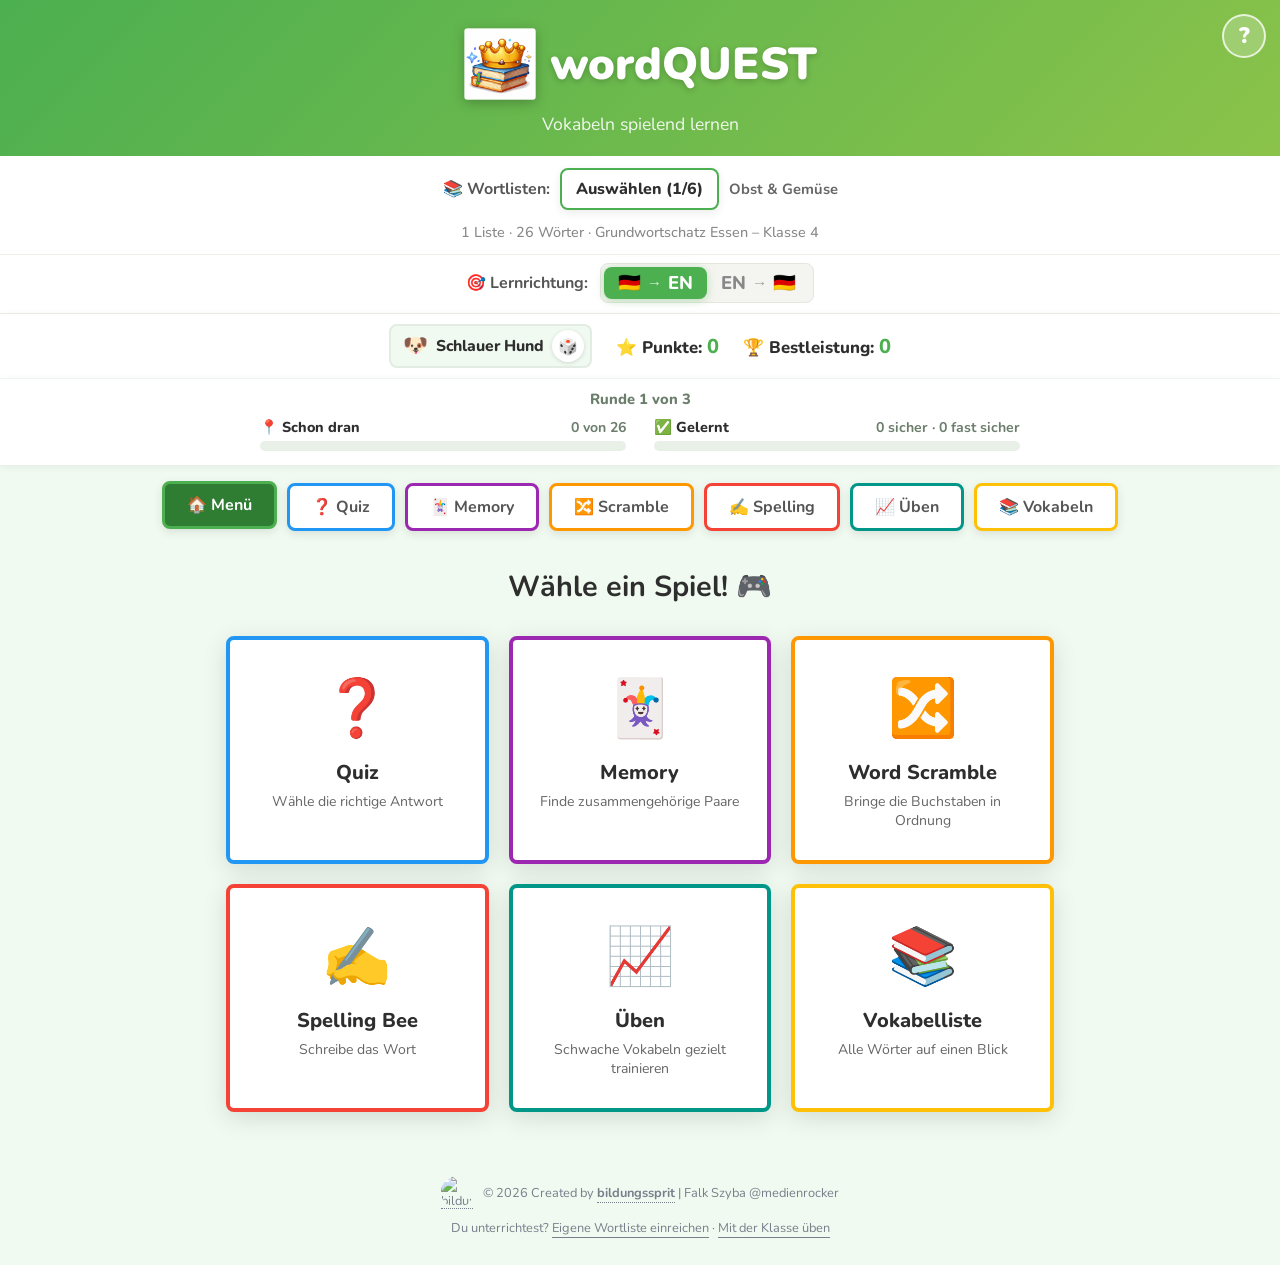
==== index.html @ 7b030b5b "feat: Klassenmodus mit Code, ohne dass Lehrkraefte einzelne Kinder sehen Eine Lehrkraft legt ohne Ko" ====
<!DOCTYPE html>
<!--
  wordQUEST – Vokabeln spielend lernen
  © 2026 Created by bildungssprit | Falk Szyba @medienrocker
-->
<html lang="de">
<head>
  <meta charset="UTF-8" />
  <meta name="viewport" content="width=device-width, initial-scale=1.0" />
  <meta name="author" content="Falk Szyba (@medienrocker) – bildungssprit" />
  <meta name="copyright" content="© 2026 bildungssprit | Falk Szyba @medienrocker" />
  <title>wordQUEST – Vokabeln spielend lernen</title>
  <meta name="description" content="wordQUEST – Vokabeln spielend lernen mit Quiz, Memory, Scramble und Spelling Bee." />
  <meta name="theme-color" content="#4caf50" />

  <!-- Favicons / App Icons -->
  <link rel="icon" type="image/png" sizes="any" href="wordQUEST_icon.png" />
  <link rel="shortcut icon" href="favicon.ico" />
  <link rel="apple-touch-icon" href="wordQUEST_icon.png" />
  <link rel="manifest" href="manifest.webmanifest" />

  <!-- Google Fonts -->
  <link href="https://fonts.googleapis.com/css2?family=Nunito:wght@400;700;800;900&display=swap" rel="stylesheet" />
  <!-- Animate.css – mit Subresource Integrity: Ein manipuliertes CDN kann
       so keinen fremden Code in die App-Origin einschleusen. -->
  <link rel="stylesheet" href="https://cdnjs.cloudflare.com/ajax/libs/animate.css/4.1.1/animate.min.css"
        integrity="sha384-Gu3KVV2H9d+yA4QDpVB7VcOyhJlAVrcXd0thEjr4KznfaFPLe0xQJyonVxONa4ZC"
        crossorigin="anonymous" referrerpolicy="no-referrer" />
  <!-- canvas-confetti via CDN -->
  <script src="https://cdn.jsdelivr.net/npm/canvas-confetti@1.9.3/dist/confetti.browser.min.js"
          integrity="sha384-sPwMflxqfAN+Q5mvlkLmHiX3PORGbZSXHiSGPTXT9VHCD/AB+b+r+vJWsqprv+7k"
          crossorigin="anonymous" referrerpolicy="no-referrer"></script>
  <link rel="stylesheet" href="style.css">

</head>
<body>

<header>
  <h1>
    <img src="wordQUEST_icon.png" alt="" class="app-logo" width="72" height="72" />
    <span>wordQUEST</span>
  </h1>
  <p>Vokabeln spielend lernen</p>
  <!-- Ton-Schalter. Bleibt verborgen, solange keine englische Stimme
       verfügbar ist, damit kein toter Knopf herumsteht. -->
  <button type="button" id="sound-btn" class="header-btn sound-btn" hidden
          title="Aussprache an- und ausschalten"
          aria-label="Aussprache ausschalten" aria-pressed="true">🔊</button>
  <button type="button" id="help-btn" class="header-btn help-btn"
          title="Hilfe: Was bedeuten die Knöpfe und Balken?"
          aria-label="Hilfe öffnen: Erklärungen zu allen Knöpfen und Anzeigen">?</button>
</header>

<div id="wordlist-bar">
  <span class="wordlist-bar-label" id="wordlist-bar-label">📚 Wortlisten:</span>
  <div class="wordlist-picker" role="group" aria-labelledby="wordlist-bar-label">
    <button type="button" id="wordlist-picker-btn" class="wl-picker-btn" aria-haspopup="dialog" aria-expanded="false">
      Listen auswählen…
    </button>
    <div id="wordlist-picker-summary" class="wl-picker-summary" aria-live="polite"></div>
  </div>
  <div id="wordlist-picker-panel" class="wl-panel" role="dialog" aria-modal="true" aria-label="Wortlisten auswählen" hidden>
    <div class="wl-panel-surface">
      <div class="wl-panel-head">
        <div class="wl-panel-title">Wortlisten auswählen</div>
        <button type="button" class="wl-panel-close" id="wordlist-picker-close" aria-label="Schließen">✕</button>
      </div>
      <div class="wl-panel-search">
        <input type="search" id="wordlist-picker-search" placeholder="Suchen…" autocomplete="off" />
        <div class="wl-panel-actions">
          <button type="button" class="btn btn-grey wl-mini-btn" id="wl-select-all">Alle</button>
          <button type="button" class="btn btn-grey wl-mini-btn" id="wl-select-none">Keine</button>
        </div>
      </div>
      <div id="wordlist-picker-list" class="wl-panel-list" role="listbox" aria-multiselectable="true"></div>
      <div class="wl-panel-foot">
        <button type="button" class="btn btn-green" id="wl-apply">Fertig</button>
      </div>
    </div>
  </div>
  <div id="wordlist-meta" aria-live="polite"></div>
</div>

<!-- Globaler Lernrichtungsschalter: bestimmt, welche Sprache als
     Frage/Hinweis gezeigt und welche vom Lernenden produziert wird.
     Wirkt auf Quiz, Memory, Scramble & Spelling zugleich. -->
<div id="direction-bar" role="group" aria-label="Lernrichtung wählen">
  <span class="dir-label">🎯 Lernrichtung:</span>
  <div class="dir-group">
    <button type="button" class="dir-btn" data-dir="de2en" aria-pressed="true" title="Deutsch sehen – Englisch lernen">
      <span class="flag">🇩🇪</span><span class="arrow">→</span><span class="flag">EN</span>
    </button>
    <button type="button" class="dir-btn" data-dir="en2de" aria-pressed="false" title="Englisch sehen – Deutsch lernen">
      <span class="flag">EN</span><span class="arrow">→</span><span class="flag">🇩🇪</span>
    </button>
  </div>
</div>
<div id="load-status" role="alert" hidden></div>
<div id="netz-hinweis" role="status" hidden>
  <span aria-hidden="true">📴</span> Gerade offline. Deine Listen und dein Lernstand sind da, nur Neues kommt erst mit Internet.
</div>

<div id="score-bar">
  <div class="score-item player-badge">
    <span class="player-emoji" id="player-emoji" aria-hidden="true">🦊</span>
    <span class="player-name" id="player-name">…</span>
    <button type="button" class="player-reroll" id="player-reroll"
            title="Neuen Spielernamen würfeln" aria-label="Neuen Spielernamen würfeln">🎲</button>
  </div>
  <div class="score-item">⭐ Punkte: <span id="total-score">0</span></div>
  <div class="score-item">🏆 Bestleistung: <span id="high-score">0</span></div>
</div>

<!-- Fortschritt: zwei bewusst getrennte Messgrößen.
     „Schon dran“ zeigt die Abdeckung der Liste, „Sitzt sicher“ die
     tatsächliche Beherrschung. Beides wird nie vermischt. -->
<div id="progress-strip" aria-live="polite" hidden>
  <div class="prog-round" id="prog-round"></div>
  <div class="prog-items">
    <div class="prog-item">
      <div class="prog-head">
        <span class="prog-label">📍 Schon dran</span>
        <span class="prog-value" id="prog-coverage-value">0 von 0</span>
      </div>
      <div class="prog-track" role="progressbar" aria-label="Abdeckung der Wortliste"
           aria-valuemin="0" aria-valuemax="100" aria-valuenow="0">
        <div class="prog-fill prog-fill-cov" id="prog-coverage-fill"></div>
      </div>
    </div>
    <div class="prog-item">
      <div class="prog-head">
        <span class="prog-label">✅ Gelernt</span>
        <span class="prog-value" id="prog-mastery-value">0 sicher</span>
      </div>
      <!-- Zwei Abschnitte im selben Balken: kräftig = sicher (Box 4/5),
           hell = fast sicher (Box 3). So bewegt sich die Anzeige schon
           lange bevor ein Wort wirklich sitzt. -->
      <div class="prog-track" id="prog-mastery-track" role="progressbar" aria-label="Sicher gelernte Wörter"
           aria-valuemin="0" aria-valuemax="100" aria-valuenow="0">
        <div class="prog-fill prog-fill-mas" id="prog-mastery-fill"></div>
        <div class="prog-fill prog-fill-almost" id="prog-almost-fill"></div>
      </div>
    </div>
  </div>
</div>

<nav>
  <button class="tab-btn active" data-tab="menu">🏠 Menü</button>
  <button class="tab-btn" data-tab="quiz">❓ Quiz</button>
  <button class="tab-btn" data-tab="memory">🃏 Memory</button>
  <button class="tab-btn" data-tab="scramble">🔀 Scramble</button>
  <button class="tab-btn" data-tab="spelling">✍️ Spelling</button>
  <button class="tab-btn" data-tab="listen" id="tab-listen" hidden>🎧 Hören</button>
  <button class="tab-btn" data-tab="cloze" id="tab-cloze" hidden>📝 Lückensatz</button>
  <button class="tab-btn" data-tab="practice">📈 Üben</button>
  <button class="tab-btn" data-tab="vocab">📚 Vokabeln</button>
  <button class="tab-btn" data-tab="tafel" id="tab-tafel" hidden>🏅 Ehrentafel</button>
</nav>

<!-- ══════════════ MENU ══════════════ -->
<section id="section-menu" class="section active">
  <h2 style="text-align:center; font-size:1.8rem; margin:10px 0 20px;">Wähle ein Spiel! 🎮</h2>
  <div class="menu-grid">
    <div class="menu-card c-blue" onclick="openTab('quiz')">
      <span class="icon">❓</span>
      <h3>Quiz</h3>
      <p>Wähle die richtige Antwort</p>
    </div>
    <div class="menu-card c-purple" onclick="openTab('memory')">
      <span class="icon">🃏</span>
      <h3>Memory</h3>
      <p>Finde zusammengehörige Paare</p>
    </div>
    <div class="menu-card c-orange" onclick="openTab('scramble')">
      <span class="icon">🔀</span>
      <h3>Word Scramble</h3>
      <p>Bringe die Buchstaben in Ordnung</p>
    </div>
    <div class="menu-card c-red" onclick="openTab('spelling')">
      <span class="icon">✍️</span>
      <h3>Spelling Bee</h3>
      <p>Schreibe das Wort</p>
    </div>
    <div class="menu-card c-cloze" id="menu-card-cloze" onclick="openTab('cloze')" hidden>
      <span class="icon">📝</span>
      <h3>Lückensatz</h3>
      <p>Das fehlende Wort im Satz finden</p>
    </div>
    <div class="menu-card c-listen" id="menu-card-listen" onclick="openTab('listen')" hidden>
      <span class="icon">🎧</span>
      <h3>Hören</h3>
      <p>Wort anhören und erkennen</p>
    </div>
    <div class="menu-card c-teal" onclick="openTab('practice')">
      <span class="icon">📈</span>
      <h3>Üben</h3>
      <p>Schwache Vokabeln gezielt trainieren</p>
    </div>
    <div class="menu-card c-yellow" onclick="openTab('vocab')">
      <span class="icon">📚</span>
      <h3>Vokabelliste</h3>
      <p>Alle Wörter auf einen Blick</p>
    </div>
    <div class="menu-card c-tafel" id="menu-card-tafel" onclick="openTab('tafel')" hidden>
      <span class="icon">🏅</span>
      <h3>Ehrentafel</h3>
      <p>Wer hat eine Liste komplett geschafft?</p>
    </div>
  </div>
</section>

<!-- ══════════════ PRACTICE / DIAGNOSE ══════════════ -->
<section id="section-practice" class="section">
  <h2 style="font-size:1.7rem; margin-bottom:12px;">📈 Üben &amp; Diagnose</h2>
  <p class="practice-lead">Nach falschen Antworten merkt sich wordQUEST betroffene Wörter – nur in diesem Browser, ohne Anmeldung.</p>
  <div class="card practice-card">
    <p class="practice-count-line">Fällige Wörter (heute): <strong id="practice-due-count">0</strong></p>
    <p class="practice-count-line">Schwierige Wörter (aktives Lernset): <strong id="practice-weak-count">0</strong></p>
    <p class="practice-count-line">Knackpunkte: <strong id="practice-leech-count">0</strong></p>
    <p class="practice-count-line practice-run-line" id="practice-run-line"></p>
    <div class="practice-actions">
      <button type="button" class="btn btn-green" id="practice-start-btn" onclick="startPracticeQuiz()">❓ Übungs-Quiz starten</button>
    </div>
    <p class="practice-hint" id="practice-hint" role="status" aria-live="polite"></p>
  </div>
  <div class="card practice-card" id="klasse-karte" style="margin-top:14px;">
    <h3 class="karten-titel">🏫 Mit deiner Klasse üben</h3>
    <div id="klasse-aus">
      <label class="klasse-label" for="klasse-code">Klassencode von der Lehrkraft</label>
      <div class="klasse-reihe">
        <input type="text" id="klasse-code" maxlength="7" autocomplete="off"
               autocapitalize="characters" spellcheck="false" placeholder="ABC-234"
               aria-describedby="klasse-hinweis" />
        <button type="button" class="btn btn-green" id="klasse-beitreten">Mitmachen</button>
      </div>
      <p class="practice-privacy" id="klasse-hinweis" role="status">
        Mit einem Code übt ihr alle dieselben Wörter. Deine Lehrkraft sieht nur
        die Summe der ganzen Klasse, nie dich einzeln.
      </p>
    </div>
    <div id="klasse-an" hidden>
      <p class="klasse-aktiv">Du übst mit <b id="klasse-name"></b> <span class="klasse-code-marke" id="klasse-code-marke"></span></p>
      <button type="button" class="btn btn-grey" id="klasse-verlassen">Klasse verlassen</button>
      <p class="practice-privacy">
        Dein Lernstand bleibt beim Verlassen erhalten. Es wird nur nicht mehr
        zur Klasse gezählt.
      </p>
    </div>
  </div>
  <div class="card practice-card" style="margin-top:14px;">
    <button type="button" class="btn btn-grey" onclick="resetRun()" title="Setzt nur zurück, welche Wörter schon dran waren. Lernstand und Fleißzähler bleiben.">🔄 Durchlauf neu starten</button>
    <p class="practice-privacy">Setzt nur zurück, welche Wörter schon dran waren. Dein Lernstand bleibt erhalten.</p>
  </div>
  <div class="card practice-card" style="margin-top:14px;">
    <button type="button" class="btn btn-grey" onclick="clearDiagnosis()" title="Löscht den kompletten Lernstand dieses Geräts. Lässt sich nicht rückgängig machen.">🗑 Diagnose-Daten löschen</button>
    <p class="practice-privacy">Daten bleiben ausschließlich lokal auf deinem Gerät.</p>
  </div>
  <div class="card practice-card" style="margin-top:14px;">
    <label class="stats-toggle-label">
      <input type="checkbox" id="stats-toggle" />
      <span>Anonyme Nutzungsstatistik</span>
    </label>
    <p class="practice-privacy" id="stats-hinweis"></p>
    <p class="practice-privacy">
      Gezählt wird nur, welche Liste und welcher Spielmodus genutzt werden und wie viele
      Antworten richtig waren. <strong>Kein Name, keine Punkte, keine Uhrzeit, keine Adresse.</strong>
      Die Zahlen helfen dabei, zu schwierige Wörter zu finden.
    </p>
  </div>
</section>

<!-- ══════════════ QUIZ ══════════════ -->
<section id="section-quiz" class="section">
  <div class="game-header">
    <h2 id="quiz-heading">❓ Quiz</h2>
    <span class="game-badge badge-blue" id="quiz-counter">1 / 10</span>
    <button class="btn btn-blue next-btn-inline" id="quiz-next-top" onclick="quizNext()" disabled>Weiter →</button>
    <div class="feedback" id="quiz-feedback" aria-live="polite"></div>
  </div>
  <div class="progress-wrap"><div class="progress-bar" id="quiz-progress" style="width:10%"></div></div>
  <div class="card">
    <div id="quiz-question"></div>
    <div id="quiz-visual-hint-wrap" class="visual-hint-wrap" role="group" aria-label="Optionale Hilfe zur Vokabel" hidden>
      <button type="button" class="btn btn-grey visual-hint-btn" id="quiz-show-visual" aria-controls="quiz-question"></button>
    </div>
    <div id="quiz-hint">Was ist das auf Englisch?</div>
    <div id="quiz-pron" class="pron-row" hidden></div>
    <div id="quiz-choices"></div>
  </div>
  <div id="result-screen">
    <div id="result-emoji"></div>
    <div class="stars" id="result-stars"></div>
    <div id="result-title"></div>
    <div id="result-score"></div>
    <button class="btn btn-green" onclick="startQuiz()" title="Neue Runde mit denselben Einstellungen starten.">🔄 Nochmal spielen</button>
    &nbsp;
    <button class="btn btn-grey" onclick="openTab('menu')" title="Zurück zur Spielauswahl.">🏠 Menü</button>
  </div>
</section>

<!-- ══════════════ MEMORY ══════════════ -->
<section id="section-memory" class="section">
  <div class="game-header">
    <h2>🃏 Memory</h2>
    <span class="game-badge badge-purple" id="memory-pairs">0 / 8 Paare</span>
  </div>
  <div style="display:flex; gap:12px; margin-bottom:16px; flex-wrap:wrap;">
    <span style="font-weight:700;">Versuche: <b id="memory-tries">0</b></span>
    <span style="font-weight:700;">Zeit: <b id="memory-time">0:00</b></span>
  </div>
  <div id="memory-grid"></div>
  <div style="text-align:center; margin-top:18px;">
    <button class="btn btn-grey" onclick="startMemory(8)" title="Memory mit 8 Paaren neu mischen.">🔄 Neu starten</button>
    <button class="btn" style="background:var(--purple);color:white; margin-left:8px;" onclick="startMemory(12)" title="Schwerere Runde mit 12 Paaren.">💪 12 Paare</button>
  </div>
</section>

<!-- ══════════════ SCRAMBLE ══════════════ -->
<section id="section-scramble" class="section">
  <div class="game-header">
    <h2>🔀 Word Scramble</h2>
    <span class="game-badge badge-orange" id="scramble-counter">1 / 10</span>
    <button class="btn btn-orange next-btn-inline" id="scramble-next-top" onclick="scrambleNext()" disabled>Weiter →</button>
    <div class="feedback" id="scramble-feedback" aria-live="polite"></div>
  </div>
  <div class="progress-wrap"><div class="progress-bar" id="scramble-progress" style="width:10%"></div></div>
  <div class="card">
    <div id="scramble-emoji"></div>
    <div id="scramble-visual-hint-wrap" class="visual-hint-wrap" role="group" aria-label="Optionale Hilfe zur Vokabel" hidden>
      <button type="button" class="btn btn-grey visual-hint-btn" id="scramble-show-visual" aria-controls="scramble-emoji"></button>
    </div>
    <div id="scramble-hint"></div>
    <div id="scramble-display"></div>
    <div id="answer-slots"></div>
    <div id="letter-bank"></div>
    <div style="text-align:center; margin-top:10px;">
      <button class="btn btn-grey" onclick="clearAnswer()" title="Alle gesetzten Buchstaben zurück in die Auswahl legen.">↩ Zurücksetzen</button>
      <button class="btn btn-orange" onclick="checkScramble()" style="margin-left:8px;" title="Antwort prüfen.">✓ Prüfen</button>
    </div>
  </div>
</section>

<!-- ══════════════ SPELLING BEE ══════════════ -->
<section id="section-spelling" class="section">
  <div class="game-header">
    <h2>✍️ Spelling Bee</h2>
    <span class="game-badge badge-red" id="spelling-counter">1 / 10</span>
    <button class="btn btn-red next-btn-inline" id="spelling-next-top" onclick="spellingNext()" disabled>Weiter →</button>
    <div class="feedback" id="spelling-feedback" aria-live="polite"></div>
  </div>
  <div class="progress-wrap"><div class="progress-bar" id="spelling-progress" style="width:10%"></div></div>
  <div class="card">
    <div id="spelling-emoji"></div>
    <div id="spelling-german"></div>
    <input type="text" id="spelling-input" placeholder="Englisches Wort eingeben..." autocomplete="off" autocorrect="off" spellcheck="false" />
    <div class="spelling-controls" role="group" aria-label="Hilfen und Prüfen">
      <button type="button" class="btn btn-grey" onclick="showHint()" title="Zeigt die ersten zwei Buchstaben und die Wortlänge. Kostet die Hälfte der Punkte.">💡 Tipp</button>
      <div id="spelling-visual-hint-wrap" class="visual-hint-wrap spelling-visual-inline" role="group" aria-label="Optionale Hilfe zur Vokabel" hidden>
        <button type="button" class="btn btn-grey visual-hint-btn" id="spelling-show-visual" aria-controls="spelling-emoji"></button>
      </div>
      <button type="button" class="btn btn-red" onclick="checkSpelling()" title="Geschriebenes Wort prüfen.">✓ Prüfen</button>
    </div>
    <div id="spelling-hint-text" style="text-align:center; color:#888; margin-top:10px; font-size:.95rem; min-height:22px;"></div>
    <div id="spelling-pron" class="pron-row" hidden></div>
  </div>
</section>

<!-- ══════════════ HÖREN ══════════════
     Das englische Wort wird vorgelesen. Zuordnen trainiert Hörverstehen,
     Diktat zusätzlich die Schreibung. Gesprochen wird immer Englisch,
     unabhängig von der eingestellten Lernrichtung: Es geht um die
     englische Aussprache. -->
<section id="section-listen" class="section">
  <div class="game-header">
    <h2>🎧 Hören</h2>
    <span class="game-badge badge-listen" id="listen-counter">1 / 10</span>
    <button class="btn btn-listen next-btn-inline" id="listen-next-top" onclick="listenNext()" disabled>Weiter →</button>
    <div class="feedback" id="listen-feedback" aria-live="polite"></div>
  </div>
  <div class="progress-wrap"><div class="progress-bar" id="listen-progress" style="width:10%"></div></div>

  <div class="listen-modes" role="group" aria-label="Übungsart wählen">
    <button type="button" class="listen-mode-btn active" data-listen-mode="match" aria-pressed="true">👂 Zuordnen</button>
    <button type="button" class="listen-mode-btn" data-listen-mode="dictation" aria-pressed="false">✍️ Diktat</button>
  </div>

  <div class="card">
    <div class="listen-play-wrap">
      <button type="button" class="listen-play" id="listen-play"
              title="Wort noch einmal anhören. So oft du willst, es kostet keine Punkte."
              aria-label="Wort anhören">🔊</button>
      <p class="listen-hint" id="listen-hint">Tippe auf den Lautsprecher und hör genau hin.</p>
    </div>
    <div id="listen-choices"></div>
    <div id="listen-input-wrap" hidden>
      <input type="text" id="listen-input" placeholder="Gehörtes Wort schreiben…"
             autocomplete="off" autocorrect="off" spellcheck="false" aria-label="Gehörtes Wort eingeben" />
      <div class="spelling-controls">
        <button type="button" class="btn btn-listen" onclick="checkListenDictation()" title="Geschriebenes Wort prüfen.">✓ Prüfen</button>
      </div>
    </div>
  </div>
</section>

<!-- ══════════════ LÜCKENSATZ ══════════════
     Trainiert das Wort im Satz statt isoliert, eine Stufe über der
     Einzelvokabel. Erscheint nur, wenn die gewählten Listen genügend
     Beispielsätze mitbringen. -->
<section id="section-cloze" class="section">
  <div class="game-header">
    <h2>📝 Lückensatz</h2>
    <span class="game-badge badge-cloze" id="cloze-counter">1 / 10</span>
    <button class="btn btn-cloze next-btn-inline" id="cloze-next-top" onclick="clozeNext()" disabled>Weiter →</button>
    <div class="feedback" id="cloze-feedback" aria-live="polite"></div>
  </div>
  <div class="progress-wrap"><div class="progress-bar" id="cloze-progress" style="width:10%"></div></div>
  <div class="card">
    <p class="cloze-lead">Welches Wort fehlt?</p>
    <p class="cloze-sentence" id="cloze-sentence"></p>
    <p class="cloze-translation" id="cloze-translation"></p>
    <div id="cloze-choices"></div>
    <div id="cloze-solution" class="pron-row" hidden></div>
  </div>
</section>

<!-- ══════════════ VOCAB LIST ══════════════ -->
<section id="section-vocab" class="section">
  <h2 style="font-size:1.7rem; margin-bottom:14px;">📚 Alle Vokabeln</h2>
  <div class="vocab-toolbar" id="vocab-toolbar"></div>
  <div class="vocab-filter" id="vocab-filter"></div>
  <div id="vocab-grid" class="vocab-grid"></div>
</section>

<!-- ══════════════ EHRENTAFEL (WQ-8.3) ══════════════
     Bewusst ohne Rangfolge. Auf die Tafel kommt, wer eine Liste komplett
     durchgespielt hat, nicht wer schnell war. Damit ist sie für jedes Kind
     erreichbar, und niemand steht unten. -->
<section id="section-tafel" class="section">
  <h2 style="font-size:1.7rem; margin-bottom:6px;">🏅 Ehrentafel</h2>
  <p class="tafel-intro">
    Hier stehen alle, die eine Liste einmal ganz durchgespielt haben.
    Es geht nicht darum, schnell zu sein. Nur darum, durchzukommen.
  </p>
  <div class="card tafel-gemeinschaft" id="tafel-gemeinschaft" hidden>
    <span class="tafel-zahl" id="tafel-geuebt">0</span>
    <span class="tafel-text">Vokabeln haben hier diese Woche alle zusammen geübt</span>
  </div>
  <div class="card">
    <ul class="tafel-liste" id="tafel-liste"></ul>
    <p class="tafel-hinweis" id="tafel-hinweis" role="status"></p>
  </div>
  <div class="card practice-card" style="margin-top:14px;">
    <label class="stats-toggle-label">
      <input type="checkbox" id="tafel-toggle" />
      <span>Auf der Ehrentafel mitmachen</span>
    </label>
    <p class="practice-privacy" id="tafel-toggle-hinweis"></p>
  </div>
</section>

<!-- ══════════════ RUNDEN-ABSCHLUSS ══════════════
     Ersetzt den System-alert(). Eine abgeschlossene Runde ist eine Belohnung
     und soll sich auch so anfühlen, nicht wie eine Fehlermeldung. -->
<div id="round-overlay" class="overlay" hidden>
  <div class="overlay-card" role="dialog" aria-modal="true" aria-labelledby="round-overlay-title">
    <div class="overlay-emoji" id="round-overlay-emoji" aria-hidden="true">🎉</div>
    <div class="overlay-stars" id="round-overlay-stars" aria-hidden="true"></div>
    <h2 class="overlay-title" id="round-overlay-title"></h2>
    <p class="overlay-score" id="round-overlay-score"></p>
    <ul class="overlay-lines" id="round-overlay-lines"></ul>
    <div class="overlay-actions">
      <button type="button" class="btn btn-green" id="round-overlay-again">🔄 Nochmal</button>
      <button type="button" class="btn btn-grey" id="round-overlay-menu">🏠 Menü</button>
    </div>
  </div>
</div>

<!-- ══════════════ HILFE ══════════════
     Sammelt alle Erklärungen an einem Ort. Auf Touchgeräten gibt es keine
     title-Tooltips, dort ist dieses Fenster der einzige Weg zur Erklärung. -->
<div id="help-overlay" class="overlay" hidden>
  <div class="overlay-card help-card" role="dialog" aria-modal="true" aria-labelledby="help-title">
    <div class="help-head">
      <h2 class="overlay-title" id="help-title">❓ Hilfe</h2>
      <button type="button" class="help-close" id="help-close" aria-label="Hilfe schließen">✕</button>
    </div>
    <p class="help-intro">Kurz erklärt, was die Knöpfe machen und was die Anzeigen bedeuten.</p>
    <div id="help-body"></div>
    <div class="overlay-actions">
      <button type="button" class="btn btn-green" id="help-ok">Alles klar</button>
    </div>
  </div>
</div>

<!-- ══════════════ CREDITS ══════════════ -->
<footer class="credits">
  <a class="credits-logo" href="https://bildungssprit.de" target="_blank" rel="noopener" aria-label="bildungssprit.de">
    <img src="https://img.bildungssprit.de/bildungssprit_logo.png" alt="bildungssprit Logo" loading="lazy" />
  </a>
  <span>
    © 2026 Created by
    <a href="https://bildungssprit.de" target="_blank" rel="noopener"><strong>bildungssprit</strong></a>
    | Falk Szyba @medienrocker
  </span>
  <span class="credits-einreichen">
    Du unterrichtest? <a href="einreichen.php">Eigene Wortliste einreichen</a>
    · <a href="klasse.php">Mit der Klasse üben</a>
  </span>
</footer>

<script>
/* ═══════════════════════════════════════════════
   wordQUEST – Application Script
   © 2026 Created by bildungssprit | Falk Szyba @medienrocker
═══════════════════════════════════════════════ */

/* ─────────── Rundungsstil ───────────
   Standard sind 8px. Zum Vergleich lassen sich zwei Alternativen aufrufen,
   ohne CSS anzufassen:
     ?design=weich     → runde Pillenform, die ursprüngliche Variante
     ?design=brand     → kantiger Hausstil mit 4px
     ?design=standard  → zurück zu 8px
   Die Wahl wird gemerkt, damit sie auch in der installierten App gilt.
   Nur diese drei Werte sind erlaubt, alles andere wird verworfen. */
(function initDesign() {
  const ERLAUBT = ['standard', 'weich', 'brand'];
  let stil = null;
  try {
    const gewaehlt = new URLSearchParams(location.search).get('design');
    if (ERLAUBT.includes(gewaehlt)) {
      stil = gewaehlt;
      localStorage.setItem('wq.design2', gewaehlt);
    } else {
      stil = localStorage.getItem('wq.design2');
    }
  } catch {}
  if (!ERLAUBT.includes(stil)) stil = 'standard';
  document.documentElement.setAttribute('data-design', stil);
})();

/* ═══════════════════════════════════════════════
   STATE
═══════════════════════════════════════════════ */
let VOCAB = [];
let CURRENT_WORDLIST = null;   // { files[], title, description, categories, words }
let WORDLIST_INDEX  = [];      // [{ file, title, description, count }]
let LAST_TAB = 'menu';
let VOCAB_FILTER = 'all';      // aktiver Kategorie-Filter in der Vokabel-Ansicht
let PRACTICE_MODE = false;     // Quiz nur mit schwachen Wörtern
let WORDLIST_LOAD_TIMER = null;

/* ─────────── Lernrichtung ───────────
   'de2en' = Deutsch wird gezeigt, Englisch ist das Lernziel (Default).
   'en2de' = Englisch wird gezeigt, Deutsch ist das Lernziel.
   Eine einzige globale Variable steuert alle Spiele konsistent. */
let LEARN_DIR = localStorage.getItem('wq.dir') === 'en2de' ? 'en2de' : 'de2en';

/* Quelle (was der Lernende SIEHT) und Ziel (was er PRODUZIEREN soll). */
function srcText(item) { return LEARN_DIR === 'de2en' ? item.de : item.en; }
function tgtText(item) { return LEARN_DIR === 'de2en' ? item.en : item.de; }
/* Menschlich lesbare Sprachnamen für Hinweistexte & Feedback. */
function srcLangName() { return LEARN_DIR === 'de2en' ? 'Deutsch'   : 'Englisch'; }
function tgtLangName() { return LEARN_DIR === 'de2en' ? 'Englisch'  : 'Deutsch';  }

/* Palette für automatisch generierte Kategorie-Akzentfarben */
const CAT_PALETTE = ['#ff9800', '#4caf50', '#2196f3', '#9c27b0', '#f44336', '#ffc107', '#00bcd4', '#795548'];

/* ─────────── Growth-Mindset-Feedback ───────────
   Kurze, variierende Phrasen statt "Falsch!" – fördert
   Lernmotivation: Fehler als Lernchance, nicht als Urteil.
   (Dweck, C.S. – Mindset; "the power of yet") */
const PRAISE_PHRASES = [
  '✨ Stark!',
  '🎯 Genau!',
  '💪 Klasse!',
  '🌟 Top!',
  '👏 Sauber!',
  '🚀 Weiter so!'
];
const GROWTH_PHRASES = [
  'Fast! Merk dir: ',
  'Knapp daneben – es heißt: ',
  "Gleich hast du's! Richtig: ",
  'Noch nicht – es ist: ',
  'Nochmal merken: ',
  'Gut mitgedacht – richtig: '
];
/* Ohne Argument nur die Lobphrase, mit Award-Objekt zusätzlich die Punkte
   samt Begründung ("Comeback +10"), damit das System nachvollziehbar ist. */
function praiseMsg(award) {
  const base = PRAISE_PHRASES[Math.floor(Math.random() * PRAISE_PHRASES.length)];
  if (!award) return base;
  const extra = award.reasons.length ? ` · ${award.reasons.join(' · ')}` : '';
  return `${base} +${award.pts}${extra}`;
}
function growthMsg(answer) {
  const tpl = GROWTH_PHRASES[Math.floor(Math.random() * GROWTH_PHRASES.length)];
  return tpl + answer;
}

/* ─────────── small helpers ─────────── */
function escapeHtml(s) {
  return String(s ?? '')
    .replace(/&/g, '&amp;')
    .replace(/</g, '&lt;')
    .replace(/>/g, '&gt;')
    .replace(/"/g, '&quot;')
    .replace(/'/g, '&#39;');
}

function shuffle(arr) {
  const a = [...arr];
  for (let i = a.length - 1; i > 0; i--) {
    const j = Math.floor(Math.random() * (i + 1));
    [a[i], a[j]] = [a[j], a[i]];
  }
  return a;
}
function getRandom(arr, n) { return shuffle(arr).slice(0, n); }
/* Konfetti ist Beiwerk: Fehlt die CDN-Bibliothek oder respektiert das Gerät
   reduzierte Bewegung, läuft das Spiel unverändert weiter. */
function celebrate() {
  if (typeof confetti !== 'function') return;
  if (window.matchMedia && window.matchMedia('(prefers-reduced-motion: reduce)').matches) return;
  try {
    confetti({ particleCount: 120, spread: 80, origin: { y: .6 } });
  } catch {}
}

/* Stabile Wort-ID: Dateiname + en + de (Duplikate in verschiedenen Dateien bleiben unterscheidbar). */
function makeWqId(file, en, de) {
  const s = `${file}\u0000${en}\u0000${de}`;
  let h = 5381;
  for (let i = 0; i < s.length; i++) h = ((h << 5) + h) ^ s.charCodeAt(i);
  return 'w' + (h >>> 0).toString(36);
}
function stemFile(file) {
  return file.replace(/\.json$/i, '').replace(/[^a-z0-9_-]/gi, '_');
}

/* ─────────── Lernauswahl: deaktivierte _wqId (Default: alle aktiv) ─────────── */
function getDisabledSet() {
  try {
    const raw = JSON.parse(localStorage.getItem('wq.disabledIds') || '[]');
    return new Set(Array.isArray(raw) ? raw : []);
  } catch {
    return new Set();
  }
}
function saveDisabledSet(set) {
  localStorage.setItem('wq.disabledIds', JSON.stringify([...set]));
}
function setWordDisabled(wqId, disabled) {
  const s = getDisabledSet();
  if (disabled) s.add(wqId); else s.delete(wqId);
  saveDisabledSet(s);
}
function pruneDisabledIds() {
  const valid = new Set(VOCAB.map(v => v._wqId));
  const s = getDisabledSet();
  [...s].forEach(id => { if (!valid.has(id)) s.delete(id); });
  saveDisabledSet(s);
}
function getActiveVocab() {
  const dis = getDisabledSet();
  return VOCAB.filter(v => !dis.has(v._wqId));
}

/* ─────────── Diagnose + Leitner-SRS v2 (ohne Login, nur localStorage) ───────────
   Ein Eintrag je Vokabel:
     { box: 1..5, due: ms, seen, correct, wrong, streak, lastSeen, leech }

   Regeln (WQ-5.3):
   - Aufstieg aus Box 1 erst nach zwei richtigen Antworten in Folge.
     Eine einzelne Zufallstreffer-Antwort soll kein Können vortäuschen.
   - Bei einem Fehler fällt ein Wort ab Box 4 nur eine Box zurück statt
     komplett auf Box 1. Wer ein Wort lange konnte, verliert nicht alles.
   - Ab LEECH_THRESHOLD Fehlern gilt ein Wort als "Knackpunkt": Es wird in
     der Auswahl gedeckelt und leichter angeboten, damit niemand daran
     hängen bleibt.
*/
const DIAG_KEY    = 'wq.diag.v1';          // Altbestand, nur noch für die Migration
const SRS_KEY_V1  = 'wq.srs.leitner.v1';   // Altbestand, nur noch für die Migration
const SRS_KEY     = 'wq.srs.v2';
const LEITNER_INTERVAL_DAYS = { 1: 0, 2: 1, 3: 3, 4: 7, 5: 14 };
const BOX_WEIGHT  = { 1: 8, 2: 5, 3: 3, 4: 2, 5: 1 };
const LEECH_THRESHOLD = 6;
const MASTERY_BOX = 4;   // ab dieser Box gilt ein Wort als "sicher"
const ALMOST_BOX  = 3;   // Vorstufe, wird als "fast sicher" mitgezählt

const EMPTY_SRS = Object.freeze({
  box: 1, due: 0, seen: 0, correct: 0, wrong: 0, streak: 0, lastSeen: 0, leech: false
});

function clampBox(b) {
  const n = Number(b);
  return Number.isFinite(n) ? Math.min(5, Math.max(1, Math.round(n))) : 1;
}

function loadSrs() {
  try {
    const d = JSON.parse(localStorage.getItem(SRS_KEY) || '{}');
    return (d && typeof d === 'object' && !Array.isArray(d)) ? d : {};
  } catch {
    return {};
  }
}
function saveSrs(d) {
  try { localStorage.setItem(SRS_KEY, JSON.stringify(d)); } catch {}
}

/* Übernimmt vorhandene Lernstände aus v1 (Box/Fälligkeit) und dem noch
   älteren reinen Fehlerzähler. Läuft genau einmal. */
function migrateSrsIfNeeded() {
  if (localStorage.getItem(SRS_KEY)) return;
  const out = {};
  try {
    const v1 = JSON.parse(localStorage.getItem(SRS_KEY_V1) || '{}');
    Object.entries(v1).forEach(([id, e]) => {
      if (!e || typeof e !== 'object') return;
      out[id] = { ...EMPTY_SRS, box: clampBox(e.box), due: Number(e.due) || 0, seen: 1 };
    });
  } catch {}
  try {
    const diag = JSON.parse(localStorage.getItem(DIAG_KEY) || '{}');
    Object.entries(diag).forEach(([id, n]) => {
      const wrong = Number(n) || 0;
      if (wrong <= 0) return;
      if (!out[id]) out[id] = { ...EMPTY_SRS, due: Date.now(), seen: wrong };
      out[id].wrong = Math.max(out[id].wrong, wrong);
      out[id].leech = out[id].wrong >= LEECH_THRESHOLD;
    });
  } catch {}
  saveSrs(out);
}

function getSrsEntry(wqId) {
  const e = loadSrs()[wqId];
  return (e && typeof e === 'object') ? { ...EMPTY_SRS, ...e, box: clampBox(e.box) } : { ...EMPTY_SRS };
}
function getSrsInfoFor(v) {
  return v ? getSrsEntry(v._wqId) : { ...EMPTY_SRS };
}

function nextDueMsForBox(box) {
  const days = LEITNER_INTERVAL_DAYS[box] ?? 0;
  return Date.now() + days * 24 * 60 * 60 * 1000;
}

function writeSrsEntry(wqId, entry) {
  const srs = loadSrs();
  srs[wqId] = entry;
  saveSrs(srs);
}

function recordCorrect(wqId) {
  if (!wqId) return;
  const e = getSrsEntry(wqId);
  e.seen++;
  e.correct++;
  e.streak = Math.max(0, e.streak) + 1;
  e.lastSeen = Date.now();
  // Aus Box 1 erst nach zwei richtigen Antworten in Folge aufsteigen.
  if (e.box > 1 || e.streak >= 2) e.box = clampBox(e.box + 1);
  e.due = nextDueMsForBox(e.box);
  if (e.leech && e.box >= 3) e.leech = false;   // Knackpunkt überwunden
  writeSrsEntry(wqId, e);
  markWordSeen(wqId);
}

function recordWrong(wqId) {
  if (!wqId) return;
  const e = getSrsEntry(wqId);
  e.seen++;
  e.wrong++;
  e.streak = 0;
  e.lastSeen = Date.now();
  // Ab Box 4 nur eine Box zurück, darunter zurück auf Box 1.
  e.box = e.box >= MASTERY_BOX ? clampBox(e.box - 1) : 1;
  e.due = Date.now();
  if (e.wrong >= LEECH_THRESHOLD) e.leech = true;
  writeSrsEntry(wqId, e);
  markWordSeen(wqId);
}

/* Auswahlgewicht: schwache und überfällige Wörter werden häufiger gezogen,
   sichere seltener.

   Zwei Deckel sind wichtig:
   1. Der Fehlerfaktor wird begrenzt. Sonst würde ein Wort mit 20 Fehlern
      alles andere aus der Runde verdrängen.
   2. Ein Knackpunkt bekommt höchstens das Gewicht eines Box-2-Worts. Ohne
      diesen Deckel wäre ausgerechnet das Wort, an dem ein Kind hängt, das
      mit Abstand häufigste, und genau das soll der Leech-Schutz verhindern.
      Es kommt weiter regelmäßig dran, aber in der leichteren Form. */
const WEIGHT_ERROR_CAP = 4;

function wordWeight(v) {
  const e = getSrsEntry(v._wqId);
  const base    = BOX_WEIGHT[e.box] || 1;
  const errors  = 1 + 0.5 * Math.min(e.wrong, WEIGHT_ERROR_CAP);
  const overdue = (e.due && e.due <= Date.now()) ? 1.5 : 1;
  const raw     = base * errors * overdue;
  const capped  = e.leech ? Math.min(raw, BOX_WEIGHT[2]) : raw;
  return Math.max(0.1, capped);
}

/* Gewichtete Ziehung ohne Zurücklegen. */
function weightedSample(pool, n) {
  const items = [...pool];
  const out = [];
  const take = Math.min(Number(n) || 0, items.length);
  for (let k = 0; k < take; k++) {
    const weights = items.map(wordWeight);
    const total = weights.reduce((a, b) => a + b, 0);
    let r = Math.random() * total;
    let idx = items.length - 1;
    for (let i = 0; i < items.length; i++) {
      r -= weights[i];
      if (r <= 0) { idx = i; break; }
    }
    out.push(items[idx]);
    items.splice(idx, 1);
  }
  return out;
}

function getDueWords() {
  migrateSrsIfNeeded();
  const srs = loadSrs();
  const now = Date.now();
  return getActiveVocab().filter(v => {
    const e = srs[v._wqId];
    return e && typeof e.due === 'number' && e.due > 0 && e.due <= now;
  });
}

function getWeakWords() {
  // "Schwach" = schon einmal falsch beantwortet ODER noch in Box 1/2
  migrateSrsIfNeeded();
  const srs = loadSrs();
  return getActiveVocab().filter(v => {
    const e = srs[v._wqId];
    if (!e) return false;
    return (e.wrong || 0) > 0 || clampBox(e.box) <= 2;
  });
}

function getPracticePool() {
  const due = getDueWords();
  if (due.length) return due;
  return getWeakWords();
}

/* ─────────── Lerndurchlauf: Runden-Engine (WQ-5.1) ───────────
   Reiner Zufall garantiert keine Abdeckung: Bei 91 Wörtern kann ein Kind
   zehn Runden spielen und Wörter nie gesehen haben. Ein Durchlauf merkt
   sich deshalb, welche Wörter schon dran waren, und füllt jede Runde nach
   fester Quote: höchstens 30 Prozent Wiederholungen, der Rest sind noch
   nie gesehene Wörter. Erst wenn alles einmal dran war, entscheidet das
   Gewicht aus dem SRS.

   Ein Durchlauf gehört zu genau einer Kombination aus Listenauswahl und
   Lernrichtung. */
const RUN_KEY_PREFIX    = 'wq.run.';
const RUN_MAX_AGE_MS    = 90 * 24 * 60 * 60 * 1000;
const ROUND_SIZE        = 10;
const ROUND_REVIEW_SHARE = 0.3;

function runKey() {
  const files = (CURRENT_WORDLIST && Array.isArray(CURRENT_WORDLIST.files))
    ? [...CURRENT_WORDLIST.files].sort().join('|')
    : '';
  return RUN_KEY_PREFIX + makeWqId(files, LEARN_DIR, 'run');
}

function loadRunRaw() {
  try {
    const r = JSON.parse(localStorage.getItem(runKey()) || 'null');
    if (r && typeof r === 'object' && Array.isArray(r.seen)) return r;
  } catch {}
  return null;
}

function saveRun(run) {
  run.updatedAt = Date.now();
  try { localStorage.setItem(runKey(), JSON.stringify(run)); } catch {}
}

/* Liefert den aktuellen Durchlauf, bereinigt um Wörter, die nicht mehr im
   aktiven Lernset sind (Liste gewechselt oder Vokabeln deaktiviert). */
function getRun() {
  const activeIds = new Set(getActiveVocab().map(v => v._wqId));
  const run = loadRunRaw() || { seen: [], round: 0, done: false, startedAt: Date.now() };
  run.seen = run.seen.filter(id => activeIds.has(id));
  return run;
}

function markWordSeen(wqId) {
  if (!wqId || !CURRENT_WORDLIST) return;
  const run = getRun();
  if (run.seen.includes(wqId)) return;
  run.seen.push(wqId);
  saveRun(run);
}

function resetRun() {
  // Der Fleißzähler überlebt den Neustart: Er misst die geleistete Arbeit,
  // nicht den aktuellen Stand.
  const bisher = getRun().durchlaeufe || 0;
  const run = { seen: [], round: 0, done: false, durchlaeufe: bisher, startedAt: Date.now() };
  saveRun(run);
  updateProgressStrip();
  updatePracticePanel();
}

function pruneOldRuns() {
  const now = Date.now();
  Object.keys(localStorage)
    .filter(k => k.startsWith(RUN_KEY_PREFIX))
    .forEach(k => {
      try {
        const r = JSON.parse(localStorage.getItem(k) || 'null');
        if (!r || !r.updatedAt || (now - r.updatedAt) > RUN_MAX_AGE_MS) localStorage.removeItem(k);
      } catch {
        localStorage.removeItem(k);
      }
    });
}

/* Stellt eine Runde nach der Abdeckungsquote zusammen. */
function buildRound(size) {
  size = size || ROUND_SIZE;
  const active = getActiveVocab();
  if (!active.length) return [];

  // War der letzte Durchlauf abgeschlossen, beginnt hier der nächste.
  // Ohne das bliebe ein Durchlauf für immer auf "komplett" stehen: Die
  // Abdeckung klebte bei 100 Prozent und der Fleißzähler bei eins, egal wie
  // oft noch gespielt wird. Der Zähler selbst bleibt natürlich erhalten,
  // er misst die geleistete Arbeit.
  const laufend = getRun();
  if (laufend.done) {
    laufend.seen = [];
    laufend.round = 0;
    laufend.done = false;
    laufend.startedAt = Date.now();
    saveRun(laufend);
  }

  const seenSet    = new Set(getRun().seen);
  const unseen     = active.filter(v => !seenSet.has(v._wqId));
  const seenWords  = active.filter(v =>  seenSet.has(v._wqId));
  const now        = Date.now();
  const out        = [];

  // 1. Fällige Wiederholungen, aber gedeckelt solange es noch Neues gibt.
  const due = seenWords.filter(v => {
    const e = getSrsEntry(v._wqId);
    return e.due > 0 && e.due <= now;
  });
  const reviewCap = unseen.length ? Math.floor(size * ROUND_REVIEW_SHARE) : size;
  weightedSample(due, Math.min(reviewCap, due.length)).forEach(v => out.push(v));

  // 2. Noch nie gesehene Wörter füllen auf: das garantiert die Abdeckung.
  shuffle(unseen).slice(0, Math.max(0, size - out.length)).forEach(v => out.push(v));

  // 3. Ist alles einmal dran gewesen, entscheidet das Gewicht.
  if (out.length < size) {
    const used = new Set(out.map(v => v._wqId));
    const rest = seenWords.filter(v => !used.has(v._wqId));
    weightedSample(rest, size - out.length).forEach(v => out.push(v));
  }

  return shuffle(out);
}

/* Zwei bewusst getrennte Messgrößen (WQ-5.2):
   Abdeckung = schon drangewesen, Beherrschung = sicher gelernt.

   Beherrschung wird zweistufig gezählt:

   - "sicher"      = Box 4 oder 5, also vier richtige Antworten. Bleibt streng,
                     denn das soll heissen: sitzt auch nach Tagen Pause.
   - "fast sicher" = mindestens einmal richtig beantwortet, aber noch nicht
                     sicher, und kein Knackpunkt.

   Die zweite Stufe hängt bewusst NICHT an der Leitner-Box. Ein kompletter
   Durchlauf bedeutet, dass jedes Wort etwa einmal dran war, und eine einzelne
   richtige Antwort lässt ein Wort wegen der Zwei-in-Folge-Regel in Box 1.
   Eine boxbasierte Vorstufe wäre nach dem ersten Durchlauf also immer leer,
   obwohl das Kind gerade die halbe Liste richtig beantwortet hat. Genau dieser
   Fall ist im Betrieb aufgetreten: 12 von 14 Wörtern richtig, Anzeige 0.

   Gelesen wird einmal aus dem Speicher statt je Wort, sonst entstehen bei
   500 Wörtern 500 JSON-Parsevorgänge pro Aktualisierung. */
function getRunProgress() {
  const active  = getActiveVocab();
  const run     = getRun();
  const seenSet = new Set(run.seen);
  const srs     = loadSrs();
  const total   = active.length;

  let seenCount = 0, mastered = 0, almost = 0;
  active.forEach(v => {
    if (seenSet.has(v._wqId)) seenCount++;
    const entry = srs[v._wqId];
    if (!entry) return;
    if (clampBox(entry.box) >= MASTERY_BOX) mastered++;
    else if ((entry.correct || 0) > 0 && !entry.leech) almost++;
  });

  return {
    total,
    seenCount,
    mastered,
    almost,
    durchlaeufe: run.durchlaeufe || 0,
    round: (run.round || 0) + 1,
    totalRounds: Math.max(1, Math.ceil(total / ROUND_SIZE)),
    complete: total > 0 && seenCount >= total
  };
}

/* Wird am Rundenende aufgerufen: zählt die Runde und vergibt einmalig den
   Bonus für einen komplett durchgespielten Listendurchlauf. */
function finishRound() {
  const run = getRun();
  run.round = (run.round || 0) + 1;
  let runBonus = 0;
  const progress = getRunProgress();
  if (progress.complete && !run.done) {
    run.done = true;
    run.durchlaeufe = (run.durchlaeufe || 0) + 1;   // Fleißzähler
    runBonus = SCORE_RULES.runDone;
    tafelMelden();   // genau hier, denn nur ein ganzer Durchlauf zählt
    if (getKlasse()) statsMerken({ typ: 'durchlauf' });
  }
  saveRun(run);
  const roundBonus = SCORE_RULES.roundDone;
  addScore(roundBonus + runBonus);
  statsSenden();
  updateProgressStrip();
  return { roundBonus, runBonus, progress: getRunProgress() };
}

/* ─────────── Runden-Abschluss als Overlay ───────────
   Vorher ein System-alert(). Der riss die Belohnung aus dem Spiel heraus und
   sah aus wie eine Fehlermeldung. Jetzt eine Karte im Design der App. */
let overlayNochmalFn = null;
let overlayLetzterFokus = null;

function roundOverlayLines(done, extra) {
  const lines = [];
  if (done) {
    const n = done.progress.durchlaeufe;
    const fleiss = n ? ` <span class="fleiss-marke">×${n} ${fleissEmoji(n)}</span>` : '';
    lines.push({ icon: '🎉', text: `Runde geschafft: <b>+${done.roundBonus} Punkte</b>${fleiss}` });
    if (done.runBonus) {
      lines.push({ icon: '🏆', text: `Die ganze Liste ist durch: <b>+${done.runBonus} Punkte!</b>`, stark: true });
    }
    const p = done.progress;
    lines.push({ icon: '📍', text: `${p.seenCount} von ${p.total} Wörtern waren schon dran` });
    lines.push({ icon: '✅', text: `${p.mastered} sicher, ${p.almost} fast sicher` });
    if (p.durchlaeufe) {
      const stufe = FLEISS_STUFEN.find(s => p.durchlaeufe >= s.ab);
      const naechste = [...FLEISS_STUFEN].reverse().find(s => s.ab > p.durchlaeufe);
      const ausblick = naechste
        ? ` Noch ${naechste.ab - p.durchlaeufe} bis ${naechste.emoji}`
        : '';
      lines.push({ icon: stufe ? stufe.emoji : '💪',
        text: `Komplett geschafft: <b>×${p.durchlaeufe}</b>.${ausblick}` });
    }
  }
  (extra || []).forEach(t => lines.push({ icon: '⏱️', text: t }));
  return lines;
}

function showRoundOverlay(opts) {
  const ov = document.getElementById('round-overlay');
  if (!ov) return;
  const quote = opts.total ? opts.correct / opts.total : 0;

  document.getElementById('round-overlay-emoji').textContent = opts.emoji
    || (quote >= .8 ? '🏆' : quote >= .5 ? '😊' : '💪');
  // Mindestens ein Stern: Wer eine Runde zu Ende spielt, geht nie leer aus.
  document.getElementById('round-overlay-stars').textContent = '⭐'.repeat(Math.max(1, Math.round(quote * 5)));
  document.getElementById('round-overlay-title').textContent = opts.title;
  document.getElementById('round-overlay-score').textContent = `${opts.correct} von ${opts.total} richtig`;

  const list = document.getElementById('round-overlay-lines');
  list.innerHTML = '';
  roundOverlayLines(opts.done, opts.extra).forEach(z => {
    const li = document.createElement('li');
    if (z.stark) li.className = 'is-highlight';
    const ic = document.createElement('span');
    ic.className = 'overlay-line-icon';
    ic.setAttribute('aria-hidden', 'true');
    ic.textContent = z.icon;
    const tx = document.createElement('span');
    tx.innerHTML = z.text;   // nur eigene Konstanten und Zahlen, keine Wortlisteninhalte
    li.append(ic, tx);
    list.appendChild(li);
  });

  overlayNochmalFn = opts.onNochmal || null;
  openOverlay(ov, document.getElementById('round-overlay-again'));
}

function closeRoundOverlay() {
  closeOverlay(document.getElementById('round-overlay'));
}

/* Gemeinsame Mechanik für alle Overlays: Fokus merken, Körper sperren,
   beim Schließen den Fokus dorthin zurückgeben, wo er herkam. */
function openOverlay(ov, ersterFokus) {
  if (!ov) return;
  overlayLetzterFokus = document.activeElement;
  ov.hidden = false;
  document.body.classList.add('overlay-offen');
  (ersterFokus || ov.querySelector('button'))?.focus();
}

function closeOverlay(ov) {
  if (!ov || ov.hidden) return;
  ov.hidden = true;
  if (!document.querySelector('.overlay:not([hidden])')) {
    document.body.classList.remove('overlay-offen');
  }
  if (overlayLetzterFokus && document.contains(overlayLetzterFokus)) overlayLetzterFokus.focus();
  overlayLetzterFokus = null;
}

function openHelp() {
  renderHilfe();
  const ov = document.getElementById('help-overlay');
  openOverlay(ov, document.getElementById('help-close'));
  const body = document.getElementById('help-body');
  if (body) body.scrollTop = 0;
}

function clearDiagnosis() {
  localStorage.removeItem(DIAG_KEY);
  localStorage.removeItem(SRS_KEY_V1);
  localStorage.removeItem(SRS_KEY);
  updatePracticePanel();
  updateProgressStrip();
  if (LAST_TAB === 'vocab') renderVocab(VOCAB_FILTER);
}

/* Setzt einen einzelnen Knackpunkt zurück: Fehlerzähler auf null, damit das
   Wort wieder normal im Umlauf ist. Der Lernstand selbst bleibt erhalten. */
function clearLeech(wqId) {
  if (!wqId) return;
  const e = getSrsEntry(wqId);
  e.wrong = 0;
  e.leech = false;
  writeSrsEntry(wqId, e);
  renderVocab(VOCAB_FILTER);
  updatePracticePanel();
}

function updatePracticePanel() {
  const due  = getDueWords().length;
  const weak = getWeakWords().length;
  const leeches = getActiveVocab().filter(v => getSrsEntry(v._wqId).leech).length;
  const dueEl  = document.getElementById('practice-due-count');
  const weakEl = document.getElementById('practice-weak-count');
  const leechEl = document.getElementById('practice-leech-count');
  if (dueEl)  dueEl.textContent  = String(due);
  if (weakEl) weakEl.textContent = String(weak);
  if (leechEl) leechEl.textContent = String(leeches);

  const runLine = document.getElementById('practice-run-line');
  if (runLine) {
    const p = getRunProgress();
    runLine.textContent = p.total
      ? `Durchlauf: ${p.seenCount} von ${p.total} Wörtern waren schon dran, ${p.mastered} sitzen sicher.`
      : 'Noch keine Vokabeln im aktiven Lernset.';
  }
}

/* ═══════════════════════════════════════════════
   ANONYME NUTZUNGSSTATISTIK (WQ-7.2)

   Meldet am Rundenende ein kleines Bündel Zähler an den eigenen Server.
   Übertragen werden ausschließlich: welche Liste, welcher Spielmodus, wie
   viele Fragen und wie viele davon richtig, und je Vokabel richtig oder
   falsch.

   Nicht übertragen werden: Spielername, Punktestand, Uhrzeit, irgendeine
   Kennung. Der Server speichert keine Adresse. Damit entsteht kein
   Personenbezug.

   Alles hier ist "fire and forget": Fällt der Server aus oder gibt es gar
   keinen (lokaler Dateiaufruf, Entwicklungsserver ohne PHP), läuft die App
   unverändert weiter. Die Statistik darf nie etwas blockieren.
═══════════════════════════════════════════════ */
const STATS_ENDPUNKT = 'api/stat.php';
const STATS_MAX = 50;
let statsPuffer = [];

function statsErlaubt() {
  // Lokale Entwicklung verfälscht die Zahlen, deshalb dort aus.
  if (['localhost', '127.0.0.1', '[::1]', ''].includes(location.hostname)) return false;
  if (location.protocol === 'file:') return false;
  try { return localStorage.getItem('wq.stats') !== 'aus'; } catch { return true; }
}

function statsSchalten(an) {
  try { localStorage.setItem('wq.stats', an ? 'an' : 'aus'); } catch {}
  if (!an) statsPuffer = [];
  syncStatsKnopf();
}

function statsMerken(ereignis) {
  if (!statsErlaubt()) return;
  if (statsPuffer.length >= STATS_MAX) return;
  statsPuffer.push(ereignis);
}

function statsWortMerken(item, richtig) {
  if (!item || !item._srcFile) return;
  statsMerken({ typ: 'wort', liste: item._srcFile, wort: item.en, richtig: !!richtig });
}

/* Sendet den Puffer und leert ihn. Wird am Rundenende und beim Verlassen
   der Seite aufgerufen. */
function statsRundeMerken(modus, richtig, gesamt) {
  statsMerken({ typ: 'modus', wert: modus });
  statsMerken({ typ: 'runde', wert: modus, richtig: Number(richtig) || 0, gesamt: Number(gesamt) || 0 });
}

/* Memory zählt Paare statt Antworten, deshalb eine eigene kleine Umrechnung. */
function paare_gefunden_stats(gesamt) { return Number(gesamt) || 0; }

function statsSenden() {
  if (!statsErlaubt() || !statsPuffer.length) return;
  // Im Klassenmodus zählt dieselbe Runde zusätzlich für die Klasse. Der Code
  // ist die einzige Zusatzangabe, es geht keine Kennung mit.
  const klasse = getKlasse();
  const nutzlast = JSON.stringify({
    events: statsPuffer.slice(0, STATS_MAX),
    ...(klasse ? { klasse: klasse.code } : {})
  });
  statsPuffer = [];
  try {
    // sendBeacon überlebt auch das Schließen des Tabs.
    if (navigator.sendBeacon) {
      const blob = new Blob([nutzlast], { type: 'application/json' });
      if (navigator.sendBeacon(STATS_ENDPUNKT, blob)) return;
    }
    fetch(STATS_ENDPUNKT, {
      method: 'POST',
      headers: { 'Content-Type': 'application/json' },
      body: nutzlast,
      keepalive: true
    }).catch(() => {});
  } catch {
    /* Statistik ist Beiwerk, ein Fehler hier darf nichts beeinflussen. */
  }
}

/* ═══════════════════════════════════════════════
   KLASSENMODUS (Epic 10, Punkt 3)

   Ein Code, den die Lehrkraft an die Tafel schreibt. Wer ihn eingibt, übt
   denselben Satz Vokabeln, und dieselbe Runde zählt zusätzlich für die
   Klasse. Übertragen wird ausschliesslich der Code, keine Kennung und kein
   Name. Die Lehrkraft sieht nur Summen.
═══════════════════════════════════════════════ */
const KLASSE_ENDPUNKT = 'api/klasse.php';

function getKlasse() {
  try {
    const k = JSON.parse(localStorage.getItem('wq.klasse') || 'null');
    if (k && typeof k.code === 'string' && typeof k.name === 'string') return k;
  } catch {}
  return null;
}

function setzeKlasse(k) {
  try {
    if (k) localStorage.setItem('wq.klasse', JSON.stringify(k));
    else localStorage.removeItem('wq.klasse');
  } catch {}
  syncKlasseKarte();
}

function klasseHinweis(text, art) {
  const el = document.getElementById('klasse-hinweis');
  if (!el) return;
  el.textContent = text;
  el.className = 'practice-privacy' + (art ? ' ' + art : '');
}

function syncKlasseKarte() {
  const k = getKlasse();
  const aus = document.getElementById('klasse-aus');
  const an  = document.getElementById('klasse-an');
  if (!aus || !an) return;
  aus.hidden = !!k;
  an.hidden = !k;
  if (k) {
    const name = document.getElementById('klasse-name');
    const marke = document.getElementById('klasse-code-marke');
    if (name) name.textContent = k.name;
    if (marke) marke.textContent = k.code;
  }
}

async function klasseBeitreten(eingabe) {
  const roh = String(eingabe || '').trim();
  if (!roh) {
    klasseHinweis('Bitte den Code eingeben, den deine Lehrkraft genannt hat.', 'warnung');
    return;
  }
  if (istOffline()) {
    klasseHinweis('Dafür brauchst du kurz Internet. Üben geht auch ohne.', 'warnung');
    return;
  }
  klasseHinweis('Einen Moment …');
  try {
    const r = await fetch(KLASSE_ENDPUNKT + '?code=' + encodeURIComponent(roh), { cache: 'no-store' });
    const d = await r.json();
    if (!r.ok || !d.ok) {
      klasseHinweis(d.fehler || 'Dieser Code passt nicht. Bitte noch einmal prüfen.', 'warnung');
      return;
    }
    setzeKlasse({ code: d.code, name: d.name, listen: d.listen });

    // Beitritt einmal melden. Scheitert das, ist nur der Zähler ungenau.
    fetch(KLASSE_ENDPUNKT, {
      method: 'POST',
      headers: { 'Content-Type': 'application/json' },
      body: JSON.stringify({ code: d.code })
    }).catch(() => {});

    // Die Wortlisten der Klasse übernehmen, darum geht es ja.
    if (Array.isArray(d.listen) && d.listen.length) {
      await loadWordlists(d.listen);
      renderWordlistPicker();
    }
    klasseHinweis('Du übst jetzt mit ' + d.name + '.');
  } catch {
    klasseHinweis('Das hat nicht geklappt. Besteht eine Internetverbindung?', 'warnung');
  }
}

function syncStatsKnopf() {
  const box = document.getElementById('stats-toggle');
  if (!box) return;
  const an = statsErlaubt();
  box.checked = an;
  const zeile = document.getElementById('stats-hinweis');
  if (zeile) {
    zeile.textContent = ['localhost', '127.0.0.1', '[::1]'].includes(location.hostname)
      ? 'Lokal ausgeschaltet, damit Testläufe die Zahlen nicht verfälschen.'
      : (an ? 'Zählt mit, ohne irgendetwas über dich zu speichern.' : 'Es wird nichts gezählt.');
  }
}

/* ═══════════════════════════════════════════════
   AUSSPRACHE (WQ-6.1)

   Nutzt die im Browser eingebaute Sprachausgabe. Das kostet nichts, braucht
   keine Bandbreite und läuft offline. Ein Vokabeltrainer für Englisch, der
   die Aussprache nicht vermittelt, liefert sonst das halbe Produkt.

   Die Stimmen stehen nicht sofort bereit: Viele Browser liefern sie erst
   nach dem Ereignis voiceschanged nach. Deshalb wird die Oberfläche nach
   dem Laden noch einmal aktualisiert. Fehlt eine englische Stimme ganz,
   verschwinden Knöpfe und Hörmodus lautlos, statt Fehler zu zeigen.
═══════════════════════════════════════════════ */
const TTS = {
  verfuegbar: false,
  stimmeEn: null,
  stimmeDe: null,
  an: localStorage.getItem('wq.ton') !== 'aus'
};

function ttsStimmenLaden() {
  if (!('speechSynthesis' in window)) return false;
  let stimmen = [];
  try { stimmen = speechSynthesis.getVoices() || []; } catch { return false; }
  if (!stimmen.length) return false;

  // Britisches Englisch bevorzugt, weil die Lehrwerke darauf aufbauen.
  TTS.stimmeEn = stimmen.find(v => /^en[-_]GB/i.test(v.lang))
              || stimmen.find(v => /^en/i.test(v.lang))
              || null;
  TTS.stimmeDe = stimmen.find(v => /^de/i.test(v.lang)) || null;
  TTS.verfuegbar = !!TTS.stimmeEn;
  return true;
}

function speak(text, lang) {
  if (!TTS.an || !TTS.verfuegbar) return false;
  const inhalt = String(text || '').trim();
  if (!inhalt) return false;
  try {
    speechSynthesis.cancel();   // laufende Ausgabe abbrechen, sonst staut es sich
    const u = new SpeechSynthesisUtterance(inhalt);
    const stimme = lang === 'de' ? TTS.stimmeDe : TTS.stimmeEn;
    if (stimme) u.voice = stimme;
    u.lang = lang === 'de' ? (TTS.stimmeDe?.lang || 'de-DE') : (TTS.stimmeEn?.lang || 'en-GB');
    u.rate = 0.9;   // etwas langsamer als normal, für Lernende verständlicher
    speechSynthesis.speak(u);
    return true;
  } catch {
    return false;
  }
}

/* Lautsprecher-Knopf als HTML, damit er in die vorhandenen innerHTML-Stellen
   passt. Geklickt wird über einen einzigen Zuhörer am Dokument. */
function speakerBtnHtml(text, lang) {
  if (!TTS.verfuegbar) return '';
  const t = escapeHtml(String(text || ''));
  if (!t) return '';
  return `<button type="button" class="tts-btn" data-tts="${t}" data-tts-lang="${lang || 'en'}"`
       + ` title="Aussprache von ${t} anhören" aria-label="Aussprache von ${t} anhören">🔊</button>`;
}

/* Zeigt nach einer Antwort das englische Wort als anklickbaren Knopf.

   Bewusst OHNE automatische Wiedergabe: Ton, der ungefragt losgeht, ist
   verwirrend, und in einer Klasse mit 25 Geräten wird daraus Lärm. Gehört
   wird nur, was angetippt wird. Einzige Ausnahme bleibt der Hörmodus, dort
   ist das Abspielen die Aufgabe selbst. */
function zeigeAusspracheHilfe(containerId, text) {
  const ziel = document.getElementById(containerId);
  if (!ziel) return;
  const inhalt = String(text || '').trim();
  if (!TTS.verfuegbar || !inhalt) { ziel.innerHTML = ''; ziel.hidden = true; return; }
  const sicher = escapeHtml(inhalt);
  ziel.hidden = false;
  ziel.innerHTML =
    `<button type="button" class="pron-btn" data-tts="${sicher}" data-tts-lang="en"`
    + ` aria-label="Aussprache von ${sicher} anhören">`
    + `<span class="pron-word">${sicher}</span><span class="pron-icon" aria-hidden="true">🔊</span>`
    + `</button>`;
}

function toggleTon() {
  TTS.an = !TTS.an;
  try { localStorage.setItem('wq.ton', TTS.an ? 'an' : 'aus'); } catch {}
  if (!TTS.an) { try { speechSynthesis.cancel(); } catch {} }
  syncTonKnopf();
}

function syncTonKnopf() {
  const btn = document.getElementById('sound-btn');
  if (!btn) return;
  btn.hidden = !TTS.verfuegbar;
  btn.textContent = TTS.an ? '🔊' : '🔇';
  btn.setAttribute('aria-pressed', TTS.an ? 'true' : 'false');
  btn.setAttribute('aria-label', TTS.an ? 'Aussprache ausschalten' : 'Aussprache einschalten');
}

/* Blendet alles ein oder aus, was von einer verfügbaren Stimme abhängt. */
function syncTtsUi() {
  syncTonKnopf();
  const tab  = document.getElementById('tab-listen');
  const card = document.getElementById('menu-card-listen');
  if (tab)  tab.hidden  = !TTS.verfuegbar;
  if (card) card.hidden = !TTS.verfuegbar;
  if (!TTS.verfuegbar && LAST_TAB === 'listen') openTab('menu');
  if (LAST_TAB === 'vocab') renderVocab(VOCAB_FILTER);
}

/* ─────────── Bild-URLs aus Wortlisten absichern ───────────
   Sobald Lehrkräfte eigene Listen einreichen, ist das img-Feld eine fremde
   Eingabe. Eine beliebige URL wäre ein Zählpixel: Sie liefert dem Betreiber
   jener Domain IP-Adresse, Gerät und Zeitpunkt jedes Kindes, das die Liste
   öffnet. Deshalb nur HTTPS und nur bekannte Hosts. Zweite Ebene ist die
   img-src-Direktive der CSP in .htaccess. */
const IMG_ALLOWED_HOSTS = new Set(['img.bildungssprit.de']);

function safeImgUrl(raw) {
  try {
    const url = new URL(String(raw), location.href);
    // Eigene Bilder (img/auto/… aus dem Admincenter) sind so vertrauenswürdig
    // wie die Seite selbst und dürfen deshalb auch über http laufen, sonst
    // wären sie beim lokalen Entwickeln unsichtbar.
    if (url.origin === location.origin) return url.href;
    if (url.protocol !== 'https:') return null;
    if (!IMG_ALLOWED_HOSTS.has(url.hostname)) return null;
    return url.href;
  } catch {
    return null;
  }
}

/* ─────────── visual helper (emoji / image / fallback) ─────────── */
function visual(item, size) {
  size = size || 'md';
  if (!item) return '';
  const alt = escapeHtml(item.de || item.en || '');
  const safe = item.img ? safeImgUrl(item.img) : null;
  if (safe) {
    const src = escapeHtml(safe);
    return `<img class="word-visual word-visual-${size}" src="${src}" alt="${alt}" loading="lazy" referrerpolicy="no-referrer" onerror="handleImgError(this)">`;
  }
  if (item.emoji) {
    return `<span class="word-visual word-visual-${size}">${escapeHtml(item.emoji)}</span>`;
  }
  // Fallback: erster Buchstabe in farbigem Kreis
  const letter = (item.en || item.de || '?').trim().charAt(0).toUpperCase();
  return `<span class="word-visual word-visual-${size} is-fallback">${escapeHtml(letter)}</span>`;
}

/* Bild und Emoji sind immer sofort sichtbar, auch in EN→DE.

   Vorher waren sie dort bis zur Antwort verborgen, damit das Bild die Lösung
   nicht verrät. Das kostete aber genau die Hilfe, die am meisten trägt: Bild
   und Wort zusammen zu sehen, ist der Kern des Vokabellernens. Der Preis ist
   bewusst in Kauf genommen: In EN→DE ist das Quiz damit leichter, weil das
   Bild die Bedeutung mitliefert.

   Die Rückkehr zum alten Verhalten ist eine Zeile: `return LEARN_DIR === 'en2de';`
   Die Hilfe-Knöpfe blenden sich dann automatisch wieder ein. */
function shouldHideVisualInitially() {
  return false;
}
function hasVisual(item) {
  if (!item) return false;
  return !!((item.img && safeImgUrl(item.img)) || item.emoji);
}
function visualPlaceholder(size) {
  size = size || 'md';
  const tip = 'Hilfsbild oder Emoji kannst du nach der Antwort sehen – oder vorher über „Hilfe“ einblenden.';
  return `<span class="word-visual word-visual-${size} is-fallback visual-placeholder-en2de" title="${escapeHtml(tip)}">?</span>`;
}
function visualForPrompt(item, size, revealed) {
  if (!revealed && shouldHideVisualInitially() && hasVisual(item)) return visualPlaceholder(size);
  return visual(item, size);
}

/** Text für Hilfe-Button: Bild vs. Emoji (EN→DE). */
function visualHintLabel(item) {
  if (item && item.img && safeImgUrl(item.img)) {
    return {
      text: '🖼️ Bild anzeigen',
      title: 'Optional: Bild anzeigen (Hilfe – die richtige Antwort bleibt dir überlassen).',
      ariaLabel: 'Bild als optionale Hilfe anzeigen'
    };
  }
  if (item && item.emoji) {
    return {
      text: '😊 Emoji anzeigen',
      title: 'Optional: Emoji anzeigen (Hilfe – die richtige Antwort bleibt dir überlassen).',
      ariaLabel: 'Emoji als optionale Hilfe anzeigen'
    };
  }
  return { text: 'Hilfe', title: '', ariaLabel: 'Hilfe anzeigen' };
}
function syncVisualHintButton(btnId, item) {
  const btn = document.getElementById(btnId);
  if (!btn) return;
  const lab = visualHintLabel(item);
  btn.textContent = lab.text;
  btn.title = lab.title;
  btn.setAttribute('aria-label', lab.ariaLabel);
  btn.disabled = false;
}
function syncVisualHintWrap(wrapId, btnId, item, revealed) {
  const wrap = document.getElementById(wrapId);
  if (!wrap) return;
  const show = shouldHideVisualInitially() && hasVisual(item) && !revealed;
  wrap.hidden = !show;
  if (show) syncVisualHintButton(btnId, item);
}

/* Aktiviert/deaktiviert den "Weiter →"-Button im Game-Header.
   Der Button ist dauerhaft sichtbar: grau/disabled während einer
   offenen Frage, in Spielfarbe/enabled nach der Antwort. */
function setNextReady(game, ready) {
  const top = document.getElementById(`${game}-next-top`);
  if (top) top.disabled = !ready;
}

/* Wechselt die globale Lernrichtung und startet die aktive Section
   frisch, damit das Spiel sofort in der neuen Richtung weiterläuft.
   Auch der Spelling-Input-Platzhalter wird aktualisiert. */
function setDirection(dir) {
  if (dir !== 'de2en' && dir !== 'en2de') return;
  if (dir === LEARN_DIR) return;
  LEARN_DIR = dir;
  localStorage.setItem('wq.dir', dir);
  syncDirectionButtons();
  updateSpellingPlaceholder();
  // Der Durchlauf hängt an der Lernrichtung: EN→DE wird getrennt gezählt.
  updateProgressStrip();
  updatePracticePanel();
  rerunActiveSection();
}

function syncDirectionButtons() {
  document.querySelectorAll('#direction-bar .dir-btn').forEach(b => {
    const active = b.dataset.dir === LEARN_DIR;
    b.classList.toggle('active', active);
    b.setAttribute('aria-pressed', active ? 'true' : 'false');
  });
}

function updateSpellingPlaceholder() {
  const inp = document.getElementById('spelling-input');
  if (!inp) return;
  inp.placeholder = LEARN_DIR === 'de2en'
    ? 'Englisches Wort eingeben...'
    : 'Deutsches Wort eingeben...';
}

function handleImgError(imgEl) {
  const sizeClass = Array.from(imgEl.classList).find(c => /^word-visual-(sm|md|lg)$/.test(c));
  const size = sizeClass ? sizeClass.replace('word-visual-','') : 'md';
  const label = (imgEl.alt || '?').trim().charAt(0).toUpperCase() || '?';
  const span = document.createElement('span');
  span.className = `word-visual word-visual-${size} is-fallback`;
  span.textContent = label;
  imgEl.replaceWith(span);
}

/* ═══════════════════════════════════════════════
   WORDLIST LOADER
═══════════════════════════════════════════════ */
async function discoverWordlists() {
  // 1) PHP-Endpoint (Plesk/Apache) — auto-discovery
  try {
    const r = await fetch('wordlists/index.php', { cache: 'no-store' });
    if (r.ok) {
      const ct = (r.headers.get('content-type') || '').toLowerCase();
      const txt = await r.text();
      if (ct.includes('json') || txt.trim().startsWith('[')) {
        const j = JSON.parse(txt);
        if (Array.isArray(j) && j.length) return j;
      }
    }
  } catch (_) { /* fallback */ }

  // 2) Manifest-Fallback (statischer Host / lokaler Dev-Server)
  const r = await fetch('wordlists/index.json', { cache: 'no-store' });
  if (!r.ok) throw new Error('Weder wordlists/index.php noch wordlists/index.json erreichbar.');
  const names = await r.json();
  if (!Array.isArray(names)) throw new Error('wordlists/index.json ist kein Array.');

  const metas = await Promise.all(names.map(async (n) => {
    try {
      const rr = await fetch('wordlists/' + encodeURIComponent(n), { cache: 'no-store' });
      if (!rr.ok) throw 0;
      const d = await rr.json();
      return {
        file: n,
        title: d.title || n.replace(/\.json$/i, ''),
        description: d.description || '',
        count: Array.isArray(d.words) ? d.words.length : 0
      };
    } catch {
      // Nicht erreichbar, etwa weil die Liste archiviert wurde. Lieber gar
      // nicht anzeigen als einen Eintrag, der beim Antippen leer bleibt.
      return null;
    }
  }));
  return metas.filter(Boolean);
}

/* Nimmt nur bekannte Felder auf. Alles andere aus einer eingereichten Datei
   wird verworfen, statt ungeprüft mitgeschleppt zu werden. */
function normalizeWordEntry(w, file, catKey) {
  const en = String(w.en).trim();
  const de = String(w.de).trim();
  const kurzerText = v =>
    (typeof v === 'string' && v.trim() && v.length <= MAX_EXAMPLE_LEN) ? v.trim() : null;
  return {
    en,
    de,
    emoji: typeof w.emoji === 'string' && w.emoji.trim() ? w.emoji.trim() : null,
    img:   typeof w.img   === 'string' && w.img.trim()   ? w.img.trim()   : null,
    example:   kurzerText(w.example),
    exampleDe: kurzerText(w.exampleDe),
    cat:   catKey,
    _srcFile: file,
    _wqId: makeWqId(file, en, de)
  };
}

/* Obergrenzen für eine einzelne Wortliste. Gelten im Client als
   Schutz des Geräts, beim späteren Upload zusätzlich serverseitig. */
const MAX_WORDS_PER_LIST = 500;
const MAX_WORD_LEN       = 120;
const MAX_EXAMPLE_LEN    = 200;

async function fetchOneWordlist(file) {
  const r = await fetch('wordlists/' + encodeURIComponent(file) + '?t=' + Date.now(), { cache: 'no-store' });
  if (!r.ok) throw new Error(`„${file}“ (${r.status})`);
  const data = await r.json();
  if (!data || !Array.isArray(data.words) || !data.words.length) {
    throw new Error(`„${file}“ enthält keine gültigen Wörter.`);
  }
  return data;
}

async function loadWordlists(files) {
  const picker = document.getElementById('wordlist-picker-btn');
  if (picker) picker.classList.add('is-loading');

  try {
    if (!files || !files.length) {
      VOCAB = [];
      CURRENT_WORDLIST = null;
      updateWordlistMeta();
      showError('Bitte mindestens eine Wortliste auswählen.');
      rerunActiveSection();
      return;
    }

    const merged = [];
    const mergedCategories = {};
    const titles = [];
    const descriptions = [];
    const errors = [];

    for (const file of files) {
      try {
        const data = await fetchOneWordlist(file);
        const stem = stemFile(file);
        const listTitle = data.title || file.replace(/\.json$/i, '');
        titles.push(listTitle);
        if (data.description) descriptions.push(data.description);
        const srcCats = data.categories && typeof data.categories === 'object' ? data.categories : {};

        // Grenzen gegen überlange oder aufgeblähte Listen: Ein altes
        // Schul-Tablet soll an einer fehlerhaften Einreichung nicht
        // hängen bleiben. Serverseitig beim Upload nochmals prüfen.
        const words = data.words
          .filter(w =>
            w && typeof w === 'object' &&
            typeof w.en === 'string' && typeof w.de === 'string' &&
            w.en.trim() && w.de.trim() &&
            w.en.length <= MAX_WORD_LEN && w.de.length <= MAX_WORD_LEN
          )
          .slice(0, MAX_WORDS_PER_LIST);
        if (data.words.length > MAX_WORDS_PER_LIST) {
          errors.push(`„${file}“ wurde auf ${MAX_WORDS_PER_LIST} Wörter gekürzt.`);
        }
        for (const w of words) {
          const rawCat = typeof w.cat === 'string' && w.cat.trim() ? w.cat.trim() : 'default';
          const catKey = stem + ':' + rawCat;
          if (!mergedCategories[catKey]) {
            // Object.hasOwn: verhindert, dass "constructor" o. ä. als
            // Kategorieschlüssel geerbte Eigenschaften nach oben holt.
            const catLabel = (Object.hasOwn(srcCats, rawCat) && typeof srcCats[rawCat] === 'string')
              ? srcCats[rawCat]
              : (rawCat === 'default' ? 'Alle' : rawCat);
            mergedCategories[catKey] = listTitle + ' · ' + catLabel;
          }
          merged.push(normalizeWordEntry(w, file, catKey));
        }
      } catch (e) {
        errors.push(e.message || String(e));
      }
    }

    if (errors.length && !merged.length) {
      showError('Wortlisten konnten nicht geladen werden: ' + errors.join(' · '));
      VOCAB = [];
      CURRENT_WORDLIST = null;
      rerunActiveSection();
      return;
    }

    if (!merged.length) {
      showError('Keine verwertbaren Wörter in den gewählten Listen.');
      VOCAB = [];
      CURRENT_WORDLIST = null;
      rerunActiveSection();
      return;
    }

    VOCAB = merged;
    CURRENT_WORDLIST = {
      files: [...files],
      title: titles.join(' + '),
      description: descriptions.join(' · '),
      categories: mergedCategories,
      words: merged
    };

    localStorage.setItem('wq.selectedLists', JSON.stringify(files));
    localStorage.setItem('wq.lastList', files[0]);

    pruneDisabledIds();
    hideError();
    if (errors.length) {
      showError('Einige Listen fehlen: ' + errors.join(' · '));
    }
    updateWordlistMeta();
    updatePracticePanel();
    updateProgressStrip();
    syncClozeUi();
    files.forEach(f => statsMerken({ typ: 'liste', wert: f }));
    statsSenden();
    rerunActiveSection();
  } catch (err) {
    showError(err.message || String(err));
    VOCAB = [];
    CURRENT_WORDLIST = null;
    updateProgressStrip();
  } finally {
    if (picker) picker.classList.remove('is-loading');
  }
}

function updateWordlistMeta() {
  const meta = document.getElementById('wordlist-meta');
  if (!CURRENT_WORDLIST) { meta.textContent = ''; return; }
  const n = VOCAB.length;
  const nf = CURRENT_WORDLIST.files ? CURRENT_WORDLIST.files.length : 1;
  const parts = [`${nf} ${nf === 1 ? 'Liste' : 'Listen'} · ${n} Wörter`];
  if (CURRENT_WORDLIST.description) parts.push(CURRENT_WORDLIST.description);
  meta.textContent = parts.join(' · ');
}

function loadSelectedListsFromStorage() {
  let saved = [];
  try {
    saved = JSON.parse(localStorage.getItem('wq.selectedLists') || '[]');
  } catch {
    saved = [];
  }
  if (!Array.isArray(saved)) saved = [];
  if (!saved.length) {
    const last = localStorage.getItem('wq.lastList');
    if (last) saved = [last];
  }
  if (!saved.length && WORDLIST_INDEX[0]) saved = [WORDLIST_INDEX[0].file];
  // nur gültige Dateien behalten
  const valid = new Set(WORDLIST_INDEX.map(x => x.file));
  saved = saved.filter(f => valid.has(f));
  if (!saved.length && WORDLIST_INDEX[0]) saved = [WORDLIST_INDEX[0].file];
  return saved;
}

function getPickerSelectedFiles() {
  // Quelle der Wahrheit: storage (nicht DOM) – skaliert besser
  return loadSelectedListsFromStorage();
}

function saveSelectedListsToStorage(files) {
  const unique = [...new Set(files)];
  localStorage.setItem('wq.selectedLists', JSON.stringify(unique));
  if (unique[0]) localStorage.setItem('wq.lastList', unique[0]);
}

function scheduleLoadWordlists(files) {
  clearTimeout(WORDLIST_LOAD_TIMER);
  WORDLIST_LOAD_TIMER = setTimeout(() => loadWordlists(files), 220);
}

function updateWordlistPickerSummary() {
  const summary = document.getElementById('wordlist-picker-summary');
  const btn = document.getElementById('wordlist-picker-btn');
  if (!summary || !btn) return;
  const sel = loadSelectedListsFromStorage();
  const count = sel.length;
  const total = WORDLIST_INDEX.length;
  const titleByFile = new Map(WORDLIST_INDEX.map(x => [x.file, x.title]));
  const names = sel.map(f => titleByFile.get(f) || f);
  summary.textContent = count === 0
    ? 'Keine Auswahl'
    : (count <= 2 ? names.join(', ') : `${names.slice(0,2).join(', ')} +${count - 2}`);
  btn.textContent = `Auswählen (${count}/${total})`;
}

function closeWordlistPanel() {
  const panel = document.getElementById('wordlist-picker-panel');
  const btn = document.getElementById('wordlist-picker-btn');
  if (!panel || !btn) return;
  panel.hidden = true;
  btn.setAttribute('aria-expanded', 'false');
  document.removeEventListener('keydown', onWordlistPanelKeydown, true);
}

function openWordlistPanel() {
  const panel = document.getElementById('wordlist-picker-panel');
  const btn = document.getElementById('wordlist-picker-btn');
  if (!panel || !btn) return;
  panel.hidden = false;
  btn.setAttribute('aria-expanded', 'true');
  renderWordlistPanelList();
  const search = document.getElementById('wordlist-picker-search');
  if (search) search.focus();
  document.addEventListener('keydown', onWordlistPanelKeydown, true);
}

function onWordlistPanelKeydown(e) {
  if (e.key === 'Escape') {
    e.preventDefault();
    closeWordlistPanel();
  }
}

function renderWordlistPanelList() {
  const list = document.getElementById('wordlist-picker-list');
  const search = document.getElementById('wordlist-picker-search');
  if (!list) return;
  const q = String(search?.value || '').trim().toLowerCase();

  const selected = new Set(loadSelectedListsFromStorage());
  const filtered = WORDLIST_INDEX.filter(item => {
    if (!q) return true;
    return (item.title || '').toLowerCase().includes(q) || item.file.toLowerCase().includes(q);
  });

  list.innerHTML = filtered.map(item => {
    const id = 'wlx-' + item.file.replace(/[^a-z0-9._-]/gi, '_');
    const checked = selected.has(item.file) ? ' checked' : '';
    const n = Number(item.count) || 0;
    const count = n ? ` <span class="wl-count">(${n})</span>` : '';
    const sub = item.description ? `<div class="wl-desc">${escapeHtml(item.description)}</div>` : '';
    return `<label class="wl-row" for="${id}" role="option" aria-selected="${selected.has(item.file) ? 'true' : 'false'}">
      <input type="checkbox" id="${id}" value="${escapeHtml(item.file)}"${checked} />
      <div class="wl-row-main">
        <div class="wl-title">${escapeHtml(item.title)}${count}</div>
        ${sub}
      </div>
    </label>`;
  }).join('');

  list.querySelectorAll('input[type=checkbox]').forEach(cb => {
    cb.addEventListener('change', () => {
      const current = new Set(loadSelectedListsFromStorage());
      if (cb.checked) current.add(cb.value); else current.delete(cb.value);
      const out = [...current];
      if (!out.length && WORDLIST_INDEX[0]) out.push(WORDLIST_INDEX[0].file);
      saveSelectedListsToStorage(out);
      updateWordlistPickerSummary();
    });
  });
}

function renderWordlistPicker() {
  if (!WORDLIST_INDEX.length) return;

  const btn = document.getElementById('wordlist-picker-btn');
  const closeBtn = document.getElementById('wordlist-picker-close');
  const applyBtn = document.getElementById('wl-apply');
  const panel = document.getElementById('wordlist-picker-panel');
  const search = document.getElementById('wordlist-picker-search');
  const allBtn = document.getElementById('wl-select-all');
  const noneBtn = document.getElementById('wl-select-none');

  updateWordlistPickerSummary();

  if (btn) btn.addEventListener('click', () => {
    const open = panel && !panel.hidden;
    if (open) closeWordlistPanel(); else openWordlistPanel();
  });
  if (closeBtn) closeBtn.addEventListener('click', closeWordlistPanel);
  if (applyBtn) applyBtn.addEventListener('click', () => {
    closeWordlistPanel();
    const sel = loadSelectedListsFromStorage();
    scheduleLoadWordlists(sel);
  });
  if (search) search.addEventListener('input', () => renderWordlistPanelList());

  if (allBtn) allBtn.addEventListener('click', () => {
    // alle sichtbaren (gefilterten) auswählen
    const q = String(search?.value || '').trim().toLowerCase();
    const visible = WORDLIST_INDEX.filter(item => {
      if (!q) return true;
      return (item.title || '').toLowerCase().includes(q) || item.file.toLowerCase().includes(q);
    }).map(x => x.file);
    saveSelectedListsToStorage(visible.length ? visible : loadSelectedListsFromStorage());
    updateWordlistPickerSummary();
    renderWordlistPanelList();
  });
  if (noneBtn) noneBtn.addEventListener('click', () => {
    // alles abwählen -> wir lassen 1 Liste stehen (keine leere Auswahl)
    const fallback = WORDLIST_INDEX[0] ? [WORDLIST_INDEX[0].file] : [];
    saveSelectedListsToStorage(fallback);
    updateWordlistPickerSummary();
    renderWordlistPanelList();
  });

  // Klick außerhalb schließt (nur wenn Panel offen)
  document.addEventListener('click', (e) => {
    if (!panel || panel.hidden) return;
    const t = e.target;
    if (!(t instanceof Node)) return;
    const inside = panel.contains(t) || (btn && btn.contains(t));
    if (!inside) closeWordlistPanel();
  });
}

function showError(msg) {
  const el = document.getElementById('load-status');
  el.textContent = '⚠️ ' + msg;
  el.hidden = false;
}
function hideError() {
  const el = document.getElementById('load-status');
  el.hidden = true;
  el.textContent = '';
}

/* ─────────── Offline ───────────

   Die App richtet sich an Kinder mit knappem Datenvolumen. Dass sie ohne Netz
   weiterläuft, ist deshalb kein Zusatz, sondern Grundfunktion. Der Hinweis
   sagt nur, was gerade nicht geht, statt Fehlermeldungen zu werfen: Üben geht
   immer, weil Listen und Lernstand auf dem Gerät liegen. */
function istOffline() {
  return navigator.onLine === false;
}

function syncNetzHinweis() {
  const el = document.getElementById('netz-hinweis');
  if (el) el.hidden = !istOffline();
}

window.addEventListener('online', () => {
  syncNetzHinweis();
  // Wieder da: Tafel und Listenauswahl dürfen sich auffrischen.
  if (typeof ladeTafel === 'function') ladeTafel(true);
});
window.addEventListener('offline', syncNetzHinweis);

/* ═══════════════════════════════════════════════
   SCORE (WQ-5.5)

   Grundsätze für diese Zielgruppe:
   - Es gibt nie Minuspunkte und keinen Zeitbonus im Lernmodus.
   - Die Grundpunkte richten sich nach der Anforderung: freie Produktion
     (Spelling) bringt mehr als Wiedererkennen (Memory).
   - Der Comeback-Bonus ist der wichtigste Baustein: Wer ein vorher falsches
     Wort jetzt kann, bekommt die höchste Einzelbelohnung. Damit wird der
     Fehler zur Voraussetzung für den größten Ertrag.
   - Der Rundenbonus ist leistungsunabhängig, damit auch eine schwache Runde
     sichtbar etwas einbringt.
═══════════════════════════════════════════════ */
const SCORE_RULES = Object.freeze({
  quiz: 10, quizEasy: 6, memory: 8, scramble: 15, spelling: 20, spellingHint: 10,
  listen: 15, dictation: 20, cloze: 15,
  streakFrom: 3, streakStep: 2, streakMax: 10,
  firstTime: 5, comeback: 10,
  roundDone: 25, runDone: 100
});

function readStoredNumber(...keys) {
  for (const k of keys) {
    const n = parseInt(localStorage.getItem(k) || '', 10);
    if (Number.isFinite(n) && n >= 0) return n;
  }
  return 0;
}
let totalScore = readStoredNumber('wq.score', 'fruitScore');
// Die Bestleistung ist der persönliche Vergleichswert und darf nie unter dem
// aktuellen Punktestand liegen, auch nicht wenn der Speicher unvollständig ist.
let highScore  = Math.max(readStoredNumber('wq.high', 'fruitHigh'), totalScore);
let answerStreak = 0;   // richtige Antworten in Folge, wird je Runde zurückgesetzt

function updateScoreBar() {
  document.getElementById('total-score').textContent = totalScore;
  document.getElementById('high-score').textContent  = highScore;
}
function addScore(pts) {
  totalScore += pts;
  if (totalScore > highScore) {
    highScore = totalScore;
    try { localStorage.setItem('wq.high', highScore); } catch {}
  }
  try { localStorage.setItem('wq.score', totalScore); } catch {}
  updateScoreBar();
  const el = document.getElementById('total-score');
  el.classList.remove('animate__animated','animate__bounceIn');
  void el.offsetWidth;
  el.classList.add('animate__animated','animate__bounceIn');
}
updateScoreBar();

function resetAnswerStreak() { answerStreak = 0; }

/* Vergibt die Punkte für eine richtige Antwort.
   `before` ist der SRS-Stand VOR dieser Antwort und muss im Spiel vor
   recordCorrect() eingesammelt werden, sonst ist der Comeback-Bonus weg. */
function awardAnswer(kind, before) {
  const prev = before || EMPTY_SRS;
  let pts = SCORE_RULES[kind] ?? SCORE_RULES.quiz;
  const reasons = [];

  answerStreak++;
  if (answerStreak >= SCORE_RULES.streakFrom) {
    const bonus = Math.min(
      SCORE_RULES.streakMax,
      (answerStreak - SCORE_RULES.streakFrom + 1) * SCORE_RULES.streakStep
    );
    pts += bonus;
    reasons.push(`Serie +${bonus}`);
  }
  if (prev.wrong > 0) {
    pts += SCORE_RULES.comeback;
    reasons.push(`Comeback +${SCORE_RULES.comeback}`);
  } else if (prev.seen === 0) {
    pts += SCORE_RULES.firstTime;
    reasons.push(`Neu +${SCORE_RULES.firstTime}`);
  }

  addScore(pts);
  return { pts, reasons };
}

/* ═══════════════════════════════════════════════
   SPIELERNAME UND AVATAR (WQ-5.6)

   Bewusst generiert statt eingetippt: So landet nie ein Klarname eines
   Kindes in der App. Der Name bleibt im Browser erhalten, ist also über
   Sitzungen hinweg "der eigene Name", und lässt sich neu würfeln.
═══════════════════════════════════════════════ */
const PLAYER_ADJ = [
  'flink','klug','mutig','fröhlich','neugierig','tapfer','witzig','ruhig','schnell','clever',
  'freundlich','wach','pfiffig','munter','stark','sanft','listig','heiter','emsig','kühn',
  'flott','schlau','geduldig','eifrig','gelassen','wendig','zäh','sportlich','frech','nett'
];
/* g = grammatisches Geschlecht, damit die Endung des Adjektivs passt. */
const PLAYER_ANIMALS = [
  { n:'Fuchs',   g:'m', e:'🦊' }, { n:'Igel',     g:'m', e:'🦔' }, { n:'Hase',    g:'m', e:'🐰' },
  { n:'Bär',     g:'m', e:'🐻' }, { n:'Wolf',     g:'m', e:'🐺' }, { n:'Tiger',   g:'m', e:'🐯' },
  { n:'Löwe',    g:'m', e:'🦁' }, { n:'Delfin',   g:'m', e:'🐬' }, { n:'Pinguin', g:'m', e:'🐧' },
  { n:'Papagei', g:'m', e:'🦜' }, { n:'Frosch',   g:'m', e:'🐸' }, { n:'Waschbär',g:'m', e:'🦝' },
  { n:'Hirsch',  g:'m', e:'🦌' }, { n:'Wal',      g:'m', e:'🐳' }, { n:'Adler',   g:'m', e:'🦅' },
  { n:'Hamster', g:'m', e:'🐹' }, { n:'Affe',     g:'m', e:'🐵' }, { n:'Elefant', g:'m', e:'🐘' },
  { n:'Hund',    g:'m', e:'🐶' }, { n:'Panda',    g:'m', e:'🐼' },
  { n:'Eule',    g:'f', e:'🦉' }, { n:'Biene',    g:'f', e:'🐝' }, { n:'Maus',    g:'f', e:'🐭' },
  { n:'Katze',   g:'f', e:'🐱' }, { n:'Schildkröte', g:'f', e:'🐢' }, { n:'Giraffe', g:'f', e:'🦒' },
  { n:'Robbe',   g:'f', e:'🦭' }, { n:'Ente',     g:'f', e:'🦆' }, { n:'Schlange',g:'f', e:'🐍' },
  { n:'Fledermaus', g:'f', e:'🦇' }, { n:'Schnecke', g:'f', e:'🐌' }, { n:'Krabbe', g:'f', e:'🦀' },
  { n:'Kuh',     g:'f', e:'🐮' }, { n:'Eidechse', g:'f', e:'🦎' },
  { n:'Reh',     g:'n', e:'🦌' }, { n:'Faultier', g:'n', e:'🦥' }, { n:'Eichhörnchen', g:'n', e:'🐿️' },
  { n:'Nilpferd',g:'n', e:'🦛' }, { n:'Krokodil', g:'n', e:'🐊' }, { n:'Zebra',   g:'n', e:'🦓' },
  { n:'Küken',   g:'n', e:'🐥' }, { n:'Lama',     g:'n', e:'🦙' }, { n:'Schaf',   g:'n', e:'🐑' },
  { n:'Pferd',   g:'n', e:'🐴' }
];

function adjEnding(genus) {
  return genus === 'm' ? 'er' : genus === 'f' ? 'e' : 'es';
}
function makePlayer() {
  const adj    = PLAYER_ADJ[Math.floor(Math.random() * PLAYER_ADJ.length)];
  const animal = PLAYER_ANIMALS[Math.floor(Math.random() * PLAYER_ANIMALS.length)];
  const word   = adj + adjEnding(animal.g);
  return { name: `${word.charAt(0).toUpperCase()}${word.slice(1)} ${animal.n}`, emoji: animal.e };
}
function savePlayer(p) {
  try { localStorage.setItem('wq.player', JSON.stringify(p)); } catch {}
}
function getPlayer() {
  try {
    const p = JSON.parse(localStorage.getItem('wq.player') || 'null');
    if (p && typeof p.name === 'string' && typeof p.emoji === 'string') return p;
  } catch {}
  const fresh = makePlayer();
  savePlayer(fresh);
  return fresh;
}
function renderPlayer() {
  const p = getPlayer();
  const nameEl  = document.getElementById('player-name');
  const emojiEl = document.getElementById('player-emoji');
  if (nameEl)  nameEl.textContent  = p.name;
  if (emojiEl) emojiEl.textContent = p.emoji;
}
function rerollPlayer() {
  savePlayer(makePlayer());
  renderPlayer();
}

/* ═══════════════════════════════════════════════
   EHRENTAFEL (WQ-8.3)

   Der soziale Reiz einer Bestenliste, ohne den Rangvergleich. Auf die Tafel
   kommt, wer eine Liste komplett durchgespielt hat. Nicht wer schnell war,
   nicht wer viele Punkte hat. Damit ist der Eintrag für jedes Kind
   erreichbar, und niemand steht unten.

   Übertragen wird nur der gewürfelte Name, das Tier-Emoji und welche Listen
   es waren. Keine Punktzahl, keine Dauer, keine Gerätekennung. Den Zeitpunkt
   setzt der Server.
═══════════════════════════════════════════════ */
const TAFEL_ENDPUNKT = 'api/tafel.php';
let TAFEL_AKTIV = false;          // sagt der Server
let TAFEL_GELADEN = false;

function tafelErlaubt() {
  try { return localStorage.getItem('wq.tafel') !== 'aus'; } catch { return true; }
}
function tafelErlaubnisSetzen(an) {
  try { localStorage.setItem('wq.tafel', an ? 'an' : 'aus'); } catch {}
  syncTafelKnopf();
  if (an) ladeTafel(true);
}

/** "vor 5 Minuten" statt einer Uhrzeit: Es geht um Frische, nicht um Kontrolle. */
function tafelVor(sekunden) {
  const m = Math.floor(sekunden / 60);
  if (m < 1) return 'gerade eben';
  if (m < 60) return `vor ${m} ${m === 1 ? 'Minute' : 'Minuten'}`;
  const h = Math.floor(m / 60);
  if (h < 24) return `vor ${h} ${h === 1 ? 'Stunde' : 'Stunden'}`;
  const t = Math.floor(h / 24);
  return t === 1 ? 'gestern' : `vor ${t} Tagen`;
}

/* Menükarte und Reiter erscheinen erst, wenn der Server die Tafel bestätigt.
   Ohne Serverseite, etwa auf einem rein statischen Host, bleibt die App
   vollständig bedienbar, nur ohne Tafel. */
function zeigeTafelZugaenge(an) {
  const karte = document.getElementById('menu-card-tafel');
  const reiter = document.getElementById('tab-tafel');
  if (karte) karte.hidden = !an;
  if (reiter) reiter.hidden = !an;
}

async function ladeTafel(erzwingen) {
  if (TAFEL_GELADEN && !erzwingen) return;
  const liste = document.getElementById('tafel-liste');
  const hinweis = document.getElementById('tafel-hinweis');
  if (!liste) return;

  try {
    const r = await fetch(TAFEL_ENDPUNKT, { cache: 'no-store' });
    if (!r.ok) throw new Error('nicht erreichbar');
    const d = await r.json();
    TAFEL_AKTIV = !!d.aktiv;
    TAFEL_GELADEN = true;

    zeigeTafelZugaenge(TAFEL_AKTIV);
    if (!TAFEL_AKTIV) {
      liste.innerHTML = '';
      if (hinweis) hinweis.textContent = 'Die Ehrentafel ist zurzeit ausgeschaltet.';
      return;
    }

    const zaehler = document.getElementById('tafel-gemeinschaft');
    const geuebt = document.getElementById('tafel-geuebt');
    if (zaehler && geuebt) {
      const n = Number(d.geuebt) || 0;
      zaehler.hidden = n <= 0;
      geuebt.textContent = n.toLocaleString('de-DE');
    }

    liste.innerHTML = '';
    const eintraege = Array.isArray(d.eintraege) ? d.eintraege : [];
    eintraege.forEach(e => {
      const li = document.createElement('li');
      li.className = 'tafel-zeile';
      const emoji = document.createElement('span');
      emoji.className = 'tafel-avatar';
      emoji.setAttribute('aria-hidden', 'true');
      emoji.textContent = String(e.avatar || '🏅');
      const text = document.createElement('span');
      text.className = 'tafel-satz';
      const name = document.createElement('b');
      name.textContent = String(e.name || '');
      text.appendChild(name);
      text.appendChild(document.createTextNode(' hat '));
      const titel = document.createElement('i');
      titel.textContent = String(e.titel || '');
      text.appendChild(titel);
      text.appendChild(document.createTextNode(' komplett geschafft'));
      const wann = document.createElement('span');
      wann.className = 'tafel-wann';
      wann.textContent = tafelVor(Number(e.vor) || 0);
      li.append(emoji, text, wann);
      liste.appendChild(li);
    });

    if (hinweis) {
      hinweis.textContent = eintraege.length
        ? ''
        : 'Noch niemand hier. Spiel eine Liste einmal ganz durch, dann stehst du als Erste oder Erster hier.';
    }
  } catch {
    // Kein Server, kein Drama: Die App funktioniert auch ohne Tafel.
    TAFEL_AKTIV = false;
    zeigeTafelZugaenge(false);
    if (hinweis) {
      hinweis.textContent = istOffline()
        ? 'Die Ehrentafel braucht Internet. Üben geht auch ohne.'
        : 'Die Ehrentafel ist gerade nicht erreichbar.';
    }
  }
}

/** Meldet einen abgeschlossenen Durchlauf. Still: Fehler bleiben unsichtbar. */
function tafelMelden() {
  if (!TAFEL_AKTIV || !tafelErlaubt() || !CURRENT_WORDLIST) return;
  const spieler = getPlayer();
  const listen = Array.isArray(CURRENT_WORDLIST.files) ? CURRENT_WORDLIST.files.slice(0, 5) : [];
  if (!listen.length) return;
  try {
    fetch(TAFEL_ENDPUNKT, {
      method: 'POST',
      headers: { 'Content-Type': 'application/json' },
      body: JSON.stringify({ name: spieler.name, avatar: spieler.emoji, listen }),
      keepalive: true
    }).then(() => { TAFEL_GELADEN = false; }).catch(() => {});
  } catch { /* Beiwerk */ }
}

function syncTafelKnopf() {
  const box = document.getElementById('tafel-toggle');
  if (!box) return;
  const an = tafelErlaubt();
  box.checked = an;
  const zeile = document.getElementById('tafel-toggle-hinweis');
  if (zeile) {
    zeile.textContent = an
      ? 'Dein gewürfelter Name und dein Tier erscheinen auf der Tafel, wenn du eine Liste ganz durchspielst. Sonst nichts.'
      : 'Du siehst die Tafel weiterhin, erscheinst aber selbst nicht darauf.';
  }
}

/* ═══════════════════════════════════════════════
   FORTSCHRITTSANZEIGE (WQ-5.2)
   Zwei bewusst getrennte Balken: "war schon dran" und "sitzt sicher".
═══════════════════════════════════════════════ */
function updateProgressStrip() {
  const strip = document.getElementById('progress-strip');
  if (!strip) return;
  const p = getRunProgress();
  strip.hidden = !p.total;
  if (!p.total) return;

  const pctCov    = Math.round((p.seenCount / p.total) * 100);
  const pctMas    = Math.round((p.mastered  / p.total) * 100);
  const pctAlmost = Math.round((p.almost    / p.total) * 100);

  const covVal = document.getElementById('prog-coverage-value');
  const masVal = document.getElementById('prog-mastery-value');
  const covBar = document.getElementById('prog-coverage-fill');
  const masBar = document.getElementById('prog-mastery-fill');
  const almBar = document.getElementById('prog-almost-fill');

  if (covVal) covVal.textContent = `${p.seenCount} von ${p.total}`;
  // Beide Zahlen immer zeigen, auch wenn eine noch null ist. Sonst wirkt die
  // Vorstufe wie nicht vorhanden, statt wie noch nicht erreicht.
  if (masVal) masVal.textContent = `${p.mastered} sicher · ${p.almost} fast sicher`;
  if (covBar) {
    covBar.style.width = `${pctCov}%`;
    covBar.parentElement.setAttribute('aria-valuenow', String(pctCov));
  }
  if (masBar) masBar.style.width = `${pctMas}%`;
  if (almBar) almBar.style.width = `${pctAlmost}%`;

  const masTrack = document.getElementById('prog-mastery-track');
  if (masTrack) {
    masTrack.setAttribute('aria-valuenow', String(pctMas));
    masTrack.setAttribute('aria-valuetext',
      `${p.mastered} von ${p.total} sicher gelernt, ${p.almost} fast sicher`);
  }

  const roundEl = document.getElementById('prog-round');
  if (roundEl) {
    const stand = p.complete
      ? 'Durchlauf komplett 🎉'
      : `Runde ${Math.min(p.round, p.totalRounds)} von ${p.totalRounds}`;
    // Fleißzähler: macht die geleistete Arbeit sichtbar, unabhängig vom
    // Ergebnis. Er zählt nur hoch und wird auch beim Neustart nicht gelöscht.
    roundEl.textContent = p.durchlaeufe
      ? `${stand} ×${p.durchlaeufe} ${fleissEmoji(p.durchlaeufe)}`
      : stand;
  }
}

/* ─────────── Fleiß-Stufen ───────────
   Das Zeichen neben dem Zähler steigt mit der Zahl der komplett geschafften
   Durchläufe. Bewusst rein aufwandsbasiert: Es zählt allein, wie oft eine
   Liste ganz durchgespielt wurde, nicht wie gut. Damit kann jedes Kind jede
   Stufe erreichen, es dauert nur unterschiedlich lange. Erreichte Stufen
   gehen nie wieder verloren. */
const FLEISS_STUFEN = [
  { ab: 30, emoji: '💎', name: 'Diamant'  },
  { ab: 20, emoji: '👑', name: 'Krone'    },
  { ab: 15, emoji: '🏆', name: 'Pokal'    },
  { ab: 10, emoji: '🏅', name: 'Medaille' },
  { ab:  7, emoji: '🚀', name: 'Rakete'   },
  { ab:  5, emoji: '⭐', name: 'Stern'    },
  { ab:  3, emoji: '🔥', name: 'Feuer'    },
  { ab:  2, emoji: '💪', name: 'Arm'      },
  { ab:  1, emoji: '🌱', name: 'Keimling' }
];

function fleissEmoji(n) {
  const stufe = FLEISS_STUFEN.find(s => n >= s.ab);
  return stufe ? stufe.emoji : '';
}

/* Reifegrad einer Vokabel: Farbe UND Text, damit die Farbe nie allein
   die Information trägt. */
function maturityInfo(wqId) {
  const e = getSrsEntry(wqId);
  if (e.leech)              return { cls:'mat-leech', label:'Knackpunkt',  icon:'🔧' };
  if (!e.seen)              return { cls:'mat-new',   label:'neu',         icon:'○'  };
  if (e.box >= MASTERY_BOX) return { cls:'mat-solid', label:'sicher',      icon:'✓'  };
  if (e.box === ALMOST_BOX) return { cls:'mat-mid',   label:'fast sicher', icon:'◍'  };
  return                           { cls:'mat-weak',  label:'wackelig',    icon:'◔'  };
}

/* ═══════════════════════════════════════════════
   TABS
═══════════════════════════════════════════════ */
function clearEmptyStateInSection(name) {
  const sec = document.getElementById('section-' + name);
  if (sec) sec.querySelectorAll('.empty-state').forEach(e => e.remove());
}

function openTab(name, opts) {
  PRACTICE_MODE = (name === 'quiz' && opts && opts.practice) === true;
  LAST_TAB = name;
  document.querySelectorAll('.section').forEach(s => s.classList.remove('active'));
  document.querySelectorAll('.tab-btn').forEach(b => b.classList.remove('active'));
  document.getElementById('section-' + name).classList.add('active');
  const btn = document.querySelector('[data-tab="' + name + '"]');
  if (btn) btn.classList.add('active');

  const pool = getActiveVocab();
  const needsPool = ['quiz', 'memory', 'scramble', 'spelling', 'listen', 'cloze'].includes(name);

  // Die Ehrentafel lebt nicht vom geladenen Wortschatz, sie zeigt, was andere
  // geschafft haben. Sie darf deshalb auch ohne gewählte Liste auf.
  if (!VOCAB.length && name !== 'menu' && name !== 'tafel') {
    showEmptyState(name, 'no-data');
    return;
  }
  if (needsPool && !pool.length) {
    showEmptyState(name, 'no-active');
    return;
  }

  clearEmptyStateInSection(name);

  if (name === 'quiz')    startQuiz();
  if (name === 'listen')  startListening();
  if (name === 'cloze')   startCloze();
  if (name === 'scramble')startScramble();
  if (name === 'spelling')startSpelling();
  if (name === 'memory')  startMemory(8);
  if (name === 'vocab')   renderVocab('all');
  if (name === 'practice') updatePracticePanel();
  if (name === 'tafel')   { syncTafelKnopf(); ladeTafel(true); }
}
document.querySelectorAll('.tab-btn').forEach(btn => {
  btn.addEventListener('click', () => openTab(btn.dataset.tab));
});

function rerunActiveSection() {
  if (!VOCAB.length) return;
  if (!getActiveVocab().length && ['quiz', 'memory', 'scramble', 'spelling', 'listen', 'cloze'].includes(LAST_TAB)) {
    showEmptyState(LAST_TAB, 'no-active');
    return;
  }
  clearEmptyStateInSection(LAST_TAB);
  if (LAST_TAB === 'quiz')    startQuiz();
  if (LAST_TAB === 'listen')  startListening();
  if (LAST_TAB === 'cloze')   startCloze();
  if (LAST_TAB === 'scramble')startScramble();
  if (LAST_TAB === 'spelling')startSpelling();
  if (LAST_TAB === 'memory')  startMemory(8);
  if (LAST_TAB === 'vocab') renderVocab(VOCAB_FILTER);
  if (LAST_TAB === 'practice') updatePracticePanel();
}

function showEmptyState(name, reason) {
  let msg = '📭 Keine Wortliste geladen. Wähle oben mindestens eine Wortliste aus.';
  if (reason === 'no-active') {
    msg = '📭 Für die Spiele sind keine Vokabeln aktiv. Wähle unter „Vokabeln“ Wörter zum Lernen aus.';
  }
  const empty = `<div class="empty-state">${msg}</div>`;
  const sec = document.getElementById('section-' + name);
  if (sec) {
    sec.querySelectorAll('.empty-state').forEach(e => e.remove());
    sec.insertAdjacentHTML('beforeend', empty);
  }
}

function startPracticeQuiz() {
  const hint = document.getElementById('practice-hint');
  if (!getPracticePool().length) {
    if (hint) hint.textContent = 'Noch keine schwierigen Wörter – spiele zuerst und übe mit Bewusstsein.';
    return;
  }
  if (hint) hint.textContent = '';
  openTab('quiz', { practice: true });
}

function vocabSelectAll(active) {
  if (active) {
    saveDisabledSet(new Set());
  } else {
    saveDisabledSet(new Set(VOCAB.map(v => v._wqId)));
  }
  renderVocab(VOCAB_FILTER);
  updatePracticePanel();
  if (LAST_TAB !== 'vocab') rerunActiveSection();
}

/* ═══════════════════════════════════════════════
   DISTRAKTOREN (WQ-5.4)

   Zufällige Falschantworten aus dem Gesamtbestand prüfen nichts: Neben
   "Erdbeere" stand dann "Arbeitet mit einem Partner zusammen". Plausible
   Ablenker aus derselben Kategorie machen aus der Aufgabe erst eine
   echte Wortschatzprüfung.
═══════════════════════════════════════════════ */
function isPhrase(text) {
  return String(text || '').trim().split(/\s+/).length > 2;
}

function pickDistractors(item, n) {
  if (n <= 0) return [];
  const target = tgtText(item);
  const wantPhrase = isPhrase(target);

  const all = getActiveVocab().filter(v => v._wqId !== item._wqId && tgtText(v) !== target);
  // Sätze und Einzelwörter nicht mischen, solange genug vom gleichen Typ da ist.
  const sameKind = all.filter(v => isPhrase(tgtText(v)) === wantPhrase);
  const base = sameKind.length >= n ? sameKind : all;

  const out  = [];
  const used = new Set();
  const take = list => {
    shuffle(list).forEach(v => {
      if (out.length >= n || used.has(v._wqId)) return;
      used.add(v._wqId);
      out.push(v);
    });
  };

  // 1. Priorität: gleiche Kategorie
  const cat = item.cat || 'default';
  take(base.filter(v => (v.cat || 'default') === cat));

  // 2. Priorität: ähnliche Länge oder gleicher Anfangsbuchstabe
  if (out.length < n) {
    const len   = target.length;
    const first = target.charAt(0).toLowerCase();
    take(base.filter(v => {
      if (used.has(v._wqId)) return false;
      const t = tgtText(v);
      return Math.abs(t.length - len) <= 3 || t.charAt(0).toLowerCase() === first;
    }));
  }

  // 3. Rückfallebene: alles Übrige
  if (out.length < n) take(base.filter(v => !used.has(v._wqId)));
  if (out.length < n) take(all.filter(v => !used.has(v._wqId)));

  return out.slice(0, n);
}

/* ═══════════════════════════════════════════════
   QUIZ
═══════════════════════════════════════════════ */
let quizItems, quizIdx, quizScore;
let quizVisualRevealed = false;
let quizEasyMode = false;   // Knackpunkte: zwei statt vier Optionen

function startQuiz() {
  const pool = PRACTICE_MODE ? getPracticePool() : null;
  if (PRACTICE_MODE && !pool.length) {
    const h = document.getElementById('practice-hint');
    if (h) h.textContent = 'Keine fälligen oder schwierigen Wörter im aktiven Lernset.';
    return;
  }
  // Im Übungsmodus zählt die schwache Menge, sonst baut die Runden-Engine
  // die Runde so, dass jede Vokabel der Liste garantiert drankommt.
  quizItems = PRACTICE_MODE
    ? weightedSample(pool, Math.min(ROUND_SIZE, pool.length))
    : buildRound(ROUND_SIZE);
  if (!quizItems.length) return;

  quizIdx   = 0;
  quizScore = 0;
  quizVisualRevealed = false;
  resetAnswerStreak();
  document.getElementById('result-screen').classList.remove('active');
  document.getElementById('result-screen').style.display = 'none';
  document.querySelector('#section-quiz .card').style.display = '';
  document.getElementById('quiz-feedback').textContent = '';
  showQuizQuestion();
}

function showQuizQuestion() {
  const item = quizItems[quizIdx];
  const entry = getSrsEntry(item._wqId);
  // Knackpunkt: leichtere Form, damit niemand an einem Wort hängen bleibt.
  quizEasyMode = entry.leech;
  quizVisualRevealed = quizEasyMode;

  const qh = document.getElementById('quiz-heading');
  if (qh) qh.textContent = PRACTICE_MODE ? '❓ Quiz · Üben' : '❓ Quiz';
  document.getElementById('quiz-counter').textContent   = `${quizIdx+1} / ${quizItems.length}`;
  document.getElementById('quiz-progress').style.width  = `${((quizIdx+1)/quizItems.length)*100}%`;
  document.getElementById('quiz-question').innerHTML    = visualForPrompt(item, 'lg', quizVisualRevealed);
  syncVisualHintWrap('quiz-visual-hint-wrap', 'quiz-show-visual', item, quizVisualRevealed);
  document.getElementById('quiz-hint').innerHTML        =
    `Was ist <span class="q-word">${escapeHtml(srcText(item))}</span> auf ${tgtLangName()}?`
    + (quizEasyMode ? ' <span class="q-easy-note">(leichter, du übst dieses Wort gerade)</span>' : '');
  document.getElementById('quiz-feedback').textContent  = '';
  const pron = document.getElementById('quiz-pron');
  if (pron) { pron.innerHTML = ''; pron.hidden = true; }
  setNextReady('quiz', false);

  const wanted      = quizEasyMode ? 1 : 3;
  const distractors = pickDistractors(item, wanted);
  const choices     = shuffle([item, ...distractors]);
  const rightAnswer = tgtText(item);
  const grid = document.getElementById('quiz-choices');
  grid.innerHTML = '';
  choices.forEach(c => {
    const btn = document.createElement('button');
    btn.className = 'choice-btn';
    btn.textContent = tgtText(c);
    btn.onclick = () => handleQuizAnswer(btn, c === item, rightAnswer, item, entry);
    grid.appendChild(btn);
  });
}

function handleQuizAnswer(btn, correct, rightAnswer, item, before) {
  // Nach der Entscheidung Bild zeigen (Feedback-Verankerung)
  quizVisualRevealed = true;
  document.getElementById('quiz-question').innerHTML = visualForPrompt(item, 'lg', quizVisualRevealed);
  syncVisualHintWrap('quiz-visual-hint-wrap', 'quiz-show-visual', item, true);

  document.querySelectorAll('.choice-btn').forEach(b => {
    b.disabled = true;
    if (b.textContent === rightAnswer) b.classList.add('correct-ans');
  });
  const fb = document.getElementById('quiz-feedback');
  if (correct) {
    btn.classList.add('correct-ans');
    const award = awardAnswer(quizEasyMode ? 'quizEasy' : 'quiz', before);
    fb.textContent = praiseMsg(award);
    fb.className   = 'feedback correct';
    quizScore++;
    recordCorrect(item._wqId);
    statsWortMerken(item, true);
  } else {
    btn.classList.add('wrong-ans');
    fb.textContent = growthMsg(rightAnswer);
    fb.className   = 'feedback wrong';
    resetAnswerStreak();
    recordWrong(item._wqId);
    statsWortMerken(item, false);
  }
  // Nach der Entscheidung steht das englische Wort zum Anhören bereit. Der
  // Moment, in dem die Aufmerksamkeit ohnehin auf der Vokabel liegt, ist der
  // beste dafür. Abgespielt wird aber nur auf Tippen.
  zeigeAusspracheHilfe('quiz-pron', item.en);
  updatePracticePanel();
  updateProgressStrip();
  setNextReady('quiz', true);
}

function quizNext() {
  quizIdx++;
  if (quizIdx >= quizItems.length) {
    showQuizResult();
  } else {
    showQuizQuestion();
  }
}

function showQuizResult() {
  document.querySelector('#section-quiz .card').style.display = 'none';
  document.getElementById('quiz-feedback').textContent = '';
  setNextReady('quiz', false);
  const pct = quizScore / quizItems.length;
  // Der Rundenbonus ist leistungsunabhängig: Auch eine schwache Runde
  // bringt sichtbar etwas ein.
  statsRundeMerken(PRACTICE_MODE ? 'practice' : 'quiz', quizScore, quizItems.length);
  const done = PRACTICE_MODE ? null : finishRound();
  const rs = document.getElementById('result-screen');
  rs.style.display = 'block';
  rs.classList.add('active');
  document.getElementById('result-emoji').textContent = pct >= .8 ? '🏆' : pct >= .5 ? '😊' : '💪';
  document.getElementById('result-stars').textContent = '⭐'.repeat(Math.max(1, Math.round(pct * 5)));
  document.getElementById('result-title').textContent = pct >= .8 ? 'Super gemacht!' : pct >= .5 ? 'Gut gemacht!' : 'Weiter üben!';

  let scoreLine = `${quizScore} von ${quizItems.length} richtig`;
  if (done) {
    scoreLine += ` · Runde geschafft +${done.roundBonus}`;
    if (done.runBonus) scoreLine += ` · Ganze Liste durch +${done.runBonus}`;
    scoreLine += ` · ${done.progress.seenCount} von ${done.progress.total} Wörtern waren schon dran`;
  }
  document.getElementById('result-score').textContent = scoreLine;
  if (pct >= .8 || (done && done.runBonus)) celebrate();
}

/* ═══════════════════════════════════════════════
   MEMORY
═══════════════════════════════════════════════ */
let memCards = [], memFlipped = [], memMatched = 0, memTries = 0;
let memTimer, memSeconds = 0;

function startMemory(pairCount) {
  const vocab = getActiveVocab();
  if (!vocab.length) return;
  clearInterval(memTimer);
  memSeconds = 0;
  memFlipped = [];
  memMatched = 0;
  memTries   = 0;

  const maxPairs = vocab.length;
  pairCount = Math.min(pairCount, maxPairs);

  document.getElementById('memory-tries').textContent = '0';
  document.getElementById('memory-time').textContent  = '0:00';
  document.getElementById('memory-pairs').textContent = `0 / ${pairCount} Paare`;

  resetAnswerStreak();
  // Memory arbeitet paarweise und nutzt deshalb keine volle Runde, zieht
  // aber bevorzugt Wörter, die im Durchlauf noch nicht dran waren.
  const seenSet  = new Set(getRun().seen);
  const unseen   = vocab.filter(v => !seenSet.has(v._wqId));
  const selected = shuffle(unseen).slice(0, pairCount);
  if (selected.length < pairCount) {
    const used = new Set(selected.map(v => v._wqId));
    weightedSample(vocab.filter(v => !used.has(v._wqId)), pairCount - selected.length)
      .forEach(v => selected.push(v));
  }
  const tiles = [];
  selected.forEach((v, i) => {
    tiles.push({ id: i*2,   pairId: i, type:'visual', item: v });
    tiles.push({ id: i*2+1, pairId: i, type:'word',   item: v });
  });

  memCards = shuffle(tiles);

  const cols = pairCount <= 8 ? 4 : 6;
  const grid = document.getElementById('memory-grid');
  grid.style.gridTemplateColumns = `repeat(${cols}, 1fr)`;
  grid.dataset.cols = cols;
  grid.innerHTML = '';

  memCards.forEach((tile, idx) => {
    const div = document.createElement('div');
    div.className  = 'mem-card';
    div.dataset.idx = idx;
    const back = tile.type === 'visual'
      ? visual(tile.item, 'md')
      : `<span>${escapeHtml(tgtText(tile.item))}</span>`;
    div.innerHTML  = `<span class="front-icon">❓</span><span class="back">${back}</span>`;
    div.onclick = () => flipCard(idx);
    grid.appendChild(div);
  });

  memTimer = setInterval(() => {
    memSeconds++;
    const m = Math.floor(memSeconds/60);
    const s = String(memSeconds%60).padStart(2,'0');
    document.getElementById('memory-time').textContent = `${m}:${s}`;
  }, 1000);
}

function flipCard(idx) {
  if (memFlipped.length === 2) return;
  const el = document.querySelectorAll('.mem-card')[idx];
  if (el.classList.contains('flipped') || el.classList.contains('matched')) return;

  el.classList.add('flipped', 'animate__animated', 'animate__flipInY');
  memFlipped.push(idx);

  if (memFlipped.length === 2) {
    memTries++;
    document.getElementById('memory-tries').textContent = memTries;
    const [a, b] = memFlipped.map(i => memCards[i]);
    if (a.pairId === b.pairId && a.type !== b.type) {
      const before = getSrsEntry(a.item._wqId);
      setTimeout(() => {
        memFlipped.forEach(i => {
          const e = document.querySelectorAll('.mem-card')[i];
          e.classList.remove('flipped','animate__flipInY');
          e.classList.add('matched','animate__animated','animate__pulse');
        });
        memFlipped = [];
        memMatched++;
        const total = memCards.length / 2;
        document.getElementById('memory-pairs').textContent = `${memMatched} / ${total} Paare`;
        awardAnswer('memory', before);
        recordCorrect(a.item._wqId);
        updatePracticePanel();
        updateProgressStrip();
        if (memMatched === total) {
          clearInterval(memTimer);
          celebrate();
          statsRundeMerken('memory', paare_gefunden_stats(total), total);
          const done = finishRound();
          const zeit = document.getElementById('memory-time').textContent;
          const versuche = memTries;
          const paare = total;
          setTimeout(() => showRoundOverlay({
            emoji: '🎉',
            title: 'Alle Paare gefunden!',
            correct: paare,
            total: paare,
            done,
            extra: [`${versuche} Versuche · Zeit ${zeit}`],
            onNochmal: () => startMemory(paare)
          }), 250);
        }
      }, 500);
    } else {
      resetAnswerStreak();
      recordWrong(a.item._wqId);
      recordWrong(b.item._wqId);
      updatePracticePanel();
      updateProgressStrip();
      setTimeout(() => {
        memFlipped.forEach(i => {
          const e = document.querySelectorAll('.mem-card')[i];
          e.classList.remove('flipped','animate__animated','animate__flipInY');
          e.classList.add('animate__animated','animate__shakeX');
          setTimeout(() => e.classList.remove('animate__animated','animate__shakeX'), 600);
        });
        memFlipped = [];
      }, 900);
    }
  }
}

/* ═══════════════════════════════════════════════
   WORD SCRAMBLE
═══════════════════════════════════════════════ */
let scrambleItems, scrambleIdx, scrambleScore;
let scrambleAnswer = [], scrambleShuffled = [];
let scrambleVisualRevealed = false;
/* Map: letterIdx (0..N-1) → dom-index des zugehörigen .answer-slot
   Nötig, weil das angezeigte Wort fixe Slots (Space, Apostroph) enthalten
   kann, die nicht editierbar sind. */
let scrambleSlotMap = [];

/* Ein Zeichen gilt als "Buchstabe", wenn es ein Unicode-Letter ist.
   So funktionieren auch Sonderzeichen wie é oder ß, falls irgendwann
   in einer Wortliste vorhanden. */
function isLetterChar(ch) {
  return /\p{L}/u.test(ch);
}

function startScramble() {
  if (!getActiveVocab().length) return;
  scrambleItems = buildRound(ROUND_SIZE);
  if (!scrambleItems.length) return;
  scrambleIdx   = 0;
  scrambleScore = 0;
  resetAnswerStreak();
  showScrambleQuestion();
}

function showScrambleQuestion() {
  const item = scrambleItems[scrambleIdx];
  const target = tgtText(item);
  scrambleVisualRevealed = false;
  document.getElementById('scramble-counter').textContent  = `${scrambleIdx+1} / ${scrambleItems.length}`;
  document.getElementById('scramble-progress').style.width = `${((scrambleIdx+1)/scrambleItems.length)*100}%`;
  document.getElementById('scramble-emoji').innerHTML      = visualForPrompt(item, 'md', scrambleVisualRevealed);
  syncVisualHintWrap('scramble-visual-hint-wrap', 'scramble-show-visual', item, scrambleVisualRevealed);
  document.getElementById('scramble-hint').textContent     = `${srcLangName()}: ${srcText(item)}`;
  document.getElementById('scramble-feedback').textContent = '';
  setNextReady('scramble', false);

  scrambleAnswer   = [];
  const letters    = Array.from(target.toUpperCase()).filter(isLetterChar);
  scrambleShuffled = shuffleLetters(letters);
  renderScramble(target);
}

/* Garantiert, dass das Ergebnis nicht mit der Originalreihenfolge identisch
   ist (bei > 1 Buchstabe). Akzeptiert und gibt ein Array zurück. */
function shuffleLetters(letters) {
  if (letters.length <= 1) return [...letters];
  const original = letters.join('');
  let out;
  do { out = shuffle(letters); } while (out.join('') === original);
  return out;
}

function renderScramble(word) {
  const slots = document.getElementById('answer-slots');
  slots.innerHTML = '';
  scrambleSlotMap = [];

  const chars = Array.from(word.toUpperCase());
  chars.forEach((ch, i) => {
    const slot = document.createElement('div');
    if (isLetterChar(ch)) {
      const letterIdx = scrambleSlotMap.length;
      scrambleSlotMap.push(i);
      slot.className = 'answer-slot';
      slot.dataset.letterIdx = letterIdx;
      slot.onclick = () => removeFromAnswer(letterIdx);
    } else if (ch === ' ') {
      slot.className = 'answer-slot gap';
      slot.setAttribute('aria-hidden', 'true');
    } else {
      slot.className = 'answer-slot fixed';
      slot.textContent = ch;
    }
    slots.appendChild(slot);
  });

  const bank = document.getElementById('letter-bank');
  bank.innerHTML = '';
  scrambleShuffled.forEach((letter, i) => {
    const tile = document.createElement('button');
    tile.className = 'letter-tile';
    tile.textContent = letter;
    tile.dataset.bankIdx = i;
    tile.onclick = () => addToAnswer(i, letter, tile);
    bank.appendChild(tile);
  });
}

function addToAnswer(bankIdx, letter, tileEl) {
  if (tileEl.classList.contains('used')) return;
  const pos = scrambleAnswer.length;
  if (pos >= scrambleSlotMap.length) return;
  scrambleAnswer.push({ letter, bankIdx });
  tileEl.classList.add('used');
  const slot = document.querySelectorAll('.answer-slot')[scrambleSlotMap[pos]];
  slot.textContent = letter;
  slot.classList.add('filled');
}

function removeFromAnswer(letterIdx) {
  if (letterIdx >= scrambleAnswer.length) return;
  const removed = scrambleAnswer.splice(letterIdx);
  removed.forEach(r => {
    document.querySelectorAll('.letter-tile')[r.bankIdx].classList.remove('used');
  });
  const allSlots = document.querySelectorAll('.answer-slot');
  for (let k = letterIdx; k < scrambleSlotMap.length; k++) {
    const slot = allSlots[scrambleSlotMap[k]];
    slot.textContent = '';
    slot.classList.remove('filled');
  }
  scrambleAnswer.forEach((r, i) => {
    const slot = allSlots[scrambleSlotMap[i]];
    slot.textContent = r.letter;
    slot.classList.add('filled');
  });
}

function clearAnswer() {
  scrambleAnswer = [];
  document.querySelectorAll('.answer-slot').forEach(s => {
    if (!s.classList.contains('fixed') && !s.classList.contains('gap')) {
      s.textContent = '';
      s.classList.remove('filled');
    }
  });
  document.querySelectorAll('.letter-tile').forEach(t => t.classList.remove('used'));
  document.getElementById('scramble-feedback').textContent = '';
  document.querySelectorAll('.letter-tile, .answer-slot').forEach(e => e.style.pointerEvents = '');
}

function checkScramble() {
  const item     = scrambleItems[scrambleIdx];
  const target   = tgtText(item);
  const expected = Array.from(target.toUpperCase()).filter(isLetterChar).join('');
  const answer   = scrambleAnswer.map(r => r.letter).join('');
  const fb       = document.getElementById('scramble-feedback');
  const before   = getSrsEntry(item._wqId);
  // Nach dem Prüfen: Bild zeigen (egal ob richtig oder falsch)
  scrambleVisualRevealed = true;
  document.getElementById('scramble-emoji').innerHTML = visualForPrompt(item, 'md', scrambleVisualRevealed);
  syncVisualHintWrap('scramble-visual-hint-wrap', 'scramble-show-visual', item, true);
  if (answer === expected) {
    const award = awardAnswer('scramble', before);
    fb.textContent = praiseMsg(award);
    fb.className   = 'feedback correct';
    scrambleScore++;
    celebrate();
    recordCorrect(item._wqId);
    statsWortMerken(item, true);
    updatePracticePanel();
    updateProgressStrip();
    setNextReady('scramble', true);
    document.querySelectorAll('.letter-tile, .answer-slot').forEach(e => e.style.pointerEvents='none');
  } else if (answer.length < expected.length) {
    fb.textContent = '💭 Noch ein paar Buchstaben …';
    fb.className   = 'feedback info';
  } else {
    fb.textContent = growthMsg(target);
    fb.className   = 'feedback wrong';
    resetAnswerStreak();
    recordWrong(item._wqId);
    statsWortMerken(item, false);
    updatePracticePanel();
    updateProgressStrip();
    setNextReady('scramble', true);
    document.querySelectorAll('.letter-tile, .answer-slot').forEach(e => e.style.pointerEvents='none');
  }
}

function scrambleNext() {
  scrambleIdx++;
  document.querySelectorAll('.letter-tile, .answer-slot').forEach(e => e.style.pointerEvents='');
  if (scrambleIdx >= scrambleItems.length) {
    statsRundeMerken('scramble', scrambleScore, scrambleItems.length);
    const done = finishRound();
    showRoundOverlay({
      title: 'Scramble geschafft!',
      correct: scrambleScore,
      total: scrambleItems.length,
      done,
      onNochmal: startScramble
    });
  } else {
    showScrambleQuestion();
  }
}

/* ═══════════════════════════════════════════════
   SPELLING BEE
═══════════════════════════════════════════════ */
let spellingItems, spellingIdx, spellingScore;
let spellingVisualRevealed = false;
let spellingHintUsed = false;   // Tipp genutzt → halbe Grundpunkte

function startSpelling() {
  if (!getActiveVocab().length) return;
  spellingItems = buildRound(ROUND_SIZE);
  if (!spellingItems.length) return;
  spellingIdx   = 0;
  spellingScore = 0;
  spellingHintUsed = false;
  resetAnswerStreak();
  showSpellingQuestion();
}

function showSpellingQuestion() {
  const item = spellingItems[spellingIdx];
  spellingVisualRevealed = false;
  spellingHintUsed = false;
  document.getElementById('spelling-counter').textContent  = `${spellingIdx+1} / ${spellingItems.length}`;
  document.getElementById('spelling-progress').style.width = `${((spellingIdx+1)/spellingItems.length)*100}%`;
  document.getElementById('spelling-emoji').innerHTML      = visualForPrompt(item, 'lg', spellingVisualRevealed);
  syncVisualHintWrap('spelling-visual-hint-wrap', 'spelling-show-visual', item, spellingVisualRevealed);
  document.getElementById('spelling-german').textContent   = `${srcLangName()}: ${srcText(item)}`;
  const inp = document.getElementById('spelling-input');
  inp.value     = '';
  inp.className = '';
  inp.disabled  = false;
  updateSpellingPlaceholder();
  inp.focus();
  document.getElementById('spelling-feedback').textContent  = '';
  document.getElementById('spelling-hint-text').textContent = '';
  const sp = document.getElementById('spelling-pron');
  if (sp) { sp.innerHTML = ''; sp.hidden = true; }
  setNextReady('spelling', false);
}

document.getElementById('spelling-input').addEventListener('keydown', e => {
  if (e.key === 'Enter') checkSpelling();
});

function showHint() {
  const item = spellingItems[spellingIdx];
  const target = tgtText(item);
  const hint = target.slice(0,2) + '_'.repeat(Math.max(0, target.length - 2));
  spellingHintUsed = true;
  document.getElementById('spelling-hint-text').textContent = `Tipp: ${hint} (${target.length} Buchstaben)`;
}

/* Normalisierung für großzügigen Vergleich:
   - Unicode-Normalform (é == é, auch wenn kombiniert vs. precomposed)
   - Kleinschreibung
   - Alles außer Buchstaben entfernen → Apostroph, Bindestrich, Leerzeichen
     sind damit optional. "children's room" == "childrens room" == "diningroom".
   Die korrekte Schreibweise wird im Feedback trotzdem angezeigt. */
function normalizeSpelling(s) {
  return String(s || '')
    .normalize('NFC')
    .toLowerCase()
    .replace(/[^\p{L}]/gu, '');
}

function checkSpelling() {
  const item   = spellingItems[spellingIdx];
  const inp    = document.getElementById('spelling-input');
  const typed  = inp.value.trim();
  const fb     = document.getElementById('spelling-feedback');

  if (!typed) return;
  inp.disabled = true;
  // Nach der Entscheidung: Bild zeigen (Feedback-Verankerung)
  spellingVisualRevealed = true;
  document.getElementById('spelling-emoji').innerHTML = visualForPrompt(item, 'lg', spellingVisualRevealed);
  syncVisualHintWrap('spelling-visual-hint-wrap', 'spelling-show-visual', item, true);

  const target        = tgtText(item);
  const exactMatch    = typed.toLowerCase() === target.toLowerCase();
  const tolerantMatch = normalizeSpelling(typed) === normalizeSpelling(target);
  const before        = getSrsEntry(item._wqId);
  const kind          = spellingHintUsed ? 'spellingHint' : 'spelling';

  if (exactMatch) {
    inp.className  = 'correct';
    const award = awardAnswer(kind, before);
    fb.textContent = praiseMsg(award);
    fb.className   = 'feedback correct';
    spellingScore++;
    celebrate();
    recordCorrect(item._wqId);
    statsWortMerken(item, true);
    updatePracticePanel();
  } else if (tolerantMatch) {
    inp.className  = 'almost';
    const award = awardAnswer(kind, before);
    fb.textContent = `⚠️ Fast perfekt! Schreibweise: ${target} · +${award.pts}`;
    fb.className   = 'feedback almost';
    spellingScore++;
    celebrate();
    recordCorrect(item._wqId);
    statsWortMerken(item, true);
    updatePracticePanel();
  } else {
    inp.className  = 'wrong';
    fb.textContent = growthMsg(`"${target}"`);
    fb.className   = 'feedback wrong';
    resetAnswerStreak();
    recordWrong(item._wqId);
    statsWortMerken(item, false);
    updatePracticePanel();
  }
  zeigeAusspracheHilfe('spelling-pron', item.en);
  updateProgressStrip();
  setNextReady('spelling', true);
}

function spellingNext() {
  spellingIdx++;
  if (spellingIdx >= spellingItems.length) {
    statsRundeMerken('spelling', spellingScore, spellingItems.length);
    const done = finishRound();
    showRoundOverlay({
      emoji: '🐝',
      title: 'Spelling Bee geschafft!',
      correct: spellingScore,
      total: spellingItems.length,
      done,
      onNochmal: startSpelling
    });
  } else {
    showSpellingQuestion();
  }
}

/* ═══════════════════════════════════════════════
   HÖREN (WQ-6.2)

   Zwei Stufen derselben Sache:
   - "Zuordnen": Wort anhören, die richtige Bedeutung auswählen.
   - "Diktat":   Wort anhören, selbst schreiben.

   Gesprochen wird immer das englische Wort, unabhängig von der Lernrichtung.
   Der Wiederholen-Knopf darf beliebig oft gedrückt werden und kostet nichts:
   Mehrfaches Hören ist beim Hörverstehen Teil des Lernens, keine Schummelei.
═══════════════════════════════════════════════ */
let listenItems, listenIdx, listenScore;
let LISTEN_MODE = localStorage.getItem('wq.listenMode') === 'dictation' ? 'dictation' : 'match';

function setListenMode(mode) {
  if (mode !== 'match' && mode !== 'dictation') return;
  LISTEN_MODE = mode;
  try { localStorage.setItem('wq.listenMode', mode); } catch {}
  document.querySelectorAll('.listen-mode-btn').forEach(b => {
    const aktiv = b.dataset.listenMode === mode;
    b.classList.toggle('active', aktiv);
    b.setAttribute('aria-pressed', aktiv ? 'true' : 'false');
  });
  if (LAST_TAB === 'listen') startListening();
}

function startListening() {
  if (!TTS.verfuegbar) return;
  if (!getActiveVocab().length) return;
  listenItems = buildRound(ROUND_SIZE);
  if (!listenItems.length) return;
  listenIdx = 0;
  listenScore = 0;
  resetAnswerStreak();
  showListenQuestion();
}

function showListenQuestion() {
  const item = listenItems[listenIdx];
  const istDiktat = LISTEN_MODE === 'dictation';

  document.getElementById('listen-counter').textContent  = `${listenIdx + 1} / ${listenItems.length}`;
  document.getElementById('listen-progress').style.width = `${((listenIdx + 1) / listenItems.length) * 100}%`;
  document.getElementById('listen-feedback').textContent = '';
  document.getElementById('listen-hint').textContent = istDiktat
    ? 'Hör zu und schreibe das englische Wort.'
    : 'Hör zu und wähle die richtige Bedeutung.';
  setNextReady('listen', false);

  const choices = document.getElementById('listen-choices');
  const inputWrap = document.getElementById('listen-input-wrap');
  choices.innerHTML = '';
  inputWrap.hidden = !istDiktat;
  choices.hidden = istDiktat;

  if (istDiktat) {
    const inp = document.getElementById('listen-input');
    inp.value = '';
    inp.className = '';
    inp.disabled = false;
  } else {
    // Gehört wird Englisch, gewählt wird die deutsche Bedeutung.
    const distraktoren = pickDistractors(item, 3);
    const alle = shuffle([item, ...distraktoren]);
    alle.forEach(c => {
      const btn = document.createElement('button');
      btn.className = 'choice-btn';
      btn.textContent = c.de;
      btn.onclick = () => handleListenAnswer(btn, c === item, item);
      choices.appendChild(btn);
    });
  }

  speak(item.en, 'en');
}

function handleListenAnswer(btn, richtig, item) {
  const before = getSrsEntry(item._wqId);
  document.querySelectorAll('#listen-choices .choice-btn').forEach(b => {
    b.disabled = true;
    if (b.textContent === item.de) b.classList.add('correct-ans');
  });
  const fb = document.getElementById('listen-feedback');
  if (richtig) {
    btn.classList.add('correct-ans');
    const award = awardAnswer('listen', before);
    fb.textContent = praiseMsg(award);
    fb.className = 'feedback correct';
    listenScore++;
    recordCorrect(item._wqId);
    statsWortMerken(item, true);
  } else {
    btn.classList.add('wrong-ans');
    fb.textContent = growthMsg(`${item.en} = ${item.de}`);
    fb.className = 'feedback wrong';
    resetAnswerStreak();
    recordWrong(item._wqId);
    statsWortMerken(item, false);
  }
  updatePracticePanel();
  updateProgressStrip();
  setNextReady('listen', true);
}

function checkListenDictation() {
  const item = listenItems[listenIdx];
  const inp = document.getElementById('listen-input');
  const getippt = inp.value.trim();
  if (!getippt) return;
  inp.disabled = true;

  const before = getSrsEntry(item._wqId);
  const fb = document.getElementById('listen-feedback');
  const genau    = getippt.toLowerCase() === item.en.toLowerCase();
  const tolerant = normalizeSpelling(getippt) === normalizeSpelling(item.en);

  if (genau || tolerant) {
    inp.className = genau ? 'correct' : 'almost';
    const award = awardAnswer('dictation', before);
    fb.textContent = genau
      ? praiseMsg(award)
      : `⚠️ Fast perfekt! Schreibweise: ${item.en} · +${award.pts}`;
    fb.className = genau ? 'feedback correct' : 'feedback almost';
    listenScore++;
    celebrate();
    recordCorrect(item._wqId);
    statsWortMerken(item, true);
  } else {
    inp.className = 'wrong';
    fb.textContent = growthMsg(`"${item.en}" (${item.de})`);
    fb.className = 'feedback wrong';
    resetAnswerStreak();
    recordWrong(item._wqId);
  }
  updatePracticePanel();
  updateProgressStrip();
  setNextReady('listen', true);
}

function listenNext() {
  listenIdx++;
  if (listenIdx >= listenItems.length) {
    statsRundeMerken(LISTEN_MODE === 'dictation' ? 'dictation' : 'listen', listenScore, listenItems.length);
    const done = finishRound();
    showRoundOverlay({
      emoji: '🎧',
      title: LISTEN_MODE === 'dictation' ? 'Diktat geschafft!' : 'Hören geschafft!',
      correct: listenScore,
      total: listenItems.length,
      done,
      onNochmal: startListening
    });
  } else {
    showListenQuestion();
  }
}

/* ═══════════════════════════════════════════════
   LÜCKENSATZ (WQ-6.3)

   Nutzt die Beispielsätze aus dem Lehrwerk. Das Wort im Satz zu erkennen ist
   eine Stufe über der Einzelvokabel: Es verlangt, die Bedeutung im Kontext
   zu prüfen statt nur ein Paar abzurufen.

   Nicht jedes Wort taugt dafür. Ein Eintrag wie "be good at something" steht
   im Satz als "is good at", ein Eintrag wie "these (pl of this)" enthält
   einen Klammerzusatz. Deshalb wird für jeden Eintrag erst geprüft, ob sich
   im Satz überhaupt eine Lücke bilden lässt. Nur solche Wörter kommen dran.
═══════════════════════════════════════════════ */
const CLOZE_LUECKE = '_____';
const CLOZE_MIN_WOERTER = 4;   // darunter lohnt der Modus nicht

/* Sucht das Wort im Beispielsatz und liefert Satz mit Lücke plus Lösung.
   Liefert null, wenn sich keine sinnvolle Lücke bilden lässt. */
function gapInfo(item) {
  const satz = item && typeof item.example === 'string' ? item.example.trim() : '';
  if (!satz) return null;

  // Klammerzusätze entfernen: "these (pl of this)" → "these"
  const basis = String(item.en || '').replace(/\([^)]*\)/g, ' ').replace(/\s+/g, ' ').trim();
  if (!basis) return null;

  // Erst die ganze Wendung versuchen, dann die längsten Einzelwörter daraus.
  const kandidaten = [basis];
  if (basis.includes(' ')) {
    basis.split(' ')
      .filter(w => w.replace(/[^\p{L}]/gu, '').length > 2)
      .sort((a, b) => b.length - a.length)
      .forEach(w => kandidaten.push(w));
  }

  for (const kandidat of kandidaten) {
    const roh = kandidat.replace(/[.!?,;:]+$/, '');
    if (!roh) continue;
    const muster = new RegExp(`(^|[^\\p{L}])(${roh.replace(/[.*+?^${}()|[\]\\]/g, '\\$&')})([^\\p{L}]|$)`, 'iu');
    const treffer = satz.match(muster);
    if (treffer) {
      return {
        satzMitLuecke: satz.replace(muster, `$1${CLOZE_LUECKE}$3`),
        loesung: treffer[2]
      };
    }
  }
  return null;
}

function getClozePool() {
  return getActiveVocab().filter(v => gapInfo(v));
}

/* Blendet Reiter und Menükarte nur ein, wenn genügend Sätze da sind. */
function syncClozeUi() {
  const genug = getClozePool().length >= CLOZE_MIN_WOERTER;
  const tab  = document.getElementById('tab-cloze');
  const card = document.getElementById('menu-card-cloze');
  if (tab)  tab.hidden  = !genug;
  if (card) card.hidden = !genug;
  if (!genug && LAST_TAB === 'cloze') openTab('menu');
}

let clozeItems, clozeIdx, clozeScore;

function startCloze() {
  const pool = getClozePool();
  if (pool.length < CLOZE_MIN_WOERTER) { syncClozeUi(); return; }
  // Aus der Runden-Engine ziehen, aber nur Wörter mit brauchbarem Satz.
  const erlaubt = new Set(pool.map(v => v._wqId));
  let runde = buildRound(ROUND_SIZE).filter(v => erlaubt.has(v._wqId));
  if (runde.length < Math.min(5, pool.length)) {
    const genutzt = new Set(runde.map(v => v._wqId));
    weightedSample(pool.filter(v => !genutzt.has(v._wqId)),
                   Math.min(ROUND_SIZE, pool.length) - runde.length)
      .forEach(v => runde.push(v));
  }
  clozeItems = shuffle(runde);
  if (!clozeItems.length) return;
  clozeIdx = 0;
  clozeScore = 0;
  resetAnswerStreak();
  showClozeQuestion();
}

function showClozeQuestion() {
  const item = clozeItems[clozeIdx];
  const luecke = gapInfo(item);
  if (!luecke) { clozeNext(); return; }

  document.getElementById('cloze-counter').textContent  = `${clozeIdx + 1} / ${clozeItems.length}`;
  document.getElementById('cloze-progress').style.width = `${((clozeIdx + 1) / clozeItems.length) * 100}%`;
  document.getElementById('cloze-feedback').textContent = '';
  document.getElementById('cloze-sentence').innerHTML =
    escapeHtml(luecke.satzMitLuecke).replace(CLOZE_LUECKE, '<span class="cloze-gap">?</span>');
  document.getElementById('cloze-translation').textContent = item.exampleDe || '';
  const loesungZeile = document.getElementById('cloze-solution');
  loesungZeile.innerHTML = '';
  loesungZeile.hidden = true;
  setNextReady('cloze', false);

  // Ablenker: andere Lösungswörter aus demselben Bestand, damit sie
  // grammatisch in dieselbe Lücke passen könnten.
  const andere = getClozePool()
    .filter(v => v._wqId !== item._wqId)
    .map(v => gapInfo(v)?.loesung)
    .filter(w => w && w.toLowerCase() !== luecke.loesung.toLowerCase());
  const einmalig = [...new Set(andere)];
  const auswahl = shuffle([luecke.loesung, ...shuffle(einmalig).slice(0, 3)]);

  const grid = document.getElementById('cloze-choices');
  grid.innerHTML = '';
  auswahl.forEach(wort => {
    const btn = document.createElement('button');
    btn.className = 'choice-btn';
    btn.textContent = wort;
    btn.onclick = () => handleClozeAnswer(btn, wort === luecke.loesung, item, luecke);
    grid.appendChild(btn);
  });
}

function handleClozeAnswer(btn, richtig, item, luecke) {
  const before = getSrsEntry(item._wqId);
  document.querySelectorAll('#cloze-choices .choice-btn').forEach(b => {
    b.disabled = true;
    if (b.textContent === luecke.loesung) b.classList.add('correct-ans');
  });
  const fb = document.getElementById('cloze-feedback');
  if (richtig) {
    btn.classList.add('correct-ans');
    const award = awardAnswer('cloze', before);
    fb.textContent = praiseMsg(award);
    fb.className = 'feedback correct';
    clozeScore++;
    recordCorrect(item._wqId);
    statsWortMerken(item, true);
  } else {
    btn.classList.add('wrong-ans');
    fb.textContent = growthMsg(luecke.loesung);
    fb.className = 'feedback wrong';
    resetAnswerStreak();
    recordWrong(item._wqId);
    statsWortMerken(item, false);
  }
  // Vollständigen Satz zum Anhören bereitstellen.
  zeigeAusspracheHilfe('cloze-solution', item.example);

  updatePracticePanel();
  updateProgressStrip();
  setNextReady('cloze', true);
}

function clozeNext() {
  clozeIdx++;
  if (clozeIdx >= clozeItems.length) {
    statsRundeMerken('cloze', clozeScore, clozeItems.length);
    const done = finishRound();
    showRoundOverlay({
      emoji: '📝',
      title: 'Lückensätze geschafft!',
      correct: clozeScore,
      total: clozeItems.length,
      done,
      onNochmal: startCloze
    });
  } else {
    showClozeQuestion();
  }
}

/* ═══════════════════════════════════════════════
   VOCAB LIST (dynamische Kategorien)
═══════════════════════════════════════════════ */
function getCategories() {
  const cats = [];
  const seen = new Set();
  VOCAB.forEach(v => {
    const c = v.cat || 'default';
    if (!seen.has(c)) { seen.add(c); cats.push(c); }
  });
  return cats;
}

function categoryLabel(cat) {
  if (!CURRENT_WORDLIST) return cat;
  return (CURRENT_WORDLIST.categories && CURRENT_WORDLIST.categories[cat]) || cat;
}

function categoryColor(cat) {
  const cats = getCategories();
  const idx = cats.indexOf(cat);
  return CAT_PALETTE[idx % CAT_PALETTE.length];
}

function renderVocabToolbar() {
  const tb = document.getElementById('vocab-toolbar');
  if (!tb) return;
  if (!VOCAB.length) {
    tb.innerHTML = '';
    return;
  }
  tb.innerHTML = `<div class="vocab-toolbar-inner">
    <span class="vocab-toolbar-label">Lernset</span>
    <button type="button" class="btn btn-green vocab-tb-btn" onclick="vocabSelectAll(true)" title="Alle Wörter dieser Auswahl wieder für die Spiele aktivieren.">Alle aktivieren</button>
    <button type="button" class="btn btn-grey vocab-tb-btn" onclick="vocabSelectAll(false)" title="Alle Wörter abwählen. Danach kommt keines mehr in den Spielen vor.">Alle deaktivieren</button>
  </div>`;
}

function renderVocabFilters() {
  const wrap = document.getElementById('vocab-filter');
  const cats = getCategories();
  const total = VOCAB.length;
  let html = `<button type="button" class="filter-btn active" data-cat="all">🌈 Alle (${total})</button>`;
  if (cats.length > 1) {
    cats.forEach(c => {
      const label = escapeHtml(categoryLabel(c));
      const count = VOCAB.filter(v => (v.cat || 'default') === c).length;
      html += `<button type="button" class="filter-btn" data-cat="${escapeHtml(c)}">${label} (${count})</button>`;
    });
  }
  wrap.innerHTML = html;
  wrap.querySelectorAll('.filter-btn').forEach(btn => {
    btn.addEventListener('click', () => filterVocab(btn.dataset.cat, btn));
  });
}

function renderVocab(filter) {
  VOCAB_FILTER = filter || 'all';
  renderVocabToolbar();
  renderVocabFilters();
  if (VOCAB_FILTER !== 'all') {
    const active = document.querySelector(`.filter-btn[data-cat="${CSS.escape(VOCAB_FILTER)}"]`);
    if (active) {
      document.querySelectorAll('.filter-btn').forEach(b => b.classList.remove('active'));
      active.classList.add('active');
    }
  }
  const grid = document.getElementById('vocab-grid');
  const dis = getDisabledSet();
  const items = VOCAB_FILTER === 'all' ? VOCAB : VOCAB.filter(v => (v.cat || 'default') === VOCAB_FILTER);
  grid.innerHTML = items.map(v => {
    const on  = !dis.has(v._wqId);
    const mat = maturityInfo(v._wqId);
    // Reifegrad als Farbe UND Text: Farbe trägt die Information nie allein.
    const leechBtn = mat.cls === 'mat-leech'
      ? `<button type="button" class="vocab-leech-reset" data-leech="${escapeHtml(v._wqId)}"
                 title="Knackpunkt zurücksetzen" aria-label="Knackpunkt für ${escapeHtml(v.en)} zurücksetzen">↺</button>`
      : '';
    return `
    <div class="vocab-card" style="--cat-color:${categoryColor(v.cat || 'default')}">
      <label class="vocab-learn-toggle">
        <input type="checkbox" ${on ? 'checked' : ''} data-wqid="${escapeHtml(v._wqId)}" aria-label="Für Spiele aktiv: ${escapeHtml(v.en)}" />
        <span class="vocab-learn-label">Lernen</span>
      </label>
      <div class="v-visual">${visual(v, 'sm')}</div>
      <div class="v-en">${escapeHtml(v.en)}${speakerBtnHtml(v.en, 'en')}</div>
      <div class="v-de">${escapeHtml(v.de)}</div>
      ${v.example ? `<div class="v-example">
        <span class="v-example-en">${escapeHtml(v.example)}${speakerBtnHtml(v.example, 'en')}</span>
        ${v.exampleDe ? `<span class="v-example-de">${escapeHtml(v.exampleDe)}</span>` : ''}
      </div>` : ''}
      <div class="v-maturity ${mat.cls}">
        <span class="v-mat-icon" aria-hidden="true">${mat.icon}</span>
        <span class="v-mat-label">${mat.label}</span>
        ${leechBtn}
      </div>
    </div>`;
  }).join('');
  if (!items.length) {
    grid.innerHTML = `<div class="empty-state">Keine Wörter in dieser Kategorie.</div>`;
  }
  grid.querySelectorAll('.vocab-learn-toggle input').forEach(inp => {
    inp.addEventListener('change', () => {
      setWordDisabled(inp.dataset.wqid, !inp.checked);
      renderVocab(VOCAB_FILTER);
      updatePracticePanel();
      updateProgressStrip();
      if (['quiz', 'memory', 'scramble', 'spelling', 'listen', 'cloze'].includes(LAST_TAB)) rerunActiveSection();
    });
  });
  grid.querySelectorAll('.vocab-leech-reset').forEach(btn => {
    btn.addEventListener('click', () => clearLeech(btn.dataset.leech));
  });
}

function filterVocab(cat, btn) {
  document.querySelectorAll('.filter-btn').forEach(b => b.classList.remove('active'));
  btn.classList.add('active');
  renderVocab(cat);
}

/* ═══════════════════════════════════════════════
   BOOTSTRAP
═══════════════════════════════════════════════ */

/* ═══════════════════════════════════════════════
   TOOLTIPS

   Erklärt jedes Bedienelement in einem Satz. Gesetzt werden title (Maus)
   und aria-label beziehungsweise aria-describedby (Screenreader).

   Wichtige Einschränkung: Ein title-Tooltip erscheint nur beim Überfahren
   mit der Maus. Auf dem Smartphone, dem Hauptgerät der Zielgruppe, ist er
   unsichtbar. Deshalb steht unter den Fortschrittsbalken zusätzlich eine
   dauerhaft sichtbare Erklärzeile, und die Beschriftungen selbst bleiben
   so eindeutig, dass der Tooltip nur Zusatz ist, nie die einzige Quelle.
═══════════════════════════════════════════════ */
/* Eine einzige Quelle für alle Erklärtexte. Daraus entstehen sowohl die
   title-Tooltips als auch der Inhalt des Hilfe-Fensters. So kann keine
   Erklärung an einer Stelle veralten, während sie woanders noch stimmt.

   `sel` ist optional: Einträge ohne Selektor erscheinen nur in der Hilfe,
   etwa Erklärungen zu Anzeigen statt zu Knöpfen. */
const HILFE = [
  {
    titel: '📚 Wortlisten und Lernrichtung',
    eintraege: [
      { sel: '#wordlist-picker-btn', name: 'Listen auswählen', text: 'Öffnet die Liste aller Wortsammlungen. Du kannst mehrere gleichzeitig ankreuzen, dann werden sie zusammen geübt.' },
      { sel: '#wl-select-all',  name: 'Alle',   text: 'Kreuzt alle Listen auf einmal an.' },
      { sel: '#wl-select-none', name: 'Keine',  text: 'Entfernt alle Kreuze.' },
      { sel: '#wl-apply',       name: 'Fertig', text: 'Übernimmt die Auswahl und schließt das Fenster.' },
      { name: 'DE → EN und EN → DE', text: 'Legt fest, welche Sprache du siehst und welche du selbst herausfinden musst. Beide Richtungen haben einen eigenen Fortschritt.' }
    ]
  },
  {
    titel: '📊 Die Balken',
    eintraege: [
      { sel: '#prog-coverage-value', name: 'Schon dran', text: 'Wie viele Wörter der Liste in diesem Durchlauf schon einmal abgefragt wurden. Der Balken ist voll, wenn wirklich jedes Wort dran war.' },
      { sel: '#prog-mastery-value',  name: 'Gelernt',    text: 'Zwei Stufen: „fast sicher" heißt mindestens einmal richtig beantwortet, „sicher" heißt viermal richtig. Sicher ist absichtlich schwerer, es soll heißen: sitzt auch nach Tagen noch.' },
      { sel: '#prog-round',          name: 'Runde und Fleißzähler', text: 'Zeigt die aktuelle Runde und mit „×" dahinter, wie oft du diese Liste schon komplett geschafft hast. Der Zähler geht nie zurück.' },
      { name: 'Die Zeichen am Zähler', text: 'Sie steigen mit der Zahl der komplett geschafften Durchläufe: 1 🌱, 2 💪, 3 🔥, 5 ⭐, 7 🚀, 10 🏅, 15 🏆, 20 👑, 30 💎. Es zählt nur, wie oft du durchkommst, nicht wie gut. Jede Stufe ist also für jeden erreichbar.' }
    ]
  },
  {
    titel: '⭐ Punkte und Name',
    eintraege: [
      { name: 'Punkte', text: 'Es gibt nie Abzüge, nur Zuschläge. Schwerere Spiele bringen mehr. Den größten Bonus gibt es, wenn du ein Wort schaffst, das du vorher falsch hattest.' },
      { name: 'Bestleistung', text: 'Deine eigene beste Punktzahl. Verglichen wird nur mit dir selbst, nie mit anderen.' },
      { sel: '#player-reroll', name: 'Würfel', text: 'Würfelt dir einen neuen Spielernamen. Namen werden immer ausgewürfelt, damit niemand seinen echten Namen einträgt.' }
    ]
  },
  {
    titel: '🔊 Aussprache',
    eintraege: [
      { sel: '#sound-btn', name: 'Ton an und aus', text: 'Schaltet die Aussprache stumm. Die Einstellung bleibt gespeichert.' },
      { name: 'Lautsprecher am Wort', text: 'Tippe darauf, um das englische Wort zu hören. Du findest ihn in der Vokabelliste und nach jeder Antwort im Quiz, beim Spelling und beim Lückensatz. Von selbst spielt nichts ab, nur im Hörmodus, weil das dort die Aufgabe ist.' },
      { sel: '#stats-toggle', name: 'Anonyme Nutzungsstatistik', text: 'Zählt mit, welche Listen und Spiele genutzt werden. Kein Name, keine Punkte, keine Adresse. Lässt sich unter Üben abschalten.' },
      { sel: '#tafel-toggle', name: 'Ehrentafel', text: 'Wer eine Liste einmal ganz durchspielt, erscheint mit Würfelname und Tier auf der Tafel. Es zählt nur das Durchkommen, nicht die Geschwindigkeit. Übertragen werden Name und Tier, sonst nichts.' },
      { name: 'Keine Lautsprecher zu sehen?', text: 'Dann hat dein Gerät keine englische Stimme installiert. Die App funktioniert trotzdem vollständig, nur eben ohne Ton.' }
    ]
  },
  {
    titel: '🎮 Die Spiele',
    eintraege: [
      { sel: '[data-tab="quiz"]',     name: 'Quiz',      text: 'Aus vier Antworten die richtige auswählen.' },
      { sel: '[data-tab="memory"]',   name: 'Memory',    text: 'Bild und Wort als Paar zusammenfinden.' },
      { sel: '[data-tab="scramble"]', name: 'Scramble',  text: 'Aus durcheinandergewürfelten Buchstaben das Wort bauen.' },
      { sel: '[data-tab="spelling"]', name: 'Spelling',  text: 'Das Wort selbst schreiben. Bringt die meisten Punkte, weil es am schwersten ist.' },
      { sel: '[data-tab="listen"]',   name: 'Hören',     text: 'Das englische Wort wird vorgelesen. Bei „Zuordnen" wählst du die Bedeutung, bei „Diktat" schreibst du das Wort. Du darfst so oft nachhören, wie du willst, das kostet keine Punkte.' },
      { sel: '[data-tab="cloze"]',    name: 'Lückensatz', text: 'Ein Satz aus dem Buch, in dem ein Wort fehlt. Erscheint nur bei Listen, die Beispielsätze mitbringen.' },
      { sel: '[data-tab="practice"]', name: 'Üben',      text: 'Übt nur die Wörter, die noch wackeln oder heute wieder fällig sind.' },
      { sel: '[data-tab="vocab"]',    name: 'Vokabeln',  text: 'Alle Wörter auf einen Blick. Hier siehst du deinen Lernstand und kannst einzelne Wörter für die Spiele abwählen.' },
      { sel: '[data-tab="menu"]',     name: 'Menü',      text: 'Zurück zur Spielauswahl.' }
    ]
  },
  {
    titel: '🏷️ Kennzeichen in der Vokabelliste',
    eintraege: [
      { name: '○ neu',          text: 'Dieses Wort war noch nicht dran.' },
      { name: '◔ wackelig',     text: 'Schon dran, sitzt aber noch nicht.' },
      { name: '◍ fast sicher',  text: 'Auf dem besten Weg.' },
      { name: '✓ sicher',       text: 'Viermal richtig beantwortet.' },
      { name: '🔧 Knackpunkt',  text: 'Ein Wort, das oft danebengeht. Es kommt dann seltener und leichter dran, mit Bild und nur zwei Antworten, damit du nicht daran hängen bleibst.' }
    ]
  }
];

function applyTooltips() {
  HILFE.forEach(gruppe => {
    gruppe.eintraege.forEach(e => {
      if (!e.sel) return;
      document.querySelectorAll(e.sel).forEach(el => {
        el.title = e.text;
        if (!el.hasAttribute('aria-label')) {
          el.setAttribute('aria-label', `${el.textContent.trim()}. ${e.text}`);
        }
      });
    });
  });
  const punkte = document.querySelector('#total-score')?.closest('.score-item');
  if (punkte) punkte.title = 'Gesammelte Punkte. Es gibt nie Abzüge, nur Zuschläge.';
  const best = document.querySelector('#high-score')?.closest('.score-item');
  if (best) best.title = 'Deine persönliche Bestleistung. Vergleich nur mit dir selbst.';
}

/* ─────────── Hilfe-Fenster ───────────
   Sammelt alle Erklärungen an einem Ort, damit sie nicht dauerhaft unter
   den Bedienelementen stehen müssen. Wichtig für Touchgeräte: Dort gibt es
   keine title-Tooltips, die Hilfe ist deshalb der einzige Weg. */
function renderHilfe() {
  const ziel = document.getElementById('help-body');
  if (!ziel || ziel.childElementCount) return;   // nur einmal aufbauen
  HILFE.forEach(gruppe => {
    const h = document.createElement('h3');
    h.className = 'help-group-title';
    h.textContent = gruppe.titel;
    ziel.appendChild(h);

    const dl = document.createElement('dl');
    dl.className = 'help-list';
    gruppe.eintraege.forEach(e => {
      const dt = document.createElement('dt');
      dt.textContent = e.name;
      const dd = document.createElement('dd');
      dd.textContent = e.text;
      dl.append(dt, dd);
    });
    ziel.appendChild(dl);
  });
}

/* Lernrichtungsschalter verdrahten + initialen Zustand anzeigen */
document.querySelectorAll('#direction-bar .dir-btn').forEach(btn => {
  btn.addEventListener('click', () => setDirection(btn.dataset.dir));
});
syncDirectionButtons();
updateSpellingPlaceholder();

/* Lernstand aus älteren Versionen übernehmen, alte Durchläufe aufräumen,
   Spielername anzeigen. */
migrateSrsIfNeeded();
pruneOldRuns();
renderPlayer();
applyTooltips();
document.getElementById('player-reroll')?.addEventListener('click', rerollPlayer);

/* Statistik-Schalter und Versand beim Verlassen der Seite. */
syncStatsKnopf();
document.getElementById('stats-toggle')?.addEventListener('change', e => statsSchalten(e.target.checked));

/* Ehrentafel: einmal beim Start abfragen. Erst die Antwort des Servers
   entscheidet, ob die Menükarte überhaupt erscheint. */
syncTafelKnopf();
document.getElementById('tafel-toggle')?.addEventListener('change', e => tafelErlaubnisSetzen(e.target.checked));
ladeTafel();
syncNetzHinweis();

/* Klassenmodus verdrahten. */
syncKlasseKarte();
document.getElementById('klasse-beitreten')?.addEventListener('click', () => {
  klasseBeitreten(document.getElementById('klasse-code')?.value);
});
document.getElementById('klasse-code')?.addEventListener('keydown', (e) => {
  if (e.key === 'Enter') { e.preventDefault(); klasseBeitreten(e.target.value); }
});
document.getElementById('klasse-verlassen')?.addEventListener('click', () => {
  setzeKlasse(null);
  klasseHinweis('Du übst wieder für dich allein.');
});
window.addEventListener('pagehide', statsSenden);
document.addEventListener('visibilitychange', () => {
  if (document.visibilityState === 'hidden') statsSenden();
});

/* ─────────── Aussprache verdrahten ───────────
   Ein einziger Zuhörer am Dokument bedient alle Lautsprecher-Knöpfe, auch
   die, die erst später ins DOM kommen. */
document.addEventListener('click', (e) => {
  const btn = e.target.closest('[data-tts]');
  if (!btn) return;
  e.preventDefault();
  e.stopPropagation();
  speak(btn.dataset.tts, btn.dataset.ttsLang);
});
document.getElementById('sound-btn')?.addEventListener('click', toggleTon);
document.getElementById('listen-play')?.addEventListener('click', () => {
  const item = listenItems && listenItems[listenIdx];
  if (item) speak(item.en, 'en');
});
document.querySelectorAll('.listen-mode-btn').forEach(b => {
  b.addEventListener('click', () => setListenMode(b.dataset.listenMode));
});
document.getElementById('listen-input')?.addEventListener('keydown', e => {
  if (e.key === 'Enter') checkListenDictation();
});

/* Stimmen stehen oft erst verzögert bereit. Beim ersten Versuch kann die
   Liste leer sein, deshalb zusätzlich auf voiceschanged hören. */
if ('speechSynthesis' in window) {
  if (ttsStimmenLaden()) syncTtsUi();
  speechSynthesis.addEventListener?.('voiceschanged', () => {
    if (ttsStimmenLaden()) syncTtsUi();
  });
  // Rückfallebene für Browser ohne voiceschanged-Ereignis.
  setTimeout(() => { if (!TTS.verfuegbar && ttsStimmenLaden()) syncTtsUi(); }, 1200);
}
setListenMode(LISTEN_MODE);

/* Runden-Overlay verdrahten: Knöpfe, Escape, Klick auf den Hintergrund.
   Der Fokus bleibt im Dialog, solange er offen ist. */
document.getElementById('round-overlay-again')?.addEventListener('click', () => {
  const fn = overlayNochmalFn;
  closeRoundOverlay();
  if (fn) fn();
});
document.getElementById('round-overlay-menu')?.addEventListener('click', () => {
  closeRoundOverlay();
  openTab('menu');
});
/* Hilfe-Fenster */
document.getElementById('help-btn')?.addEventListener('click', openHelp);
document.getElementById('help-close')?.addEventListener('click', () => closeOverlay(document.getElementById('help-overlay')));
document.getElementById('help-ok')?.addEventListener('click', () => closeOverlay(document.getElementById('help-overlay')));

/* Klick auf den Hintergrund schließt, Klick auf die Karte nicht. */
['round-overlay', 'help-overlay'].forEach(id => {
  document.getElementById(id)?.addEventListener('click', (e) => {
    if (e.target.id === id) closeOverlay(document.getElementById(id));
  });
});

/* Escape schließt, Tab bleibt im obersten offenen Fenster gefangen. */
document.addEventListener('keydown', (e) => {
  const offen = [...document.querySelectorAll('.overlay:not([hidden])')].pop();
  if (!offen) return;
  if (e.key === 'Escape') { closeOverlay(offen); return; }
  if (e.key !== 'Tab') return;
  const fokussierbar = offen.querySelectorAll('button');
  if (!fokussierbar.length) return;
  const erste = fokussierbar[0];
  const letzte = fokussierbar[fokussierbar.length - 1];
  if (e.shiftKey && document.activeElement === erste) { e.preventDefault(); letzte.focus(); }
  else if (!e.shiftKey && document.activeElement === letzte) { e.preventDefault(); erste.focus(); }
});

// Visual-Hilfe-Buttons (Bild erst nach Entscheidung oder per Klick einblenden)
document.getElementById('quiz-show-visual')?.addEventListener('click', () => {
  const item = quizItems && quizItems[quizIdx];
  if (!item) return;
  quizVisualRevealed = true;
  document.getElementById('quiz-question').innerHTML = visualForPrompt(item, 'lg', quizVisualRevealed);
  syncVisualHintWrap('quiz-visual-hint-wrap', 'quiz-show-visual', item, true);
});
document.getElementById('scramble-show-visual')?.addEventListener('click', () => {
  const item = scrambleItems && scrambleItems[scrambleIdx];
  if (!item) return;
  scrambleVisualRevealed = true;
  document.getElementById('scramble-emoji').innerHTML = visualForPrompt(item, 'md', scrambleVisualRevealed);
  syncVisualHintWrap('scramble-visual-hint-wrap', 'scramble-show-visual', item, true);
});
document.getElementById('spelling-show-visual')?.addEventListener('click', () => {
  const item = spellingItems && spellingItems[spellingIdx];
  if (!item) return;
  spellingVisualRevealed = true;
  document.getElementById('spelling-emoji').innerHTML = visualForPrompt(item, 'lg', spellingVisualRevealed);
  syncVisualHintWrap('spelling-visual-hint-wrap', 'spelling-show-visual', item, true);
});

(async function bootstrap() {
  try {
    WORDLIST_INDEX = await discoverWordlists();
    if (!WORDLIST_INDEX.length) throw new Error('Keine Wortlisten im Ordner /wordlists/ gefunden.');
    renderWordlistPicker();
    await loadWordlists(getPickerSelectedFiles());
    updatePracticePanel();
  } catch (err) {
    console.error(err);
    const picker = document.getElementById('wordlist-picker');
    if (picker) picker.innerHTML = '<span class="empty-state">Keine Listen gefunden.</span>';
    showError(istOffline()
      ? 'Ohne Internet und ohne gespeicherte Listen geht es leider nicht. Öffne die App einmal mit Verbindung, danach läuft sie auch offline.'
      : (err.message || 'Unbekannter Fehler beim Laden der Wortlisten.'));
  }
})();

/* ═══════════════════════════════════════════════
   UPDATE-HINWEIS (PWA)

   Eine installierte PWA startet aus dem Cache. Ohne Hinweis bekäme ein Kind,
   das die App tagelang offen oder installiert hat, nie mit, dass es eine neue
   Fassung gibt. Der neue Service Worker wartet deshalb bewusst, bis im Hinweis
   zugestimmt wird. So werden nie mitten im Spiel alte und neue Dateien gemischt.

   Der eigentliche Kern ist der aktive Update-Check weiter unten: Von sich aus
   sucht der Browser nur beim Navigieren nach einer neuen Fassung.
═══════════════════════════════════════════════ */
const UPDATE_TEXTE = {
  hinweis: 'Es gibt eine neue Version von wordQUEST.',
  aktion:  'Jetzt aktualisieren',
  spaeter: 'Später',
  laeuft:  'Wird aktualisiert …'
};

function zeigeUpdateHinweis(wartender) {
  if (document.getElementById('update-bar')) return;

  const bar = document.createElement('div');
  bar.id = 'update-bar';
  bar.className = 'update-bar';
  bar.setAttribute('role', 'status');

  const text = document.createElement('span');
  text.className = 'update-bar-text';
  text.textContent = UPDATE_TEXTE.hinweis;

  const jetzt = document.createElement('button');
  jetzt.type = 'button';
  jetzt.className = 'update-bar-btn';
  jetzt.textContent = UPDATE_TEXTE.aktion;

  const spaeter = document.createElement('button');
  spaeter.type = 'button';
  spaeter.className = 'update-bar-close';
  spaeter.textContent = '✕';
  spaeter.setAttribute('aria-label', UPDATE_TEXTE.spaeter);

  spaeter.addEventListener('click', () => bar.remove());
  jetzt.addEventListener('click', () => {
    jetzt.disabled = true;
    jetzt.textContent = UPDATE_TEXTE.laeuft;
    // Der wartende Worker übernimmt. Das Neuladen löst anschließend
    // controllerchange aus, nicht dieser Knopf.
    wartender.postMessage({ type: 'SKIP_WARTEN' });
  });

  bar.append(text, jetzt, spaeter);
  document.body.appendChild(bar);
  jetzt.focus();
}

if ('serviceWorker' in navigator) {
  window.addEventListener('load', async () => {
    let neuGeladen = false;
    navigator.serviceWorker.addEventListener('controllerchange', () => {
      if (neuGeladen) return;      // Endlosschleife verhindern
      neuGeladen = true;
      location.reload();
    });
    try {
      const reg = await navigator.serviceWorker.register('sw.js');

      // Beim Start schon ein Update in der Warteschlange?
      if (reg.waiting && navigator.serviceWorker.controller) zeigeUpdateHinweis(reg.waiting);

      reg.addEventListener('updatefound', () => {
        const neu = reg.installing;
        if (!neu) return;
        neu.addEventListener('statechange', () => {
          // "installed" plus vorhandener Controller = echtes Update,
          // keine Erstinstallation.
          if (neu.state === 'installed' && navigator.serviceWorker.controller) {
            zeigeUpdateHinweis(neu);
          }
        });
      });

      const pruefen = () => reg.update().catch(() => {});
      setInterval(pruefen, 15 * 60 * 1000);
      document.addEventListener('visibilitychange', () => {
        if (document.visibilityState === 'visible') pruefen();
      });
    } catch {
      /* Ohne Service Worker läuft die App normal weiter. */
    }
  });
}
</script>
</body>
</html>
---- style.css ----
/* ═══════════════════════════════════════════════
       wordQUEST – Stylesheet
       © 2026 Created by bildungssprit | Falk Szyba @medienrocker
    ═══════════════════════════════════════════════ */
:root {
    /* ─── Rundungen zentral ───
       Ein Schalter für den gesamten Look. Standard sind 8px.
       Zum Vergleich: ?design=weich für die runde Variante (Pillenform),
       ?design=brand für den kantigen Hausstil mit 4px, ?design=standard
       zurück. Die Wahl wird gemerkt, auch in der installierten App. */
    --r-pill: 8px;
    /* Buttons, Reiter, Chips */
    --r-card: 8px;
    /* Karten, Panels, Overlay */
    --r-field: 8px;
    /* Eingabefelder, kleine Flächen */
    --r-mini: 8px;
    /* Sehr kleine Elemente */
    --r-bar: 8px;
    /* Fortschrittsbalken */
    --radius: var(--r-card);
    /* Altname, bleibt als Alias */

    --green: #4caf50;
    --lime: #8bc34a;
    --orange: #ff9800;
    --red: #f44336;
    --blue: #2196f3;
    --purple: #9c27b0;
    --yellow: #ffc107;
    --teal: #009688;
    /* Dunkler, sobald weiße Schrift daraufliegt: Weiß auf #009688 erreicht
       nur 3,7:1 und verfehlt damit die AA-Schwelle von 4,5:1. */
    --teal-dark: #00796b;

    /* Dunkle Varianten für Flächen, auf denen weisse Schrift liegt.
       Die hellen Farben oben sind für Rahmen und Akzente gedacht. Weiss
       darauf erreicht nur 1,6:1 bis 3,7:1 und ist damit deutlich unter der
       AA-Schwelle von 4,5:1. Gemessen an der Reiterleiste: Von neun aktiven
       Reitern lagen acht darunter, Gelb mit 1,63:1 war praktisch unlesbar. */
    --green-dark: #2e7d32;
    --blue-dark: #1565c0;
    --purple-dark: #7b1fa2;
    --orange-dark: #b45309;
    --red-dark: #c62828;
    --yellow-dark: #8a6100;
    --bg: #f0faf0;
    --card: #ffffff;
    --text: #2e2e2e;
    --shadow: 0 6px 24px rgba(0, 0, 0, 0.12);
}

/* Kantiger bildungssprit-Hausstil, über ?design=brand. */
:root[data-design="brand"] {
    --r-pill: 4px;
    --r-card: 4px;
    --r-field: 4px;
    --r-mini: 4px;
    --r-bar: 4px;
}

/* Die ursprüngliche weiche Variante, über ?design=weich. */
:root[data-design="weich"] {
    --r-pill: 50px;
    --r-card: 18px;
    --r-field: 12px;
    --r-mini: 10px;
    --r-bar: 999px;
}

* {
    box-sizing: border-box;
    margin: 0;
    padding: 0;
}

body {
    font-family: 'Nunito', sans-serif;
    background: var(--bg);
    color: var(--text);
    min-height: 100vh;
}

/* ─── HEADER ─── */
header {
    background: linear-gradient(135deg, var(--green), var(--lime));
    color: white;
    text-align: center;
    padding: 28px 20px 20px;
    position: relative;
}

header h1 {
    font-size: clamp(1.6rem, 5vw, 2.8rem);
    font-weight: 900;
    text-shadow: 0 2px 6px rgba(0, 0, 0, .2);
    display: inline-flex;
    align-items: center;
    gap: 14px;
    justify-content: center;
}

header .app-logo {
    width: clamp(48px, 8vw, 72px);
    height: clamp(48px, 8vw, 72px);
    object-fit: contain;
    filter: drop-shadow(0 3px 6px rgba(0, 0, 0, .25));
    animation: logo-pop .6s cubic-bezier(.34, 1.56, .64, 1) both;
}

@keyframes logo-pop {
    0% {
        transform: scale(.4) rotate(-12deg);
        opacity: 0;
    }

    100% {
        transform: scale(1) rotate(0);
        opacity: 1;
    }
}

@media (prefers-reduced-motion: reduce) {
    header .app-logo {
        animation: none;
    }
}

header p {
    font-size: 1.1rem;
    margin-top: 6px;
    opacity: .9;
}

/* ─── WORDLIST BAR ─── */
#wordlist-bar {
    display: flex;
    justify-content: center;
    align-items: center;
    gap: 10px;
    padding: 12px 16px;
    background: #fff;
    border-bottom: 1px solid #eef0ea;
    flex-wrap: wrap;
    font-weight: 700;
}

#wordlist-bar .wordlist-bar-label {
    color: #555;
}

.wordlist-picker {
    display: flex;
    flex-wrap: wrap;
    gap: 8px 10px;
    justify-content: center;
    align-items: center;
    max-width: min(100%, 720px);
}

.wl-picker-btn {
    font-family: 'Nunito', sans-serif;
    font-size: 1rem;
    font-weight: 800;
    padding: 8px 14px;
    border-radius: var(--r-pill);
    border: 2px solid var(--green);
    background: #fff;
    color: var(--text);
    cursor: pointer;
    box-shadow: 0 3px 10px rgba(0, 0, 0, .08);
    transition: transform .15s, box-shadow .15s;
    white-space: nowrap;
}

.wl-picker-btn:hover {
    transform: translateY(-1px);
    box-shadow: 0 6px 16px rgba(0, 0, 0, .12);
}

.wl-picker-btn:focus-visible {
    outline: 3px solid var(--lime);
    outline-offset: 2px;
}

.wl-picker-btn.is-loading {
    opacity: .7;
    pointer-events: none;
}

.wl-picker-summary {
    font-weight: 700;
    color: #666;
    font-size: .92rem;
    max-width: 520px;
    text-align: center;
}

.wl-panel {
    position: fixed;
    inset: 0;
    background: rgba(0,0,0,.35);
    display: flex;
    align-items: center;
    justify-content: center;
    padding: 18px;
    z-index: 1000;
}

.wl-panel[hidden] {
    display: none;
}

.wl-panel-surface {
    width: min(720px, 100%);
    background: #fff;
    border-radius: var(--r-card);
    box-shadow: 0 14px 44px rgba(0, 0, 0, .22);
    overflow: hidden;
}

.wl-panel-head,
.wl-panel-search,
.wl-panel-foot {
    padding: 12px 14px;
}

.wl-panel-list {
    padding: 8px 10px;
}

.wl-panel-head {
    display: flex;
    align-items: center;
    justify-content: space-between;
    border-bottom: 1px solid #eef0ea;
}

.wl-panel-title {
    font-weight: 900;
    font-size: 1.05rem;
}

.wl-panel-close {
    border: none;
    background: transparent;
    cursor: pointer;
    font-size: 1.2rem;
    line-height: 1;
    padding: 6px 8px;
    border-radius: var(--r-field);
}

.wl-panel-close:focus-visible {
    outline: 3px solid var(--lime);
    outline-offset: 2px;
}

.wl-panel-search {
    display: flex;
    gap: 10px;
    align-items: center;
    border-bottom: 1px solid #eef0ea;
}

#wordlist-picker-search {
    flex: 1;
    font-family: 'Nunito', sans-serif;
    font-size: 1rem;
    padding: 10px 12px;
    border-radius: var(--r-field);
    border: 2px solid #e5e7df;
}

#wordlist-picker-search:focus-visible {
    outline: 3px solid var(--lime);
    outline-offset: 2px;
}

.wl-panel-actions {
    display: flex;
    gap: 8px;
}

.wl-mini-btn {
    padding: 8px 12px !important;
    font-size: .9rem !important;
}

.wl-panel-list {
    max-height: min(55vh, 520px);
    overflow: auto;
    border-bottom: 1px solid #eef0ea;
}

.wl-row {
    display: flex;
    gap: 10px;
    align-items: flex-start;
    padding: 10px 10px;
    border-radius: var(--r-card);
    cursor: pointer;
}

.wl-row:hover {
    background: #f6fbf6;
}

.wl-row input {
    margin-top: 4px;
    width: 1.1rem;
    height: 1.1rem;
    accent-color: var(--green);
    cursor: pointer;
}

.wl-row-main {
    min-width: 0;
}

.wl-title {
    font-weight: 900;
}

.wl-count {
    font-weight: 800;
    color: #666;
}

.wl-desc {
    font-size: .85rem;
    color: #777;
    margin-top: 2px;
    line-height: 1.25;
}

.wl-panel-foot {
    border-radius: 0 0 var(--r-card) var(--r-card);
    display: flex;
    justify-content: flex-end;
}

@media (max-width: 560px) {
    .wl-panel-list {
        max-height: 65vh;
    }
    .wl-panel-search {
        flex-direction: column;
        align-items: stretch;
    }
    .wl-panel-actions {
        justify-content: flex-end;
    }
}

#wordlist-meta {
    flex-basis: 100%;
    text-align: center;
    color: #888;
    font-weight: 500;
    font-size: .9rem;
    margin-top: 2px;
}

/* ─── LERNRICHTUNGS-SCHALTER ───
   Zwei-Zustand-Segmented-Control unterhalb der Wortliste.
   Bewusst klein & farblich zurückhaltend, damit er nicht
   mit dem primären Wortlisten-Dropdown konkurriert. */
#direction-bar {
    display: flex;
    justify-content: center;
    align-items: center;
    gap: 12px;
    padding: 8px 16px 10px;
    background: #fff;
    border-bottom: 1px solid #eef0ea;
    flex-wrap: wrap;
    font-weight: 700;
}

#direction-bar .dir-label {
    color: #555;
}

#direction-bar .dir-group {
    display: inline-flex;
    gap: 0;
    padding: 3px;
    background: #f4f5f0;
    border-radius: var(--r-pill);
    border: 1px solid #e5e7df;
}

#direction-bar .dir-btn {
    font-family: 'Nunito', sans-serif;
    font-size: .95rem;
    font-weight: 800;
    padding: 6px 14px;
    border-radius: var(--r-pill);
    border: none;
    background: transparent;
    color: #888;
    cursor: pointer;
    display: inline-flex;
    align-items: center;
    gap: 6px;
    transition: background .2s, color .2s, box-shadow .2s;
}

#direction-bar .dir-btn:hover {
    color: var(--text);
}

#direction-bar .dir-btn.active {
    background: var(--green);
    color: #fff;
    box-shadow: 0 2px 8px rgba(76, 175, 80, .35);
}

#direction-bar .dir-btn .flag {
    font-size: 1.15rem;
    line-height: 1;
}

#direction-bar .dir-btn .arrow {
    opacity: .8;
    font-weight: 900;
}

#direction-bar .dir-btn:focus-visible {
    outline: 3px solid var(--lime);
    outline-offset: 2px;
}

#load-status[hidden] {
    display: none;
}

#load-status {
    background: #ffebee;
    color: var(--red);
    padding: 10px 18px;
    text-align: center;
    font-weight: 700;
}

/* ─── SCORE BAR ─── */
#score-bar {
    display: flex;
    justify-content: center;
    align-items: center;
    flex-wrap: wrap;
    gap: 12px 24px;
    background: white;
    padding: 10px 16px;
    box-shadow: 0 2px 8px rgba(0, 0, 0, .08);
    font-weight: 800;
    font-size: 1.05rem;
}

.score-item span {
    color: var(--green);
    font-size: 1.25rem;
}

/* ─── SPIELERNAME + AVATAR ───
   Generierter Name, nie eingetippt. Deshalb steht hier auch kein Eingabefeld. */
.player-badge {
    display: inline-flex;
    align-items: center;
    gap: 8px;
    background: var(--bg);
    border: 2px solid #e2ece2;
    border-radius: var(--r-bar);
    padding: 4px 6px 4px 12px;
}

.player-emoji {
    font-size: 1.35rem;
    line-height: 1;
}

.player-name {
    font-size: .98rem;
    color: var(--text);
    white-space: nowrap;
}

.score-item.player-badge .player-name {
    color: var(--text);
    font-size: .98rem;
}

.player-reroll {
    border: none;
    background: white;
    border-radius: 50%;
    width: 32px;
    height: 32px;
    min-width: 32px;
    font-size: 1rem;
    cursor: pointer;
    box-shadow: 0 1px 4px rgba(0, 0, 0, .14);
    transition: transform .15s ease;
}

.player-reroll:hover {
    transform: rotate(-18deg) scale(1.08);
}

.player-reroll:focus-visible {
    outline: 3px solid var(--blue);
    outline-offset: 2px;
}

/* ─── FORTSCHRITT: ABDECKUNG UND BEHERRSCHUNG ───
   Zwei getrennte Balken. "Schon dran" beantwortet, ob die Liste vollständig
   durchlaufen wurde, "Sitzt sicher" den tatsächlichen Lernstand. */
#progress-strip {
    background: white;
    padding: 10px 16px 14px;
    border-top: 1px solid #eef4ee;
    box-shadow: 0 2px 8px rgba(0, 0, 0, .06);
}

.prog-round {
    text-align: center;
    font-weight: 800;
    font-size: .92rem;
    color: #6b7d6b;
    margin-bottom: 8px;
}

.prog-items {
    display: flex;
    flex-wrap: wrap;
    gap: 10px 28px;
    justify-content: center;
    max-width: 760px;
    margin: 0 auto;
}

.prog-item {
    flex: 1 1 260px;
    min-width: 0;
}

.prog-head {
    display: flex;
    justify-content: space-between;
    align-items: baseline;
    gap: 10px;
    margin-bottom: 4px;
}

.prog-label {
    font-weight: 800;
    font-size: .9rem;
}

.prog-value {
    font-size: .88rem;
    font-weight: 700;
    color: #6b7d6b;
    white-space: nowrap;
}

.prog-track {
    height: 10px;
    background: #e8f0e8;
    border-radius: var(--r-bar);
    overflow: hidden;
    /* Flex, damit der Beherrschungsbalken zwei Abschnitte nebeneinander
       zeigen kann. Die runden Enden kommen von der Spur, nicht von den
       Abschnitten, sonst entsteht an der Nahtstelle eine sichtbare Lücke. */
    display: flex;
}

.prog-fill {
    height: 100%;
    width: 0;
    flex: 0 0 auto;
    transition: width .45s ease;
}

.prog-fill-cov {
    background: linear-gradient(90deg, var(--blue), #64b5f6);
}

.prog-fill-mas {
    background: linear-gradient(90deg, var(--green), var(--lime));
}

/* "fast sicher": erkennbar schwächer, aber deutlich vom leeren Rest
   unterscheidbar. Zusätzlich schraffiert, damit der Unterschied nicht
   allein über die Farbe transportiert wird. */
.prog-fill-almost {
    background-color: #c5e8a8;
    background-image: repeating-linear-gradient(135deg,
            rgba(255, 255, 255, .55) 0 4px,
            rgba(255, 255, 255, 0) 4px 8px);
}

@media (prefers-reduced-motion: reduce) {

    .prog-fill,
    .player-reroll {
        transition: none;
    }
}

/* ─── NAV TABS ─── */
nav {
    display: flex;
    flex-wrap: wrap;
    justify-content: center;
    gap: 10px;
    padding: 18px 16px 10px;
}

/* Grundfarbe für die Schrift. Ohne sie erbt ein neu hinzugefügter Reiter
   irgendeine Farbe, und wenn das Weiss ist, steht er unsichtbar auf weissem
   Grund. Genau das ist zweimal passiert, erst bei "Hören", dann bei
   "Ehrentafel". Ein Reiter ohne eigene Regel sieht jetzt schlicht aus, aber
   er ist lesbar. */
.tab-btn {
    color: #555;
    background: white;
    border: 3px solid transparent;
    border-radius: var(--r-pill);
    padding: 10px 22px;
    font-family: 'Nunito', sans-serif;
    font-size: 1rem;
    font-weight: 700;
    cursor: pointer;
    transition: all .2s;
    box-shadow: 0 3px 10px rgba(0, 0, 0, .1);
}

.tab-btn:hover {
    transform: translateY(-2px);
    box-shadow: 0 6px 16px rgba(0, 0, 0, .15);
}

.tab-btn.active {
    color: white;
    border-color: transparent;
    transform: translateY(-2px);
}

.tab-btn[data-tab="menu"] {
    border-color: var(--green);
}

.tab-btn[data-tab="quiz"] {
    border-color: var(--blue);
}

.tab-btn[data-tab="memory"] {
    border-color: var(--purple);
}

.tab-btn[data-tab="scramble"] {
    border-color: var(--orange);
}

.tab-btn[data-tab="spelling"] {
    border-color: var(--red);
}

.tab-btn[data-tab="vocab"] {
    border-color: var(--yellow);
    color: #555;
}

.tab-btn[data-tab="practice"] {
    border-color: #009688;
    color: #555;
}

.tab-btn[data-tab="listen"] {
    border-color: var(--teal);
    color: #555;
}

.tab-btn[data-tab="cloze"] {
    border-color: var(--purple);
    color: #555;
}

.tab-btn[data-tab="tafel"] {
    border-color: var(--orange);
    color: #555;
}

/* Der aktive Reiter bekommt weisse Schrift, also braucht er zwingend einen
   farbigen Grund. Diese Regel fängt jeden Reiter ab, für den unten keine
   eigene Hintergrundfarbe steht. */
.tab-btn.active {
    background: var(--teal-dark);
}

.tab-btn.active[data-tab="tafel"] {
    background: var(--orange-dark);
}

.tab-btn.active[data-tab="menu"] {
    background: var(--green-dark);
}

.tab-btn.active[data-tab="quiz"] {
    background: var(--blue-dark);
}

.tab-btn.active[data-tab="memory"] {
    background: var(--purple-dark);
}

.tab-btn.active[data-tab="scramble"] {
    background: var(--orange-dark);
}

.tab-btn.active[data-tab="spelling"] {
    background: var(--red-dark);
}

.tab-btn.active[data-tab="vocab"] {
    background: var(--yellow-dark);
    color: #333;
}

.tab-btn.active[data-tab="practice"] {
    background: var(--teal-dark);
    color: #fff;
}

.tab-btn.active[data-tab="listen"] {
    background: var(--teal-dark);
    color: #fff;
}

/* ─── SECTIONS ─── */
.section {
    display: none;
    padding: 16px;
    max-width: 860px;
    margin: 0 auto;
}

.section.active {
    display: block;
}

/* ─── CREDITS FOOTER ─── */
.credits {
    display: flex;
    align-items: center;
    justify-content: center;
    gap: 10px;
    flex-wrap: wrap;
    text-align: center;
    padding: 18px 16px 28px;
    font-size: 0.8rem;
    color: #6b7280;
    opacity: 0.9;
}

.credits a {
    color: inherit;
    text-decoration: none;
    border-bottom: 1px dotted currentColor;
}

.credits a:hover {
    color: var(--green);
}

.credits-logo {
    display: inline-flex;
    align-items: center;
    border-bottom: none;
    transition: transform 0.2s ease;
}

.credits-logo:hover {
    transform: scale(1.08);
}

.credits-logo img {
    width: 32px;
    height: 32px;
    border-radius: 50%;
    display: block;
}

/* Einladung an Lehrkräfte, eigene Listen einzureichen. Eigene Zeile, damit
   sie auf dem Telefon nicht zwischen die Urheberangaben rutscht. */
.credits-einreichen {
    flex-basis: 100%;
}

.credits-einreichen a {
    border-bottom-style: solid;
}

/* ─── MENU GRID ─── */
.menu-grid {
    display: grid;
    grid-template-columns: repeat(auto-fit, minmax(200px, 1fr));
    gap: 20px;
    padding: 10px 0 30px;
}

.menu-card {
    background: white;
    border-radius: var(--r-card);
    padding: 30px 20px;
    text-align: center;
    cursor: pointer;
    box-shadow: var(--shadow);
    border: 4px solid transparent;
    transition: all .25s;
}

.menu-card:hover {
    transform: translateY(-5px);
}

.menu-card .icon {
    font-size: 3.5rem;
    display: block;
    margin-bottom: 12px;
}

.menu-card h3 {
    font-size: 1.25rem;
    font-weight: 800;
}

.menu-card p {
    font-size: .88rem;
    color: #666;
    margin-top: 6px;
}

.menu-card.c-blue {
    border-color: var(--blue);
}

.menu-card.c-purple {
    border-color: var(--purple);
}

.menu-card.c-orange {
    border-color: var(--orange);
}

.menu-card.c-red {
    border-color: var(--red);
}

.menu-card.c-yellow {
    border-color: var(--yellow);
}

.menu-card.c-teal {
    border-color: #009688;
}

.menu-card.c-blue:hover {
    background: #e3f2fd;
}

.menu-card.c-purple:hover {
    background: #f3e5f5;
}

.menu-card.c-orange:hover {
    background: #fff3e0;
}

.menu-card.c-red:hover {
    background: #ffebee;
}

.menu-card.c-yellow:hover {
    background: #fffde7;
}

/* ─── GAME HEADER ─── */
.game-header {
    display: flex;
    align-items: center;
    flex-wrap: wrap;
    gap: 14px;
    margin-bottom: 20px;
}

.game-header h2 {
    font-size: 1.6rem;
    font-weight: 900;
}

.game-badge {
    padding: 5px 16px;
    border-radius: var(--r-pill);
    font-weight: 800;
    font-size: .9rem;
    color: white;
}

.badge-blue {
    background: var(--blue);
}

.badge-purple {
    background: var(--purple);
}

.badge-orange {
    background: var(--orange);
}

.badge-red {
    background: var(--red);
}

/* ─── BUTTONS ─── */
.btn {
    display: inline-block;
    padding: 12px 28px;
    border-radius: var(--r-pill);
    border: none;
    font-family: 'Nunito', sans-serif;
    font-size: 1rem;
    font-weight: 800;
    cursor: pointer;
    transition: all .2s;
    box-shadow: 0 4px 12px rgba(0, 0, 0, .15);
}

.btn:hover {
    transform: translateY(-2px);
    box-shadow: 0 7px 18px rgba(0, 0, 0, .2);
}

.btn:active {
    transform: translateY(0);
}

.btn-green {
    background: var(--green);
    color: white;
}

.btn-blue {
    background: var(--blue);
    color: white;
}

.btn-orange {
    background: var(--orange);
    color: white;
}

.btn-red {
    background: var(--red);
    color: white;
}

.btn-grey {
    background: #e0e0e0;
    color: #555;
}

/* ─── PROGRESS BAR ─── */
.progress-wrap {
    background: #e0e0e0;
    border-radius: var(--r-pill);
    height: 12px;
    margin-bottom: 18px;
    overflow: hidden;
}

.progress-bar {
    height: 100%;
    border-radius: var(--r-pill);
    background: linear-gradient(90deg, var(--green), var(--lime));
    transition: width .4s ease;
}

/* ─── FEEDBACK ─── */
.feedback {
    text-align: center;
    font-size: 1.4rem;
    font-weight: 800;
    min-height: 40px;
    margin: 12px 0;
}

.feedback.correct {
    color: var(--green);
}

.feedback.wrong {
    color: var(--red);
}

/* Feedback displayed inline within a game header (next to title/counter).
   Layout-Idee: `Weiter`-Button klebt am rechten Rand (via `order`),
   die Feedback-Pille schwebt mittig im freien Raum zwischen Badge und
   Button – das erreichen die beidseitigen `auto`-Margins.
   So bleibt der Button ortsfest, egal ob die Pille leer oder gefüllt ist. */
.game-header .feedback {
    order: 1;
    margin: 0 auto;
    min-height: 0;
    font-size: 1rem;
    padding: 6px 14px;
    border-radius: var(--r-pill);
    line-height: 1.2;
    white-space: nowrap;
    opacity: 0;
    transform: translateY(-4px);
    transition: opacity .25s ease, transform .25s ease;
}

/* "Weiter →"-Button direkt im Game-Header (zwischen Badge und
   Feedback-Pill). Dauerhaft sichtbar: wird zu Beginn einer Frage
   disabled (grau), nach der Antwort enabled (farbig). So weiß der
   User jederzeit, wo der nächste Schritt hingeht. */
.game-header .next-btn-inline {
    order: 2;
    padding: 10px 24px;
    margin: 0;
    font-size: 1rem;
    box-shadow: 0 3px 10px rgba(0, 0, 0, .18);
    transition: background .2s, color .2s, opacity .2s, transform .2s;
}
.game-header .next-btn-inline:disabled {
    background: #d8d8d8;
    color: #8a8a8a;
    cursor: not-allowed;
    box-shadow: none;
    opacity: .9;
}
.game-header .next-btn-inline:disabled:hover {
    transform: none;
    background: #d8d8d8;
    box-shadow: none;
}
/* Kleine Pop-Animation, wenn der Button aus disabled in enabled wechselt
   – zieht Aufmerksamkeit auf den nächsten Schritt. */
.game-header .next-btn-inline:not(:disabled) {
    animation: feedback-pop .4s cubic-bezier(.34, 1.56, .64, 1);
}

.game-header .feedback:not(:empty) {
    opacity: 1;
    transform: translateY(0);
    animation: feedback-pop .35s cubic-bezier(.34, 1.56, .64, 1);
}

.game-header .feedback.correct {
    color: var(--text);
    background: rgba(76, 175, 80, .18);
    box-shadow: inset 0 0 0 1px rgba(76, 175, 80, .35);
}

.game-header .feedback.wrong {
    color: var(--text);
    background: rgba(244, 67, 54, .16);
    box-shadow: inset 0 0 0 1px rgba(244, 67, 54, .35);
}

.game-header .feedback.info {
    color: var(--text);
    background: rgba(255, 193, 7, .22);
    box-shadow: inset 0 0 0 1px rgba(255, 152, 0, .4);
    opacity: 1;
    transform: translateY(0);
}

/* "Fast richtig" – inhaltlich korrekt, aber Schreibweise nicht exakt.
       Bewusst auffälliger als .info: kräftigerer Rand + doppelter Puls,
       damit Lernende die Hinweis-Pille nicht übersehen. */
.game-header .feedback.almost {
    color: var(--text);
    background: rgba(255, 193, 7, .28);
    box-shadow: inset 0 0 0 1.5px rgba(255, 152, 0, .6);
    animation: feedback-attention .9s ease 1;
}

@keyframes feedback-attention {
    0% {
        transform: scale(.9) translateY(-4px);
    }

    25% {
        transform: scale(1.1) translateY(0);
    }

    50% {
        transform: scale(1) translateY(0);
    }

    75% {
        transform: scale(1.06) translateY(0);
    }

    100% {
        transform: scale(1) translateY(0);
    }
}

@media (prefers-reduced-motion: reduce) {
    .game-header .feedback.almost {
        animation: none;
    }
}

@keyframes feedback-pop {
    0% {
        transform: scale(.85) translateY(-4px);
    }

    100% {
        transform: scale(1) translateY(0);
    }
}

@media (prefers-reduced-motion: reduce) {
    .game-header .feedback:not(:empty) {
        animation: none;
    }
}

/* Auf schmalen Displays bricht die Feedback-Pille in eine eigene Zeile um
   (Desktop-Zentrierung lässt sich dort nicht sinnvoll halten). Die Pille
   wandert per `order: 3` ans Ende, der Button bleibt rechts oben neben
   Titel und Badge. */
@media (max-width: 560px) {
    .game-header .feedback {
        order: 3;
        margin: 0;
        flex-basis: 100%;
        text-align: center;
    }
    .game-header .next-btn-inline {
        margin-left: auto;
    }
}

@media (prefers-reduced-motion: reduce) {
    .game-header .next-btn-inline {
        animation: none;
    }
}

/* ─── CARD ─── */
.card {
    background: white;
    border-radius: var(--r-card);
    padding: 24px;
    box-shadow: var(--shadow);
    margin-bottom: 18px;
}

/* ─── WORD VISUAL (emoji / image / fallback) ───
       Bilder werden in ein festes Quadrat "gezwungen" —
       object-fit:contain erhält das Seitenverhältnis egal ob
       Hoch-, Quer- oder quadratisches Format. */
.word-visual {
    display: inline-flex;
    align-items: center;
    justify-content: center;
    line-height: 1;
    vertical-align: middle;
}

img.word-visual {
    object-fit: contain;
    background: #fafafa;
    border-radius: var(--r-field);
    padding: 4px;
    box-shadow: inset 0 0 0 1px rgba(0, 0, 0, .04);
}

.word-visual-sm {
    width: 2.6rem;
    height: 2.6rem;
    font-size: 2.2rem;
}

.word-visual-md {
    width: 4.5rem;
    height: 4.5rem;
    font-size: 3.8rem;
}

.word-visual-lg {
    width: 6rem;
    height: 6rem;
    font-size: 4.8rem;
}

.word-visual.is-fallback {
    background: linear-gradient(135deg, var(--green), var(--lime));
    color: white;
    border-radius: 50%;
    font-weight: 900;
}

.word-visual-sm.is-fallback {
    font-size: 1.2rem;
}

.word-visual-md.is-fallback {
    font-size: 2rem;
}

.word-visual-lg.is-fallback {
    font-size: 2.6rem;
}

/* EN→DE: Platzhalter „?“ = Hilfe per Tooltip erklärt */
.visual-placeholder-en2de {
    cursor: help;
}

/* Optionale Hilfe: Bild vs. Emoji (Button-Text wird per JS gesetzt) */
.visual-hint-wrap {
    text-align: center;
    margin: 6px 0 2px;
}

#section-quiz .visual-hint-wrap {
    margin: 8px 0 4px;
}

.visual-hint-btn {
    font-size: .92rem !important;
    padding: 7px 14px !important;
}

/* Spelling: Tipp, Bild-Hilfe und Prüfen in einer Zeile */
.spelling-controls {
    display: flex;
    gap: 10px;
    justify-content: center;
    align-items: center;
    flex-wrap: wrap;
    margin-top: 16px;
}

.spelling-controls .spelling-visual-inline {
    margin: 0;
}

.spelling-controls .spelling-visual-inline[hidden] {
    display: none !important;
}

/* ─── QUIZ ─── */
#quiz-question {
    text-align: center;
    margin-bottom: 8px;
    min-height: 6rem;
}

#quiz-hint {
    text-align: center;
    font-size: 1rem;
    color: #888;
    margin-bottom: 20px;
}

/* Hervorhebung des Abfragewortes (Deutsch) in der Quiz-Frage.
   Chip-Stil: 1px-Rahmen + leichter Hintergrund + fette Schrift in
   Textfarbe, damit das Wort visuell "anspringt" ohne schrill zu wirken. */
.q-word {
    display: inline-block;
    font-weight: 800;
    color: var(--text);
    background: #fafafa;
    padding: 1px 10px;
    border: 1px solid #cfcfcf;
    border-radius: var(--r-mini);
    white-space: nowrap;
    /* Etwas größer, damit es trotz #888-Umgebungstext heraussticht */
    font-size: 1.05em;
}

#quiz-choices {
    display: grid;
    grid-template-columns: 1fr 1fr;
    gap: 12px;
}

.choice-btn {
    background: white;
    border: 3px solid #e0e0e0;
    border-radius: var(--r-card);
    padding: 16px 12px;
    font-family: 'Nunito', sans-serif;
    font-size: 1rem;
    font-weight: 700;
    cursor: pointer;
    transition: all .2s;
}

.choice-btn:hover:not(:disabled) {
    border-color: var(--blue);
    background: #e3f2fd;
    transform: scale(1.03);
}

.choice-btn.correct-ans {
    border-color: var(--green);
    background: #e8f5e9;
    color: var(--green);
}

.choice-btn.wrong-ans {
    border-color: var(--red);
    background: #ffebee;
    color: var(--red);
}

.choice-btn:disabled {
    cursor: default;
}

/* ─── MEMORY ─── */
#memory-grid {
    display: grid;
    gap: 10px;
    /* Auf Desktop nicht über volle Breite strecken – sonst werden
       die Karten riesig. Mobil: max-width = 100% (Grid füllt Viewport). */
    max-width: var(--mem-max-width, 100%);
    margin-left: auto;
    margin-right: auto;
}
#memory-grid[data-cols="4"] { --mem-max-width: 480px; }
#memory-grid[data-cols="6"] { --mem-max-width: 660px; }

.mem-card {
    background: linear-gradient(135deg, var(--purple), #7b1fa2);
    border-radius: var(--r-card);
    aspect-ratio: 1;
    display: flex;
    align-items: center;
    justify-content: center;
    cursor: pointer;
    font-size: 1.4rem;
    font-weight: 800;
    color: white;
    transition: transform .2s;
    user-select: none;
    overflow: hidden;
    padding: 4px;
    text-align: center;
    line-height: 1.2;
}

.mem-card:hover:not(.flipped):not(.matched) {
    transform: scale(1.05);
}

.mem-card .back {
    display: none;
}

.mem-card.flipped,
.mem-card.matched {
    background: white;
    color: var(--text);
    border: 3px solid var(--purple);
}

.mem-card.matched {
    border-color: var(--green);
    background: #e8f5e9;
    cursor: default;
}

.mem-card .front-icon {
    font-size: 2.2rem;
}

.mem-card.flipped .front-icon,
.mem-card.matched .front-icon {
    display: none;
}

.mem-card .back {
    display: none;
    font-size: .95rem;
}

.mem-card.flipped .back,
.mem-card.matched .back {
    display: flex;
    align-items: center;
    justify-content: center;
}

/* ─── SCRAMBLE ─── */
#scramble-display {
    text-align: center;
    font-size: clamp(1.8rem, 6vw, 3rem);
    font-weight: 900;
    letter-spacing: 6px;
    color: var(--orange);
    margin: 10px 0 20px;
}

#scramble-emoji {
    text-align: center;
    margin-bottom: 6px;
    min-height: 4.5rem;
}

#scramble-hint {
    text-align: center;
    color: #888;
    font-size: .95rem;
    margin-bottom: 18px;
}

#letter-bank {
    display: flex;
    flex-wrap: wrap;
    justify-content: center;
    gap: 8px;
    margin-bottom: 16px;
}

.letter-tile {
    width: 44px;
    height: 44px;
    background: var(--orange);
    color: white;
    border-radius: var(--r-field);
    display: flex;
    align-items: center;
    justify-content: center;
    font-size: 1.3rem;
    font-weight: 900;
    cursor: pointer;
    transition: all .15s;
    box-shadow: 0 3px 8px rgba(0, 0, 0, .15);
    border: none;
}

.letter-tile:hover:not(.used) {
    transform: scale(1.12);
    background: #e65100;
}

.letter-tile.used {
    background: #ccc;
    cursor: default;
    transform: none;
}

#answer-slots {
    display: flex;
    flex-wrap: wrap;
    justify-content: center;
    gap: 8px;
    margin-bottom: 16px;
}

.answer-slot {
    width: 44px;
    height: 44px;
    border: 3px dashed var(--orange);
    border-radius: var(--r-field);
    display: flex;
    align-items: center;
    justify-content: center;
    font-size: 1.3rem;
    font-weight: 900;
    background: white;
    cursor: pointer;
}

.answer-slot.filled {
    background: #fff3e0;
    cursor: pointer;
}

/* Fixer Slot für Satzzeichen wie Apostroph: sichtbar, aber nicht bespielbar */
.answer-slot.fixed {
    border-style: solid;
    border-color: #bbb;
    background: #f3f3f3;
    color: #666;
    cursor: default;
}

/* Lücke zwischen zwei Wörtern: unsichtbarer Abstandhalter */
.answer-slot.gap {
    border: none;
    background: transparent;
    width: 18px;
    cursor: default;
    box-shadow: none;
}

/* ─── SPELLING BEE ─── */
#spelling-emoji {
    text-align: center;
    margin-bottom: 4px;
    min-height: 6rem;
}

#spelling-german {
    text-align: center;
    font-size: 1.4rem;
    font-weight: 800;
    color: #555;
    margin-bottom: 20px;
}

#spelling-input {
    display: block;
    width: 100%;
    padding: 14px 20px;
    font-family: 'Nunito', sans-serif;
    font-size: 1.4rem;
    font-weight: 700;
    border: 3px solid #ccc;
    border-radius: var(--r-card);
    text-align: center;
    outline: none;
    transition: border-color .2s;
}

#spelling-input:focus {
    border-color: var(--red);
}

#spelling-input.correct {
    border-color: var(--green);
    background: #e8f5e9;
}

#spelling-input.wrong {
    border-color: var(--red);
    background: #ffebee;
}

#spelling-input.almost {
    border-color: var(--orange);
    background: #fff8e1;
}

/* ─── VOCAB TABLE ─── */
.practice-lead {
    color: #555;
    margin-bottom: 14px;
    line-height: 1.45;
}

.practice-card {
    padding: 18px 20px;
}

.practice-count-line {
    margin-bottom: 12px;
    font-size: 1.05rem;
}

.practice-actions {
    margin-bottom: 8px;
}

.practice-hint {
    min-height: 1.4em;
    color: #c62828;
    font-size: .95rem;
    margin-top: 8px;
}

.practice-privacy {
    margin-top: 10px;
    font-size: .85rem;
    color: #888;
}

.vocab-toolbar {
    margin-bottom: 12px;
}

.vocab-toolbar-inner {
    display: flex;
    flex-wrap: wrap;
    align-items: center;
    gap: 10px;
}

.vocab-toolbar-label {
    font-weight: 800;
    color: #555;
}

.vocab-tb-btn {
    padding: 8px 16px !important;
    font-size: .9rem !important;
}

.vocab-learn-toggle {
    display: flex;
    align-items: center;
    justify-content: center;
    gap: 6px;
    margin-bottom: 8px;
    font-size: .8rem;
    font-weight: 800;
    color: #555;
    cursor: pointer;
    user-select: none;
}

.vocab-learn-toggle input {
    width: 1.1rem;
    height: 1.1rem;
    accent-color: var(--green);
    cursor: pointer;
}

.vocab-learn-label {
    text-transform: uppercase;
    letter-spacing: .03em;
}

.vocab-filter {
    display: flex;
    gap: 10px;
    margin-bottom: 16px;
    flex-wrap: wrap;
}

.filter-btn {
    padding: 8px 20px;
    border-radius: var(--r-pill);
    border: 2px solid var(--green);
    background: white;
    font-family: 'Nunito', sans-serif;
    font-weight: 700;
    font-size: .95rem;
    cursor: pointer;
    transition: all .2s;
}

.filter-btn.active,
.filter-btn:hover {
    background: var(--green);
    color: white;
}

.vocab-grid {
    display: grid;
    grid-template-columns: repeat(auto-fill, minmax(180px, 1fr));
    gap: 12px;
}

.vocab-card {
    background: white;
    border-radius: var(--r-card);
    padding: 14px;
    text-align: center;
    box-shadow: 0 3px 10px rgba(0, 0, 0, .08);
    border: 2px solid transparent;
    border-top: 4px solid var(--cat-color, var(--green));
    transition: transform .2s;
}

.vocab-card:hover {
    transform: translateY(-3px);
    border-color: var(--green);
}

.vocab-card .v-visual {
    margin-bottom: 4px;
    min-height: 2.8rem;
}

.vocab-card .v-en {
    font-size: 1rem;
    font-weight: 800;
}

.vocab-card .v-de {
    font-size: .85rem;
    color: #777;
    margin-top: 2px;
}

/* ─── RESULT SCREEN ─── */
#result-screen {
    display: none;
    text-align: center;
    padding: 30px 20px;
}

#result-screen.active {
    display: block;
}

#result-emoji {
    font-size: 5rem;
    margin-bottom: 12px;
}

#result-title {
    font-size: 2rem;
    font-weight: 900;
    margin-bottom: 8px;
}

#result-score {
    font-size: 1.3rem;
    color: #555;
    margin-bottom: 24px;
}

/* ─── EMPTY STATE ─── */
.empty-state {
    text-align: center;
    padding: 40px 20px;
    color: #888;
    font-weight: 700;
}

/* ─── RESPONSIVE ─── */
@media (max-width: 500px) {
    #quiz-choices {
        grid-template-columns: 1fr;
    }

    .letter-tile,
    .answer-slot {
        width: 38px;
        height: 38px;
        font-size: 1.1rem;
    }
}

/* ─── STARS ─── */
.stars {
    font-size: 2.5rem;
    letter-spacing: 4px;
    margin-bottom: 12px;
}
/* ─── REIFEGRAD IN DER VOKABELANSICHT ───
   Farbe UND Text: Die Farbe trägt die Information nie allein. */
.v-maturity {
    display: flex;
    align-items: center;
    justify-content: center;
    gap: 5px;
    margin-top: 8px;
    padding: 3px 10px;
    border-radius: var(--r-bar);
    font-size: .76rem;
    font-weight: 800;
    border: 2px solid transparent;
}

.v-mat-icon {
    font-size: .85rem;
    line-height: 1;
}

.mat-new {
    background: #f1f3f5;
    color: #6c757d;
    border-color: #e0e4e8;
}

.mat-weak {
    background: #fff4e5;
    color: #b35c00;
    border-color: #ffd9a8;
}

.mat-mid {
    background: #e7f2fd;
    color: #14649e;
    border-color: #b6d9f7;
}

.mat-solid {
    background: #e8f7ea;
    color: #26722d;
    border-color: #b4e3ba;
}

.mat-leech {
    background: #fdeaea;
    color: #a52222;
    border-color: #f6bcbc;
}

.vocab-leech-reset {
    border: none;
    background: rgba(255, 255, 255, .85);
    border-radius: 50%;
    width: 22px;
    height: 22px;
    min-width: 22px;
    font-size: .85rem;
    line-height: 1;
    cursor: pointer;
    color: inherit;
}

.vocab-leech-reset:focus-visible {
    outline: 3px solid var(--blue);
    outline-offset: 2px;
}

/* Hinweis im Quiz, wenn ein Knackpunkt leichter angeboten wird. */
.q-easy-note {
    display: inline-block;
    font-size: .82rem;
    font-weight: 700;
    color: #6b7d6b;
}

.practice-run-line {
    margin-top: 6px;
    color: #4a5a4a;
}

/* ═══════════════════════════════════════════════
   UPDATE-HINWEIS (PWA)
   Unten quer, über allem, aber nicht modal: Wer weiterspielen will, kann.
   Erscheint nur, wenn wirklich eine neue Fassung bereitliegt.
═══════════════════════════════════════════════ */
.update-bar {
    position: fixed;
    left: 50%;
    bottom: 16px;
    transform: translateX(-50%);
    z-index: 1200;
    display: flex;
    align-items: center;
    gap: 10px;
    max-width: calc(100vw - 24px);
    padding: 10px 12px 10px 16px;
    background: var(--card);
    color: var(--text);
    border: 2px solid var(--green);
    border-radius: var(--r-card);
    box-shadow: 0 10px 30px rgba(0, 0, 0, .22);
    font-size: .95rem;
}

.update-bar-text {
    font-weight: 700;
}

.update-bar-btn {
    font-family: 'Nunito', sans-serif;
    font-size: .95rem;
    font-weight: 800;
    background: var(--green);
    color: #fff;
    border: none;
    border-radius: var(--r-pill);
    padding: 10px 16px;
    cursor: pointer;
    white-space: nowrap;
    min-height: 44px;
}

.update-bar-btn:disabled {
    opacity: .65;
    cursor: default;
}

.update-bar-btn:focus-visible,
.update-bar-close:focus-visible {
    outline: 3px solid var(--lime);
    outline-offset: 2px;
}

.update-bar-close {
    font: inherit;
    background: none;
    border: none;
    cursor: pointer;
    color: #888;
    padding: 6px 8px;
    border-radius: var(--r-field);
    min-width: 44px;
    min-height: 44px;
}

.update-bar-close:hover {
    background: var(--bg);
    color: var(--text);
}

@media (max-width: 480px) {
    .update-bar {
        flex-wrap: wrap;
        left: 12px;
        right: 12px;
        transform: none;
        max-width: none;
    }

    .update-bar-text {
        flex-basis: 100%;
    }
}


/* ═══════════════════════════════════════════════
   RUNDEN-ABSCHLUSS (Overlay)
   Ersetzt den System-alert(). Eine geschaffte Runde ist eine Belohnung und
   soll sich auch so anfühlen, nicht wie eine Fehlermeldung.
═══════════════════════════════════════════════ */
.overlay {
    position: fixed;
    inset: 0;
    z-index: 1500;
    display: flex;
    align-items: center;
    justify-content: center;
    padding: 18px;
    background: rgba(24, 48, 26, .55);
    backdrop-filter: blur(3px);
    animation: overlay-ein .2s ease both;
}

.overlay[hidden] {
    display: none;
}

body.overlay-offen {
    overflow: hidden;
}

.overlay-card {
    width: min(420px, 100%);
    max-height: calc(100vh - 36px);
    overflow-y: auto;
    background: var(--card);
    border-radius: var(--r-card);
    box-shadow: 0 18px 50px rgba(0, 0, 0, .3);
    border-top: 8px solid var(--green);
    padding: 22px 22px 18px;
    text-align: center;
    animation: overlay-karte .32s cubic-bezier(.34, 1.56, .64, 1) both;
}

.overlay-emoji {
    font-size: 3.2rem;
    line-height: 1;
}

.overlay-stars {
    font-size: 1.6rem;
    letter-spacing: 3px;
    margin-top: 6px;
}

.overlay-title {
    font-size: 1.45rem;
    font-weight: 900;
    margin-top: 8px;
    color: var(--text);
}

.overlay-score {
    font-size: 1.05rem;
    font-weight: 800;
    color: var(--green);
    margin-top: 4px;
}

.overlay-lines {
    list-style: none;
    margin: 16px 0 20px;
    padding: 0;
    text-align: left;
    display: flex;
    flex-direction: column;
    gap: 7px;
}

.overlay-lines li {
    display: flex;
    align-items: flex-start;
    gap: 9px;
    background: var(--bg);
    border-radius: var(--r-field);
    padding: 8px 12px;
    font-size: .94rem;
    font-weight: 600;
}

.overlay-lines li.is-highlight {
    background: #fff6d8;
    border: 2px solid var(--yellow);
    font-weight: 800;
}

.overlay-line-icon {
    flex: 0 0 auto;
    line-height: 1.4;
}

.overlay-actions {
    display: flex;
    gap: 10px;
    justify-content: center;
    flex-wrap: wrap;
}

@keyframes overlay-ein {
    from { opacity: 0; }
    to   { opacity: 1; }
}

@keyframes overlay-karte {
    from { opacity: 0; transform: translateY(16px) scale(.94); }
    to   { opacity: 1; transform: none; }
}

@media (prefers-reduced-motion: reduce) {

    .overlay,
    .overlay-card {
        animation: none;
    }
}

@media (max-width: 420px) {
    .overlay-actions .btn {
        flex: 1 1 100%;
    }
}

/* ═══════════════════════════════════════════════
   HILFE
═══════════════════════════════════════════════ */
.header-btn {
    position: absolute;
    top: 14px;
    width: 44px;
    height: 44px;
    border-radius: 50%;
    border: 2px solid rgba(255, 255, 255, .75);
    background: rgba(255, 255, 255, .22);
    color: #fff;
    font-family: 'Nunito', sans-serif;
    font-size: 1.4rem;
    font-weight: 900;
    line-height: 1;
    cursor: pointer;
    transition: background .18s, transform .18s;
}

.help-btn {
    right: 14px;
}

.sound-btn {
    right: 66px;
    font-size: 1.15rem;
}

.header-btn[hidden] {
    display: none;
}

.header-btn:hover {
    background: rgba(255, 255, 255, .38);
    transform: scale(1.06);
}

.header-btn:focus-visible {
    outline: 3px solid #fff;
    outline-offset: 3px;
}

.help-card {
    width: min(560px, 100%);
    text-align: left;
    padding-top: 16px;
}

.help-head {
    display: flex;
    align-items: center;
    justify-content: space-between;
    gap: 10px;
    /* Bleibt beim Scrollen oben stehen, damit der Schließen-Knopf in einem
       langen Hilfetext immer erreichbar ist. */
    position: sticky;
    top: -16px;
    background: var(--card);
    padding: 10px 0 8px;
    margin-bottom: 2px;
    border-bottom: 2px solid #e8f0e8;
    z-index: 1;
}

.help-head .overlay-title {
    margin-top: 0;
    font-size: 1.3rem;
}

.help-close {
    border: none;
    background: var(--bg);
    border-radius: 50%;
    width: 40px;
    height: 40px;
    min-width: 40px;
    font-size: 1rem;
    cursor: pointer;
    color: #667;
}

.help-close:hover {
    background: #e3efe3;
    color: var(--text);
}

.help-close:focus-visible {
    outline: 3px solid var(--blue);
    outline-offset: 2px;
}

.help-intro {
    font-size: .92rem;
    color: #6b7d6b;
    margin: 6px 0 14px;
}

.help-group-title {
    font-size: 1rem;
    font-weight: 900;
    margin: 16px 0 8px;
    padding-bottom: 5px;
    border-bottom: 2px solid #e8f0e8;
}

.help-group-title:first-child {
    margin-top: 0;
}

.help-list {
    margin: 0;
}

.help-list dt {
    font-weight: 800;
    font-size: .94rem;
    margin-top: 9px;
}

.help-list dd {
    margin: 2px 0 0;
    font-size: .9rem;
    line-height: 1.45;
    color: #55635a;
}

@media (max-width: 480px) {
    .header-btn {
        top: 10px;
    }

    .help-btn {
        right: 10px;
    }

    .sound-btn {
        right: 60px;
    }
}

/* ═══════════════════════════════════════════════
   AUSSPRACHE UND HÖREN
═══════════════════════════════════════════════ */

/* Kleiner Lautsprecher direkt am Wort. */
.tts-btn {
    border: none;
    background: transparent;
    cursor: pointer;
    font-size: 1rem;
    line-height: 1;
    padding: 5px;
    margin-left: 4px;
    border-radius: 50%;
    vertical-align: middle;
    opacity: .75;
    transition: opacity .15s, transform .15s;
}

.tts-btn:hover {
    opacity: 1;
    transform: scale(1.15);
}

.tts-btn:focus-visible {
    outline: 3px solid var(--blue);
    outline-offset: 1px;
    opacity: 1;
}

/* Aussprachezeile nach einer Antwort im Quiz, beim Spelling und beim
   Lückensatz. Die ganze Fläche ist der Knopf: groß genug zum Tippen und
   deutlich als Einladung erkennbar, denn abgespielt wird nur auf Tippen. */
.pron-row {
    display: flex;
    justify-content: center;
    margin-top: 12px;
}

.pron-row[hidden] {
    display: none;
}

.pron-btn {
    display: inline-flex;
    align-items: center;
    gap: 10px;
    min-height: 44px;
    padding: 8px 16px;
    margin-bottom: 10px;
    border: 2px solid var(--teal-dark);
    border-radius: var(--r-pill);
    background: var(--bg);
    cursor: pointer;
    font-family: 'Nunito', sans-serif;
    transition: background .15s, transform .15s;
    max-width: 100%;
}

.pron-btn:hover {
    background: #e2f4f1;
    transform: translateY(-1px);
}

.pron-btn:focus-visible {
    outline: 3px solid var(--lime);
    outline-offset: 2px;
}

.pron-word {
    font-weight: 800;
    font-size: 1.02rem;
    color: var(--teal-dark);
    text-align: left;
}

.pron-icon {
    font-size: 1.1rem;
    line-height: 1;
    flex: 0 0 auto;
}

@media (prefers-reduced-motion: reduce) {
    .pron-btn {
        transition: none;
    }
}

/* Auswahl der Übungsart im Hörmodus. */
.listen-modes {
    display: flex;
    justify-content: center;
    gap: 8px;
    margin-bottom: 14px;
    flex-wrap: wrap;
}

.listen-mode-btn {
    font-family: 'Nunito', sans-serif;
    font-size: .95rem;
    font-weight: 800;
    padding: 9px 18px;
    min-height: 44px;
    border-radius: var(--r-pill);
    border: 2px solid var(--teal);
    background: #fff;
    color: var(--text);
    cursor: pointer;
    transition: background .18s, color .18s;
}

.listen-mode-btn.active {
    background: var(--teal-dark);
    color: #fff;
}

.listen-mode-btn:focus-visible {
    outline: 3px solid var(--lime);
    outline-offset: 2px;
}

/* Der große Abspielknopf. Bewusst groß: Er ist das Herz dieses Spiels und
   wird oft und gern mehrfach gedrückt. */
.listen-play-wrap {
    text-align: center;
    margin-bottom: 18px;
}

.listen-play {
    width: 96px;
    height: 96px;
    border-radius: 50%;
    border: none;
    background: linear-gradient(135deg, var(--teal), #4db6ac);
    color: #fff;
    font-size: 2.6rem;
    line-height: 1;
    cursor: pointer;
    box-shadow: 0 8px 22px rgba(0, 150, 136, .35);
    transition: transform .15s, box-shadow .15s;
}

.listen-play:hover {
    transform: scale(1.06);
    box-shadow: 0 12px 28px rgba(0, 150, 136, .45);
}

.listen-play:active {
    transform: scale(.96);
}

.listen-play:focus-visible {
    outline: 4px solid var(--lime);
    outline-offset: 4px;
}

.listen-hint {
    margin-top: 12px;
    font-weight: 700;
    color: #667;
    font-size: .95rem;
}

/* Antworten wie im Quiz: zweispaltiges Raster mit Luft, mittig unter dem
   Abspielknopf. Vorher flossen die Knöpfe zusammengedrängt nebeneinander. */
#listen-choices {
    display: grid;
    grid-template-columns: 1fr 1fr;
    gap: 14px;
    max-width: 560px;
    margin-inline: auto;
}

@media (max-width: 480px) {
    #listen-choices {
        grid-template-columns: 1fr;
    }
}

#listen-choices[hidden],
#listen-input-wrap[hidden] {
    display: none;
}

#listen-input {
    width: 100%;
    font-family: 'Nunito', sans-serif;
    font-size: 1.15rem;
    font-weight: 700;
    text-align: center;
    padding: 12px 14px;
    border-radius: var(--r-field);
    border: 3px solid #e5e7df;
}

#listen-input:focus-visible {
    outline: 3px solid var(--teal);
    outline-offset: 2px;
}

#listen-input.correct {
    border-color: var(--green);
    background: #f2fbf2;
}

#listen-input.almost {
    border-color: var(--orange);
    background: #fff8ee;
}

#listen-input.wrong {
    border-color: var(--red);
    background: #fdf2f2;
}

.badge-listen {
    background: var(--teal-dark);
}

.btn-listen {
    background: var(--teal-dark);
    color: #fff;
}

.menu-card.c-listen {
    border-color: var(--teal);
}

@media (prefers-reduced-motion: reduce) {

    .tts-btn,
    .listen-play,
    .listen-mode-btn {
        transition: none;
    }
}

/* Fleißmarke neben dem Rundenbonus im Abschlussfenster. */
.fleiss-marke {
    display: inline-block;
    margin-left: 6px;
    padding: 1px 8px;
    border-radius: var(--r-pill);
    background: #fff6d8;
    border: 2px solid var(--yellow);
    font-weight: 900;
    font-size: .88rem;
    white-space: nowrap;
}

/* ═══════════════════════════════════════════════
   LÜCKENSATZ
═══════════════════════════════════════════════ */
.cloze-lead {
    text-align: center;
    font-weight: 800;
    color: #667;
    margin-bottom: 10px;
}

.cloze-sentence {
    text-align: center;
    font-size: 1.35rem;
    font-weight: 800;
    line-height: 1.6;
    margin-bottom: 8px;
}

.cloze-gap {
    display: inline-block;
    min-width: 70px;
    padding: 2px 12px;
    margin: 0 3px;
    border-bottom: 4px solid var(--purple);
    background: #f7f0fb;
    border-radius: var(--r-mini) var(--r-mini) 0 0;
    color: var(--purple);
    font-weight: 900;
}

.cloze-translation {
    text-align: center;
    color: #778;
    font-size: .95rem;
    margin-bottom: 18px;
}

#cloze-choices {
    display: grid;
    grid-template-columns: 1fr 1fr;
    gap: 14px;
    max-width: 560px;
    margin-inline: auto;
}

@media (max-width: 480px) {
    #cloze-choices {
        grid-template-columns: 1fr;
    }
}

.badge-cloze {
    background: var(--purple);
}

.btn-cloze {
    background: var(--purple);
    color: #fff;
}

.menu-card.c-cloze {
    border-color: var(--purple);
}

.tab-btn[data-tab="cloze"] {
    border-color: var(--purple);
    color: #555;
}

.tab-btn.active[data-tab="cloze"] {
    background: var(--purple-dark);
    color: #fff;
}

/* Beispielsatz in der Vokabelkarte. */
.v-example {
    margin-top: 8px;
    padding-top: 8px;
    border-top: 1px dashed #dfe7df;
    display: flex;
    flex-direction: column;
    gap: 2px;
    font-size: .82rem;
    line-height: 1.35;
}

.v-example-en {
    font-weight: 700;
    color: #3f5a4a;
}

.v-example-de {
    color: #8a9a8a;
}

/* Schalter für die anonyme Nutzungsstatistik. */
.stats-toggle-label {
    display: inline-flex;
    align-items: center;
    gap: 10px;
    font-weight: 800;
    cursor: pointer;
    min-height: 44px;
}

.stats-toggle-label input {
    width: 1.25rem;
    height: 1.25rem;
    accent-color: var(--green);
    cursor: pointer;
}

/* ═══════════════ EHRENTAFEL (WQ-8.3) ═══════════════
   Bewusst ohne Rangnummern, ohne Podest, ohne Punkte. Wer durchgekommen ist,
   steht hier, fertig. Die Reihenfolge ist zeitlich, nicht wertend. */
.menu-card.c-tafel {
    border-color: var(--orange);
}

.tafel-intro {
    margin-bottom: 14px;
    font-size: 0.95rem;
    color: #5b6b5b;
}

.tafel-gemeinschaft {
    display: flex;
    align-items: baseline;
    gap: 10px;
    flex-wrap: wrap;
    margin-bottom: 14px;
    border-left: 6px solid var(--teal-dark);
}

.tafel-zahl {
    font-size: 2rem;
    font-weight: 800;
    color: var(--teal-dark);
    line-height: 1.1;
}

.tafel-text {
    font-size: 0.95rem;
}

.tafel-liste {
    list-style: none;
    margin: 0;
    padding: 0;
}

.tafel-zeile {
    display: flex;
    align-items: center;
    gap: 12px;
    padding: 10px 2px;
    border-bottom: 1px solid #eef3ee;
    flex-wrap: wrap;
}

.tafel-zeile:last-child {
    border-bottom: none;
}

.tafel-avatar {
    font-size: 1.7rem;
    line-height: 1;
    flex: 0 0 auto;
}

.tafel-satz {
    flex: 1 1 200px;
    font-size: 0.98rem;
}

.tafel-satz i {
    font-style: normal;
    font-weight: 600;
    color: var(--teal-dark);
}

.tafel-wann {
    flex: 0 0 auto;
    font-size: 0.8rem;
    color: #7c8a7c;
}

.tafel-hinweis {
    font-size: 0.9rem;
    color: #5b6b5b;
}

.tafel-hinweis:empty {
    display: none;
}

/* Offline-Hinweis. Bewusst freundlich formuliert und in Gelb statt Rot:
   Ohne Netz ist nichts kaputt, es fehlt nur das Neue. */
#netz-hinweis {
    max-width: 900px;
    margin: 0 auto 10px;
    padding: 10px 16px;
    background: #fff8e1;
    border: 1px solid #ffe082;
    border-radius: var(--r-card);
    color: #6d4c00;
    font-size: 0.88rem;
    text-align: center;
}

/* ═══════════════ KLASSENMODUS ═══════════════ */
.karten-titel {
    font-size: 1.05rem;
    font-weight: 800;
    margin-bottom: 10px;
}

.klasse-label {
    display: block;
    font-weight: 700;
    font-size: 0.92rem;
    margin-bottom: 6px;
}

.klasse-reihe {
    display: flex;
    gap: 10px;
    flex-wrap: wrap;
    align-items: center;
}

#klasse-code {
    font-family: ui-monospace, "Cascadia Mono", Consolas, monospace;
    font-size: 1.15rem;
    font-weight: 700;
    letter-spacing: .1em;
    text-transform: uppercase;
    width: 9ch;
    min-height: 48px;
    padding: 10px 12px;
    border: 2px solid #d5e3d5;
    border-radius: var(--r-field);
    background: #fff;
    color: var(--text);
}

#klasse-code:focus-visible {
    outline: 3px solid var(--teal-dark);
    outline-offset: 2px;
}

.klasse-aktiv {
    font-size: 1rem;
    margin-bottom: 10px;
}

.klasse-code-marke {
    display: inline-block;
    font-family: ui-monospace, "Cascadia Mono", Consolas, monospace;
    font-size: .85rem;
    font-weight: 700;
    letter-spacing: .06em;
    background: var(--teal-dark);
    color: #fff;
    border-radius: var(--r-mini);
    padding: 2px 8px;
    margin-left: 6px;
}

.practice-privacy.warnung {
    color: #8a5300;
    font-weight: 600;
}
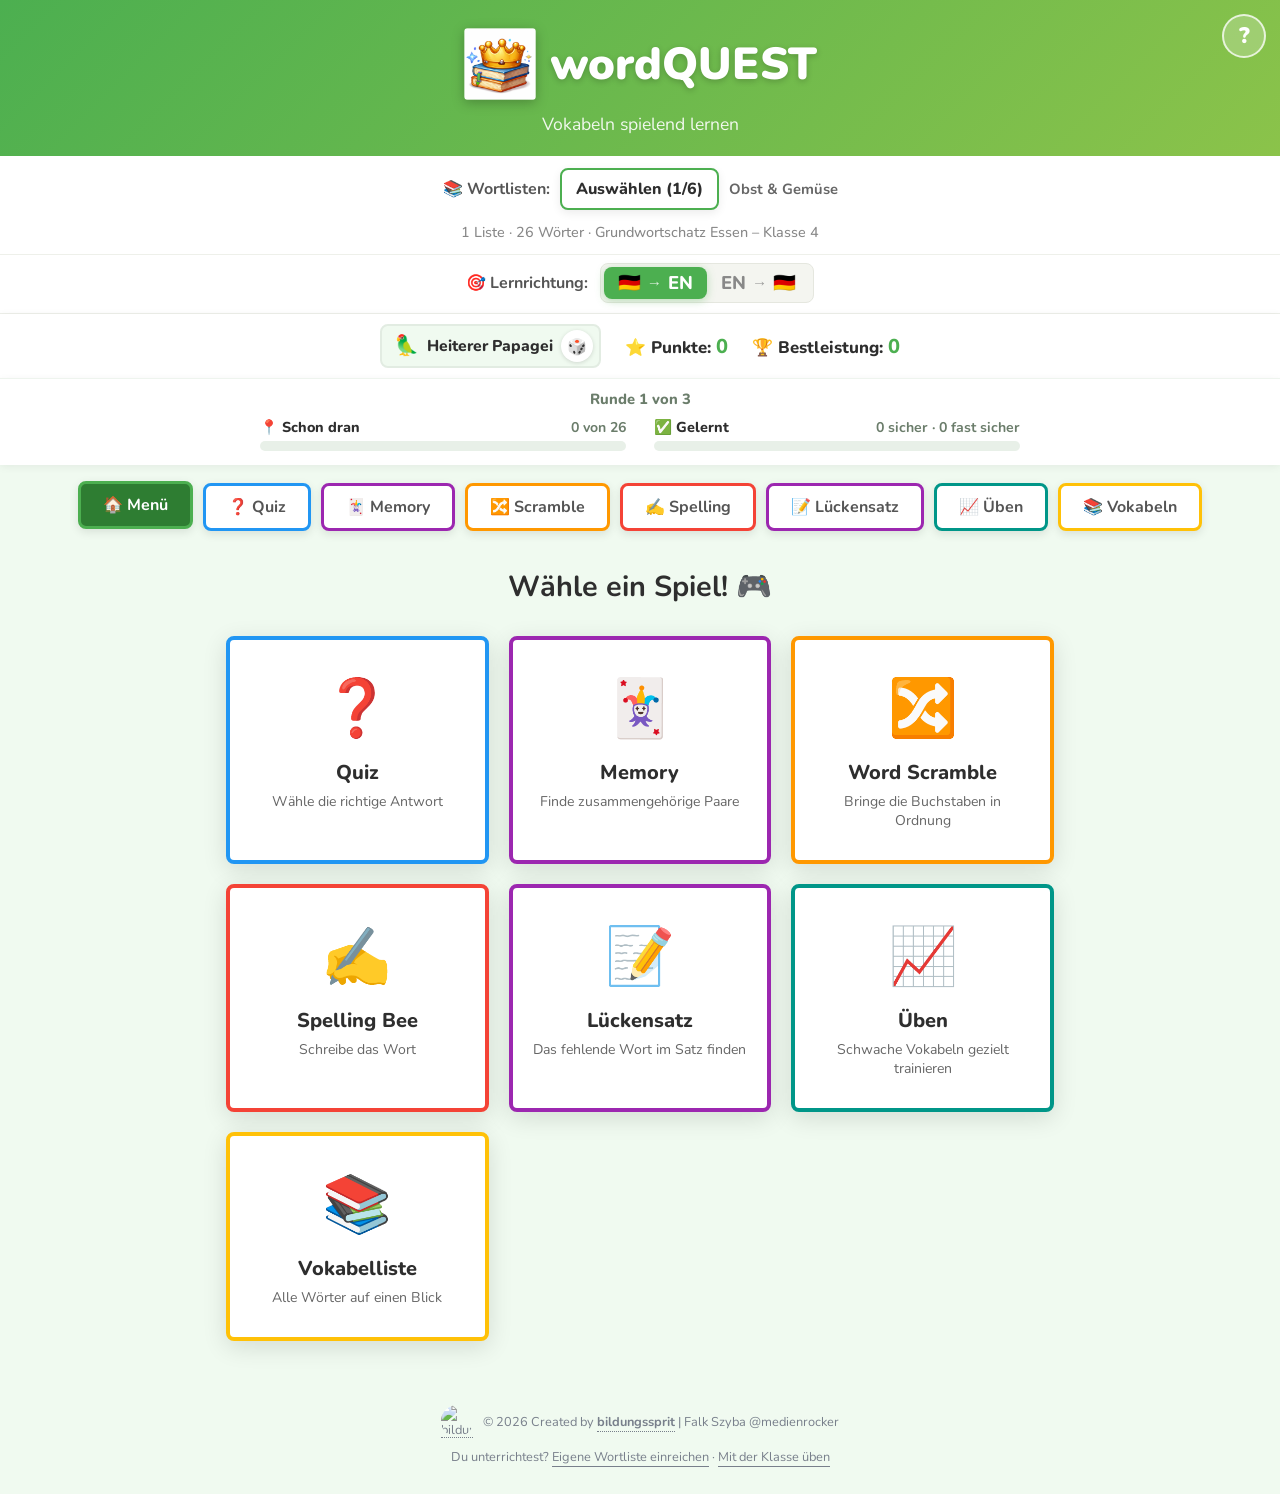
==== commit 303b6707: "feat: Beispielsaetze fuer 147 Woerter, Lueckensatz-Modus wird nutzbar Der Modus aus WQ-6.3 war ferti" ====
--- a/index.html
+++ b/index.html
@@ -3354,6 +3354,11 @@
   for (const kandidat of kandidaten) {
     const roh = kandidat.replace(/[.!?,;:]+$/, '');
     if (!roh) continue;
+    /* Sehr kurze Lücken taugen nicht. In "I like tea, ___ I hate coffee"
+       passen but, and und yet gleichermassen, und geraten wird ohnehin. Der
+       Beispielsatz bleibt trotzdem in der Vokabelliste stehen, dort hilft er
+       genau bei diesen Wörtern am meisten. */
+    if (roh.replace(/[^\p{L}]/gu, '').length < 3) continue;
     const muster = new RegExp(`(^|[^\\p{L}])(${roh.replace(/[.*+?^${}()|[\]\\]/g, '\\$&')})([^\\p{L}]|$)`, 'iu');
     const treffer = satz.match(muster);
     if (treffer) {
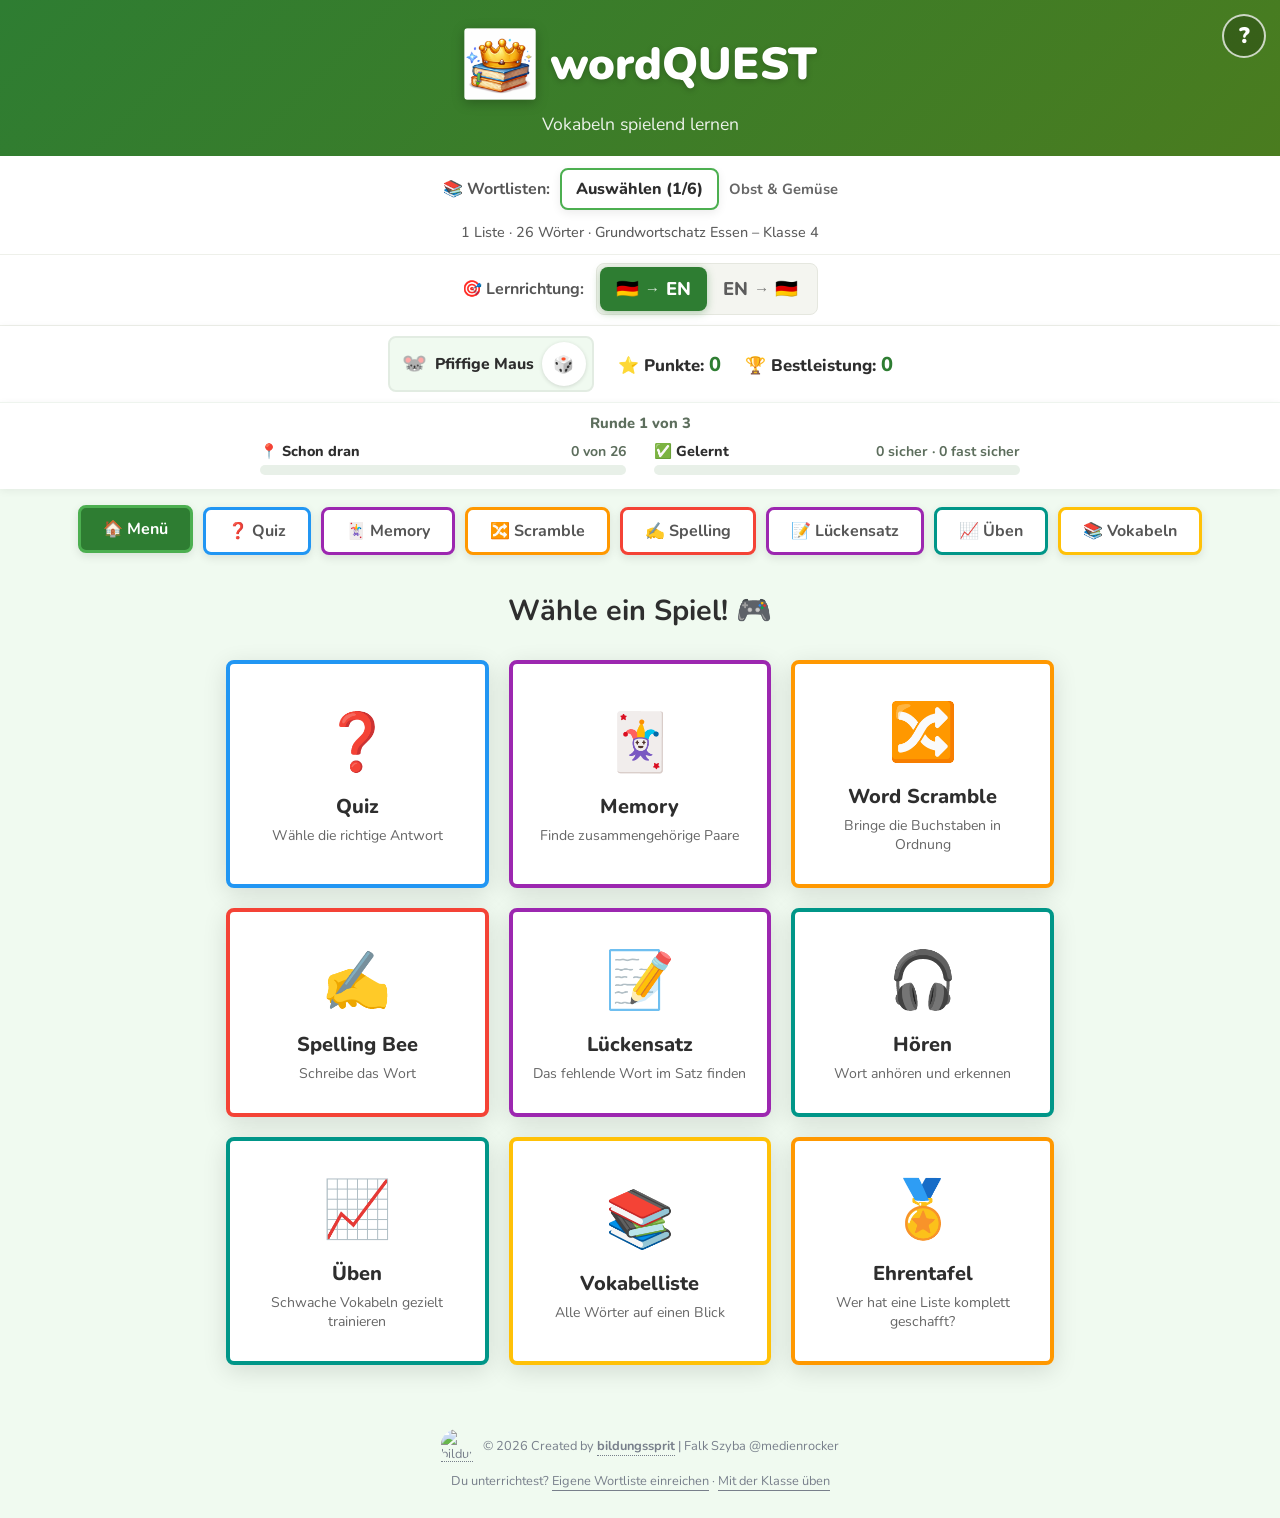
==== commit da727cb5: "feat: Barrierefreiheit, vom Tastaturzugang bis zum Kontrast Das Hauptmenue war mit der Tastatur nich" ====
--- a/index.html
+++ b/index.html
@@ -161,51 +161,51 @@
 <section id="section-menu" class="section active">
   <h2 style="text-align:center; font-size:1.8rem; margin:10px 0 20px;">Wähle ein Spiel! 🎮</h2>
   <div class="menu-grid">
-    <div class="menu-card c-blue" onclick="openTab('quiz')">
+    <button type="button" class="menu-card c-blue" onclick="openTab('quiz')">
       <span class="icon">❓</span>
       <h3>Quiz</h3>
       <p>Wähle die richtige Antwort</p>
-    </div>
-    <div class="menu-card c-purple" onclick="openTab('memory')">
+    </button>
+    <button type="button" class="menu-card c-purple" onclick="openTab('memory')">
       <span class="icon">🃏</span>
       <h3>Memory</h3>
       <p>Finde zusammengehörige Paare</p>
-    </div>
-    <div class="menu-card c-orange" onclick="openTab('scramble')">
+    </button>
+    <button type="button" class="menu-card c-orange" onclick="openTab('scramble')">
       <span class="icon">🔀</span>
       <h3>Word Scramble</h3>
       <p>Bringe die Buchstaben in Ordnung</p>
-    </div>
-    <div class="menu-card c-red" onclick="openTab('spelling')">
+    </button>
+    <button type="button" class="menu-card c-red" onclick="openTab('spelling')">
       <span class="icon">✍️</span>
       <h3>Spelling Bee</h3>
       <p>Schreibe das Wort</p>
-    </div>
-    <div class="menu-card c-cloze" id="menu-card-cloze" onclick="openTab('cloze')" hidden>
+    </button>
+    <button type="button" class="menu-card c-cloze" id="menu-card-cloze" onclick="openTab('cloze')" hidden>
       <span class="icon">📝</span>
       <h3>Lückensatz</h3>
       <p>Das fehlende Wort im Satz finden</p>
-    </div>
-    <div class="menu-card c-listen" id="menu-card-listen" onclick="openTab('listen')" hidden>
+    </button>
+    <button type="button" class="menu-card c-listen" id="menu-card-listen" onclick="openTab('listen')" hidden>
       <span class="icon">🎧</span>
       <h3>Hören</h3>
       <p>Wort anhören und erkennen</p>
-    </div>
-    <div class="menu-card c-teal" onclick="openTab('practice')">
+    </button>
+    <button type="button" class="menu-card c-teal" onclick="openTab('practice')">
       <span class="icon">📈</span>
       <h3>Üben</h3>
       <p>Schwache Vokabeln gezielt trainieren</p>
-    </div>
-    <div class="menu-card c-yellow" onclick="openTab('vocab')">
+    </button>
+    <button type="button" class="menu-card c-yellow" onclick="openTab('vocab')">
       <span class="icon">📚</span>
       <h3>Vokabelliste</h3>
       <p>Alle Wörter auf einen Blick</p>
-    </div>
-    <div class="menu-card c-tafel" id="menu-card-tafel" onclick="openTab('tafel')" hidden>
+    </button>
+    <button type="button" class="menu-card c-tafel" id="menu-card-tafel" onclick="openTab('tafel')" hidden>
       <span class="icon">🏅</span>
       <h3>Ehrentafel</h3>
       <p>Wer hat eine Liste komplett geschafft?</p>
-    </div>
+    </button>
   </div>
 </section>
 
@@ -222,6 +222,14 @@
       <button type="button" class="btn btn-green" id="practice-start-btn" onclick="startPracticeQuiz()">❓ Übungs-Quiz starten</button>
     </div>
     <p class="practice-hint" id="practice-hint" role="status" aria-live="polite"></p>
+  </div>
+  <div class="card practice-card" style="margin-top:14px;">
+    <h3 class="karten-titel">👓 Lesehilfe</h3>
+    <label class="stats-toggle-label">
+      <input type="checkbox" id="lesehilfe-toggle" />
+      <span>Mehr Abstand zwischen Buchstaben und Zeilen</span>
+    </label>
+    <p class="practice-privacy" id="lesehilfe-hinweis"></p>
   </div>
   <div class="card practice-card" id="klasse-karte" style="margin-top:14px;">
     <h3 class="karten-titel">🏫 Mit deiner Klasse üben</h3>
@@ -1258,6 +1266,37 @@
     }).catch(() => {});
   } catch {
     /* Statistik ist Beiwerk, ein Fehler hier darf nichts beeinflussen. */
+  }
+}
+
+/* ═══════════════════════════════════════════════
+   LESEHILFE
+
+   Kein Zusatzdownload und keine Sonderschrift. Was beim Lesen nachweislich
+   trägt, ist Luft zwischen Buchstaben, Wörtern und Zeilen. Eine eigene
+   Schriftart müsste erst geladen werden, und die Zielgruppe hat knappes
+   Datenvolumen. Die Einstellung bleibt auf dem Gerät erhalten, auch in der
+   installierten App.
+═══════════════════════════════════════════════ */
+function lesehilfeAn() {
+  try { return localStorage.getItem('wq.lesehilfe') === 'an'; } catch { return false; }
+}
+
+function lesehilfeSetzen(an) {
+  try { localStorage.setItem('wq.lesehilfe', an ? 'an' : 'aus'); } catch {}
+  syncLesehilfe();
+}
+
+function syncLesehilfe() {
+  const an = lesehilfeAn();
+  document.documentElement.setAttribute('data-lesehilfe', an ? 'an' : 'aus');
+  const box = document.getElementById('lesehilfe-toggle');
+  if (box) box.checked = an;
+  const zeile = document.getElementById('lesehilfe-hinweis');
+  if (zeile) {
+    zeile.textContent = an
+      ? 'Buchstaben, Wörter und Zeilen stehen weiter auseinander. Das hilft vielen beim Lesen.'
+      : 'Wenn dir Text zu eng erscheint, schalte das hier ein.';
   }
 }
 
@@ -3669,6 +3708,8 @@
       { sel: '#sound-btn', name: 'Ton an und aus', text: 'Schaltet die Aussprache stumm. Die Einstellung bleibt gespeichert.' },
       { name: 'Lautsprecher am Wort', text: 'Tippe darauf, um das englische Wort zu hören. Du findest ihn in der Vokabelliste und nach jeder Antwort im Quiz, beim Spelling und beim Lückensatz. Von selbst spielt nichts ab, nur im Hörmodus, weil das dort die Aufgabe ist.' },
       { sel: '#stats-toggle', name: 'Anonyme Nutzungsstatistik', text: 'Zählt mit, welche Listen und Spiele genutzt werden. Kein Name, keine Punkte, keine Adresse. Lässt sich unter Üben abschalten.' },
+      { sel: '#lesehilfe-toggle', name: 'Lesehilfe', text: 'Stellt Buchstaben, Wörter und Zeilen weiter auseinander. Das hilft vielen beim Lesen, besonders bei langen englischen Wörtern. Die Einstellung bleibt gespeichert.' },
+      { sel: '#klasse-code', name: 'Klassencode', text: 'Wenn deine Lehrkraft einen Code genannt hat, übst du damit dieselben Wörter wie der Rest der Klasse. Deine Lehrkraft sieht nur die Summe aller, nie dich einzeln.' },
       { sel: '#tafel-toggle', name: 'Ehrentafel', text: 'Wer eine Liste einmal ganz durchspielt, erscheint mit Würfelname und Tier auf der Tafel. Es zählt nur das Durchkommen, nicht die Geschwindigkeit. Übertragen werden Name und Tier, sonst nichts.' },
       { name: 'Keine Lautsprecher zu sehen?', text: 'Dann hat dein Gerät keine englische Stimme installiert. Die App funktioniert trotzdem vollständig, nur eben ohne Ton.' }
     ]
@@ -3769,6 +3810,10 @@
 ladeTafel();
 syncNetzHinweis();
 
+/* Lesehilfe zuerst, damit die Seite nicht erst gesetzt und dann umspringt. */
+syncLesehilfe();
+document.getElementById('lesehilfe-toggle')?.addEventListener('change', e => lesehilfeSetzen(e.target.checked));
+
 /* Klassenmodus verdrahten. */
 syncKlasseKarte();
 document.getElementById('klasse-beitreten')?.addEventListener('click', () => {
--- a/style.css
+++ b/style.css
@@ -44,6 +44,7 @@
     --orange-dark: #b45309;
     --red-dark: #c62828;
     --yellow-dark: #8a6100;
+    --lime-dark: #4a7c1f;
     --bg: #f0faf0;
     --card: #ffffff;
     --text: #2e2e2e;
@@ -83,7 +84,10 @@
 
 /* ─── HEADER ─── */
 header {
-    background: linear-gradient(135deg, var(--green), var(--lime));
+    /* Dunklere Stufen, weil die Schrift darauf weiss ist. Auf dem hellen
+       Verlauf erreichte der App-Name nur 2,78:1 und der Untertitel 2,10:1.
+       Der Charakter bleibt grün, er wird nur satter. */
+    background: linear-gradient(135deg, var(--green-dark), var(--lime-dark));
     color: white;
     text-align: center;
     padding: 28px 20px 20px;
@@ -356,7 +360,7 @@
 #wordlist-meta {
     flex-basis: 100%;
     text-align: center;
-    color: #888;
+    color: #5c5c5c;
     font-weight: 500;
     font-size: .9rem;
     margin-top: 2px;
@@ -395,11 +399,13 @@
     font-family: 'Nunito', sans-serif;
     font-size: .95rem;
     font-weight: 800;
-    padding: 6px 14px;
+    /* Mindestens 44 Pixel hoch, sonst trifft ein Kinderfinger daneben. */
+    padding: 11px 16px;
+    min-height: 44px;
     border-radius: var(--r-pill);
     border: none;
     background: transparent;
-    color: #888;
+    color: #5c5c5c;
     cursor: pointer;
     display: inline-flex;
     align-items: center;
@@ -412,9 +418,11 @@
 }
 
 #direction-bar .dir-btn.active {
-    background: var(--green);
+    /* Dunkles Grün, weil weisse Schrift darauf liegt: Auf dem hellen Grün
+       erreicht sie nur 2,78:1 und verfehlt die AA-Schwelle deutlich. */
+    background: var(--green-dark);
     color: #fff;
-    box-shadow: 0 2px 8px rgba(76, 175, 80, .35);
+    box-shadow: 0 2px 8px rgba(46, 125, 50, .35);
 }
 
 #direction-bar .dir-btn .flag {
@@ -459,7 +467,8 @@
 }
 
 .score-item span {
-    color: var(--green);
+    /* Zahlen auf Weiss: das helle Grün erreicht nur 2,78:1. */
+    color: var(--green-dark);
     font-size: 1.25rem;
 }
 
@@ -495,10 +504,12 @@
     border: none;
     background: white;
     border-radius: 50%;
-    width: 32px;
-    height: 32px;
-    min-width: 32px;
-    font-size: 1rem;
+    /* 44 Pixel sind die Untergrenze für einen Finger. Die Vorgängergrösse
+       von 32 traf auf einem kleinen Telefon oft daneben. */
+    width: 44px;
+    height: 44px;
+    min-width: 44px;
+    font-size: 1.05rem;
     cursor: pointer;
     box-shadow: 0 1px 4px rgba(0, 0, 0, .14);
     transition: transform .15s ease;
@@ -527,7 +538,7 @@
     text-align: center;
     font-weight: 800;
     font-size: .92rem;
-    color: #6b7d6b;
+    color: #5d6e5d;
     margin-bottom: 8px;
 }
 
@@ -561,7 +572,7 @@
 .prog-value {
     font-size: .88rem;
     font-weight: 700;
-    color: #6b7d6b;
+    color: #5d6e5d;
     white-space: nowrap;
 }
 
@@ -812,6 +823,14 @@
 }
 
 .menu-card {
+    /* Echte Schaltflächen statt anklickbarer Kästen. Vorher waren das divs
+       mit onclick: mit der Maus bedienbar, mit der Tastatur nicht, und ein
+       Screenreader kündigte sie gar nicht erst als bedienbar an. Damit war
+       das Hauptmenü für einen Teil der Kinder unerreichbar. */
+    font: inherit;
+    color: inherit;
+    width: 100%;
+    display: block;
     background: white;
     border-radius: var(--r-card);
     padding: 30px 20px;
@@ -948,23 +967,28 @@
     transform: translateY(0);
 }
 
+/* Die Hauptknöpfe tragen weisse Schrift und brauchen deshalb die dunklen
+   Farbvarianten. Auf den hellen Palettenfarben erreichte die Schrift nur
+   2,16:1 bis 3,68:1 und lag damit durchweg unter der AA-Schwelle von 4,5:1.
+   Betroffen waren sieben von acht Regeln, darunter jeder Startknopf und die
+   Buchstabenkacheln von Word Scramble. */
 .btn-green {
-    background: var(--green);
+    background: var(--green-dark);
     color: white;
 }
 
 .btn-blue {
-    background: var(--blue);
+    background: var(--blue-dark);
     color: white;
 }
 
 .btn-orange {
-    background: var(--orange);
+    background: var(--orange-dark);
     color: white;
 }
 
 .btn-red {
-    background: var(--red);
+    background: var(--red-dark);
     color: white;
 }
 
@@ -1205,7 +1229,10 @@
 }
 
 .word-visual.is-fallback {
-    background: linear-gradient(135deg, var(--green), var(--lime));
+    /* Dunklere Stufen, weil die Schrift darauf weiss ist. Auf dem hellen
+       Verlauf erreichte der App-Name nur 2,78:1 und der Untertitel 2,10:1.
+       Der Charakter bleibt grün, er wird nur satter. */
+    background: linear-gradient(135deg, var(--green-dark), var(--lime-dark));
     color: white;
     border-radius: 50%;
     font-weight: 900;
@@ -1271,7 +1298,7 @@
 #quiz-hint {
     text-align: center;
     font-size: 1rem;
-    color: #888;
+    color: #5c5c5c;
     margin-bottom: 20px;
 }
 
@@ -1423,7 +1450,7 @@
 
 #scramble-hint {
     text-align: center;
-    color: #888;
+    color: #5c5c5c;
     font-size: .95rem;
     margin-bottom: 18px;
 }
@@ -1439,7 +1466,7 @@
 .letter-tile {
     width: 44px;
     height: 44px;
-    background: var(--orange);
+    background: var(--orange-dark);
     color: white;
     border-radius: var(--r-field);
     display: flex;
@@ -1587,7 +1614,7 @@
 .practice-privacy {
     margin-top: 10px;
     font-size: .85rem;
-    color: #888;
+    color: #5c5c5c;
 }
 
 .vocab-toolbar {
@@ -1657,7 +1684,7 @@
 
 .filter-btn.active,
 .filter-btn:hover {
-    background: var(--green);
+    background: var(--green-dark);
     color: white;
 }
 
@@ -1731,7 +1758,7 @@
 .empty-state {
     text-align: center;
     padding: 40px 20px;
-    color: #888;
+    color: #5c5c5c;
     font-weight: 700;
 }
 
@@ -1828,7 +1855,7 @@
     display: inline-block;
     font-size: .82rem;
     font-weight: 700;
-    color: #6b7d6b;
+    color: #5d6e5d;
 }
 
 .practice-run-line {
@@ -1868,7 +1895,7 @@
     font-family: 'Nunito', sans-serif;
     font-size: .95rem;
     font-weight: 800;
-    background: var(--green);
+    background: var(--green-dark);
     color: #fff;
     border: none;
     border-radius: var(--r-pill);
@@ -1894,7 +1921,7 @@
     background: none;
     border: none;
     cursor: pointer;
-    color: #888;
+    color: #5c5c5c;
     padding: 6px 8px;
     border-radius: var(--r-field);
     min-width: 44px;
@@ -2058,7 +2085,9 @@
     height: 44px;
     border-radius: 50%;
     border: 2px solid rgba(255, 255, 255, .75);
-    background: rgba(255, 255, 255, .22);
+    /* Dunkler Schleier statt hellem: Weisse Symbole auf einer aufgehellten
+       Fläche erreichten nur 1,77:1 bis 2,18:1. */
+    background: rgba(0, 0, 0, .22);
     color: #fff;
     font-family: 'Nunito', sans-serif;
     font-size: 1.4rem;
@@ -2142,7 +2171,7 @@
 
 .help-intro {
     font-size: .92rem;
-    color: #6b7d6b;
+    color: #5d6e5d;
     margin: 6px 0 14px;
 }
 
@@ -2712,3 +2741,66 @@
     color: #8a5300;
     font-weight: 600;
 }
+
+/* ═══════════════ BARRIEREFREIHEIT ═══════════════ */
+
+/* Bewegung vollständig abschalten, wenn das System es verlangt.
+   Es gab schon einzelne Regeln dafür, aber nur an vier Stellen, und bei
+   36 Animationen und Übergängen im Stylesheet ist das eine Lücke. Diese
+   Regel greift für alles, auch für später hinzukommende. */
+@media (prefers-reduced-motion: reduce) {
+
+    *,
+    *::before,
+    *::after {
+        animation-duration: 0.01ms !important;
+        animation-iteration-count: 1 !important;
+        transition-duration: 0.01ms !important;
+        scroll-behavior: auto !important;
+    }
+}
+
+/* ─── Lesehilfe ───
+   Kein Zusatzdownload und keine Sonderschrift. Was beim Lesen nachweislich
+   trägt, ist Luft: mehr Abstand zwischen Buchstaben, Wörtern und Zeilen.
+   Eine eigene Schriftart müsste erst geladen werden, und die Zielgruppe hat
+   knappes Datenvolumen. */
+:root[data-lesehilfe="an"] body {
+    letter-spacing: 0.055em;
+    word-spacing: 0.18em;
+    line-height: 1.85;
+}
+
+:root[data-lesehilfe="an"] {
+    font-size: 107%;
+}
+
+:root[data-lesehilfe="an"] p,
+:root[data-lesehilfe="an"] li,
+:root[data-lesehilfe="an"] .v-example-en,
+:root[data-lesehilfe="an"] .v-example-de,
+:root[data-lesehilfe="an"] .cloze-sentence {
+    max-width: 62ch;
+}
+
+/* Kursiv und Grossbuchstaben erschweren das Worterkennen. */
+:root[data-lesehilfe="an"] em,
+:root[data-lesehilfe="an"] i {
+    font-style: normal;
+    font-weight: 700;
+}
+
+:root[data-lesehilfe="an"] [style*="uppercase"],
+:root[data-lesehilfe="an"] .tab-btn,
+:root[data-lesehilfe="an"] th {
+    text-transform: none;
+}
+
+/* Die englischen Wörter selbst bekommen zusätzlich Luft, denn genau dort
+   wird Buchstabe für Buchstabe gelesen. */
+:root[data-lesehilfe="an"] .word-en,
+:root[data-lesehilfe="an"] .v-en,
+:root[data-lesehilfe="an"] .quiz-word,
+:root[data-lesehilfe="an"] .scramble-letters {
+    letter-spacing: 0.09em;
+}
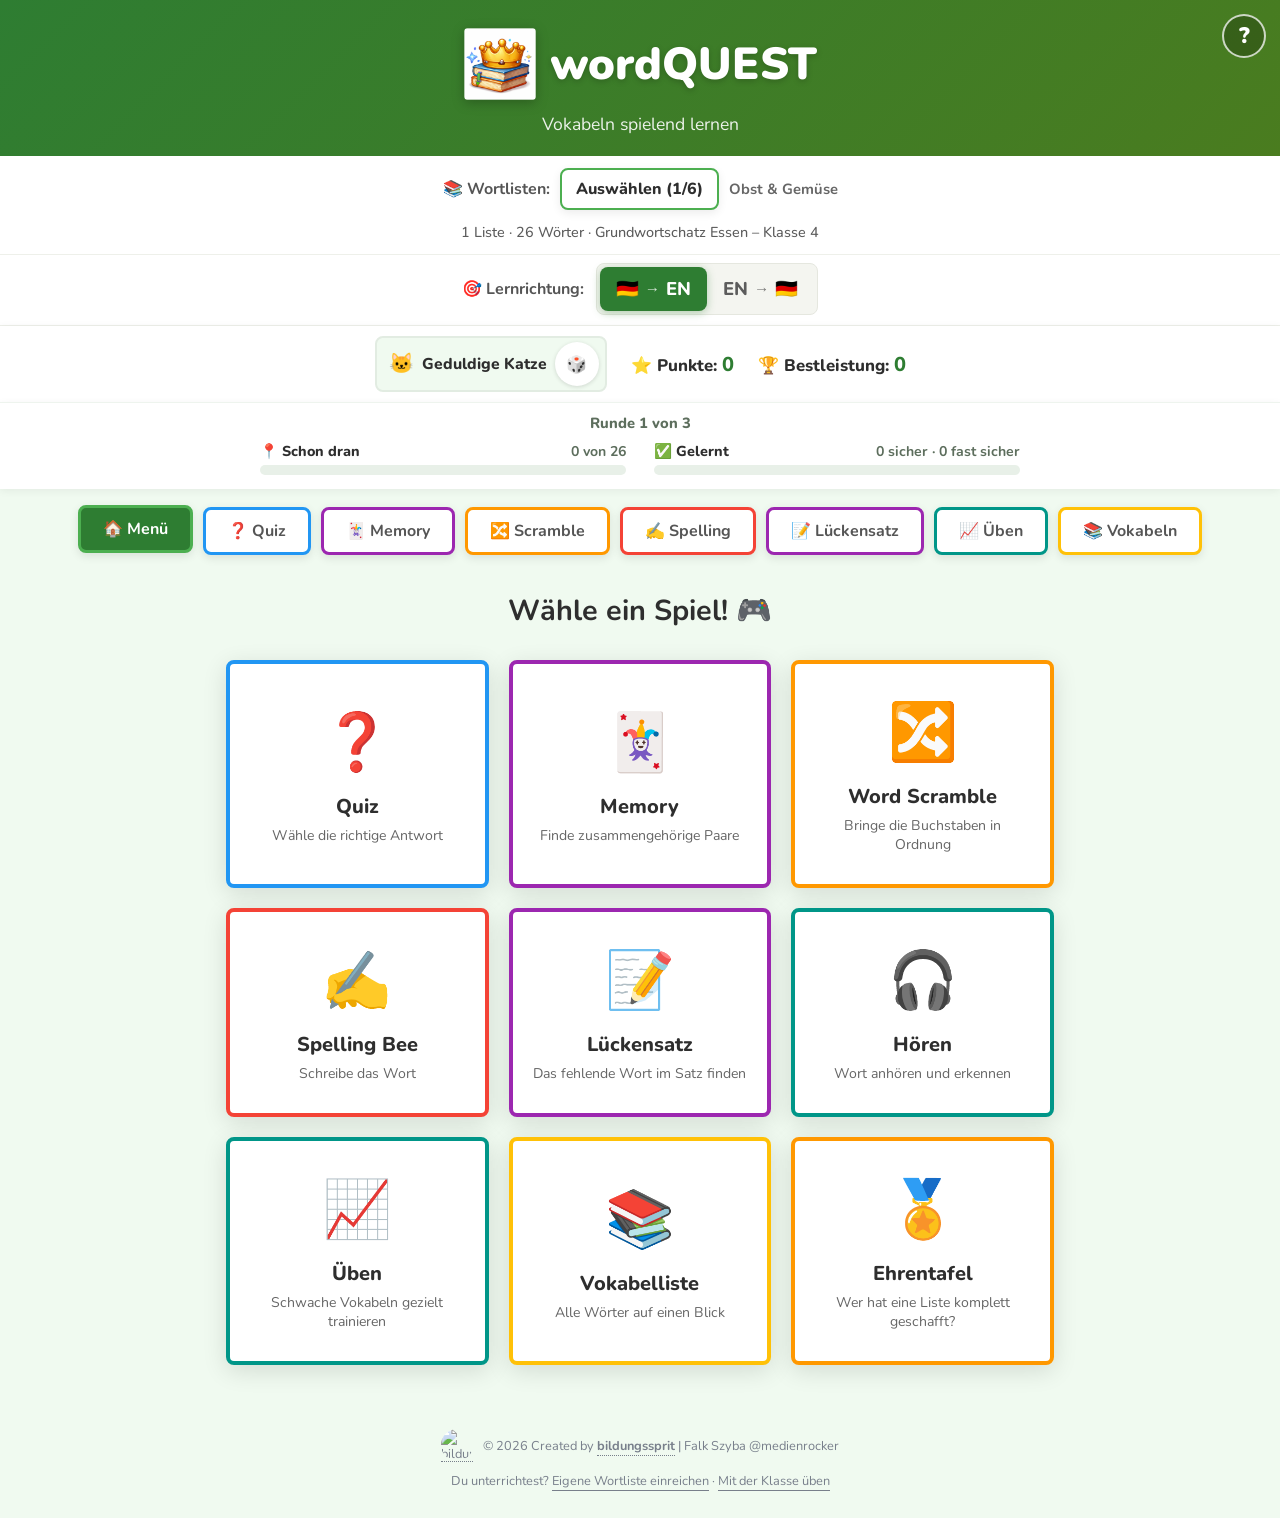
==== commit f5516dc1: "feat: Sprachbruecke in die Familiensprache, plus Promptsammlung fuer Bilder Fuer viele Kinder ist De" ====
--- a/index.html
+++ b/index.html
@@ -222,6 +222,16 @@
       <button type="button" class="btn btn-green" id="practice-start-btn" onclick="startPracticeQuiz()">❓ Übungs-Quiz starten</button>
     </div>
     <p class="practice-hint" id="practice-hint" role="status" aria-live="polite"></p>
+  </div>
+  <div class="card practice-card" id="bruecke-karte" style="margin-top:14px;" hidden>
+    <h3 class="karten-titel">🌍 Sprache von zu Hause</h3>
+    <label class="klasse-label" for="bruecke-wahl">Zusätzlich anzeigen</label>
+    <select id="bruecke-wahl"></select>
+    <p class="practice-privacy" id="bruecke-hinweis"></p>
+    <p class="practice-privacy">
+      Das englische Wort steht dann neben dem deutschen <em>und</em> dem Wort
+      aus deiner Sprache. Gelernt wird weiter Deutsch zu Englisch.
+    </p>
   </div>
   <div class="card practice-card" style="margin-top:14px;">
     <h3 class="karten-titel">👓 Lesehilfe</h3>
@@ -1270,6 +1280,115 @@
 }
 
 /* ═══════════════════════════════════════════════
+   SPRACHBRÜCKE
+
+   Für viele Kinder ist Deutsch nicht die erste Sprache. Steht neben "apple"
+   und "der Apfel" auch "elma", hängt sich das neue englische Wort an etwas
+   an, das längst sitzt, statt an eine zweite Fremdsprache.
+
+   Bewusst eine Brücke und kein zweiter Lernweg: Gelernt wird weiter Deutsch
+   zu Englisch, denn das verlangt die Schule. Die Familiensprache steht
+   daneben, sichtbar in der Vokabelliste und nach der Antwort.
+═══════════════════════════════════════════════ */
+const BRUECKE_SPRACHEN = {
+  tr: { name: 'Türkisch',    eigen: 'Türkçe',     rtl: false },
+  ar: { name: 'Arabisch',    eigen: 'العربية',     rtl: true  },
+  uk: { name: 'Ukrainisch',  eigen: 'Українська', rtl: false },
+  ru: { name: 'Russisch',    eigen: 'Русский',    rtl: false },
+  pl: { name: 'Polnisch',    eigen: 'Polski',     rtl: false },
+  ro: { name: 'Rumänisch',   eigen: 'Română',     rtl: false },
+  bg: { name: 'Bulgarisch',  eigen: 'Български',  rtl: false },
+  sq: { name: 'Albanisch',   eigen: 'Shqip',      rtl: false },
+  sr: { name: 'Serbisch',    eigen: 'Српски',     rtl: false },
+  hr: { name: 'Kroatisch',   eigen: 'Hrvatski',   rtl: false },
+  fa: { name: 'Persisch',    eigen: 'فارسی',       rtl: true  },
+  ku: { name: 'Kurdisch',    eigen: 'Kurdî',      rtl: false },
+  ti: { name: 'Tigrinya',    eigen: 'ትግርኛ',        rtl: false },
+  so: { name: 'Somali',      eigen: 'Soomaali',   rtl: false },
+  es: { name: 'Spanisch',    eigen: 'Español',    rtl: false },
+  it: { name: 'Italienisch', eigen: 'Italiano',   rtl: false },
+  fr: { name: 'Französisch', eigen: 'Français',   rtl: false },
+  en: { name: 'Englisch',    eigen: 'English',    rtl: false }
+};
+
+function getBruecke() {
+  try {
+    const b = localStorage.getItem('wq.bruecke') || '';
+    return BRUECKE_SPRACHEN[b] ? b : '';
+  } catch { return ''; }
+}
+
+function setzeBruecke(code) {
+  try {
+    if (BRUECKE_SPRACHEN[code]) localStorage.setItem('wq.bruecke', code);
+    else localStorage.removeItem('wq.bruecke');
+  } catch {}
+  syncBrueckeWahl();
+  if (LAST_TAB === 'vocab') renderVocab(VOCAB_FILTER);
+}
+
+/** Das Wort in der Familiensprache, oder null. */
+function brueckenWort(item) {
+  const code = getBruecke();
+  if (!code || !item || !item.trans) return null;
+  const wert = item.trans[code];
+  return wert ? { text: wert, code, rtl: !!BRUECKE_SPRACHEN[code].rtl } : null;
+}
+
+/** Fertiges Markup für die Zeile in der Familiensprache. */
+function brueckeHtml(item, klasse) {
+  const b = brueckenWort(item);
+  if (!b) return '';
+  return `<span class="bruecke ${klasse || ''}" lang="${b.code}"${b.rtl ? ' dir="rtl"' : ''}>${escapeHtml(b.text)}</span>`;
+}
+
+/** Wie viele Wörter der aktuellen Auswahl haben diese Sprache? */
+function brueckeAbdeckung(code) {
+  if (!code) return 0;
+  return VOCAB.filter(v => v.trans && v.trans[code]).length;
+}
+
+function syncBrueckeWahl() {
+  const wahl = document.getElementById('bruecke-wahl');
+  if (!wahl) return;
+  const code = getBruecke();
+
+  // Nur Sprachen anbieten, die in den geladenen Listen wirklich vorkommen.
+  const vorhanden = new Set();
+  VOCAB.forEach(v => { if (v.trans) Object.keys(v.trans).forEach(k => vorhanden.add(k)); });
+
+  wahl.innerHTML = '';
+  const keine = document.createElement('option');
+  keine.value = '';
+  keine.textContent = '– keine –';
+  wahl.appendChild(keine);
+  [...vorhanden].sort((a, b) => BRUECKE_SPRACHEN[a].name.localeCompare(BRUECKE_SPRACHEN[b].name, 'de'))
+    .forEach(k => {
+      const o = document.createElement('option');
+      o.value = k;
+      o.textContent = BRUECKE_SPRACHEN[k].eigen + ' (' + BRUECKE_SPRACHEN[k].name + ')';
+      wahl.appendChild(o);
+    });
+  wahl.value = vorhanden.has(code) ? code : '';
+
+  const karte = document.getElementById('bruecke-karte');
+  if (karte) karte.hidden = vorhanden.size === 0;
+
+  const hinweis = document.getElementById('bruecke-hinweis');
+  if (hinweis) {
+    if (!wahl.value) {
+      hinweis.textContent = vorhanden.size
+        ? 'Wenn du zu Hause eine andere Sprache sprichst, wähle sie hier. Das Wort steht dann zusätzlich daneben.'
+        : '';
+    } else {
+      const n = brueckeAbdeckung(wahl.value);
+      hinweis.textContent = n + ' von ' + VOCAB.length + ' Wörtern haben eine Übersetzung in '
+        + BRUECKE_SPRACHEN[wahl.value].eigen + '.';
+    }
+  }
+}
+
+/* ═══════════════════════════════════════════════
    LESEHILFE
 
    Kein Zusatzdownload und keine Sonderschrift. Was beim Lesen nachweislich
@@ -1718,6 +1837,11 @@
     img:   typeof w.img   === 'string' && w.img.trim()   ? w.img.trim()   : null,
     example:   kurzerText(w.example),
     exampleDe: kurzerText(w.exampleDe),
+    trans: (w.trans && typeof w.trans === 'object' && !Array.isArray(w.trans))
+      ? Object.fromEntries(Object.entries(w.trans)
+          .filter(([k, v]) => BRUECKE_SPRACHEN[k] && typeof v === 'string' && v.trim() && v.length <= MAX_EXAMPLE_LEN)
+          .map(([k, v]) => [k, v.trim()]))
+      : null,
     cat:   catKey,
     _srcFile: file,
     _wqId: makeWqId(file, en, de)
@@ -1835,6 +1959,7 @@
       showError('Einige Listen fehlen: ' + errors.join(' · '));
     }
     updateWordlistMeta();
+    syncBrueckeWahl();
     updatePracticePanel();
     updateProgressStrip();
     syncClozeUi();
@@ -3618,6 +3743,7 @@
       <div class="v-visual">${visual(v, 'sm')}</div>
       <div class="v-en">${escapeHtml(v.en)}${speakerBtnHtml(v.en, 'en')}</div>
       <div class="v-de">${escapeHtml(v.de)}</div>
+      ${brueckeHtml(v, 'bruecke-karte-zeile')}
       ${v.example ? `<div class="v-example">
         <span class="v-example-en">${escapeHtml(v.example)}${speakerBtnHtml(v.example, 'en')}</span>
         ${v.exampleDe ? `<span class="v-example-de">${escapeHtml(v.exampleDe)}</span>` : ''}
@@ -3708,6 +3834,7 @@
       { sel: '#sound-btn', name: 'Ton an und aus', text: 'Schaltet die Aussprache stumm. Die Einstellung bleibt gespeichert.' },
       { name: 'Lautsprecher am Wort', text: 'Tippe darauf, um das englische Wort zu hören. Du findest ihn in der Vokabelliste und nach jeder Antwort im Quiz, beim Spelling und beim Lückensatz. Von selbst spielt nichts ab, nur im Hörmodus, weil das dort die Aufgabe ist.' },
       { sel: '#stats-toggle', name: 'Anonyme Nutzungsstatistik', text: 'Zählt mit, welche Listen und Spiele genutzt werden. Kein Name, keine Punkte, keine Adresse. Lässt sich unter Üben abschalten.' },
+      { sel: '#bruecke-wahl', name: 'Sprache von zu Hause', text: 'Sprichst du zu Hause eine andere Sprache? Dann steht das Wort zusätzlich in dieser Sprache neben dem deutschen. Das hilft, weil sich das neue englische Wort an etwas hängt, das du längst kannst.' },
       { sel: '#lesehilfe-toggle', name: 'Lesehilfe', text: 'Stellt Buchstaben, Wörter und Zeilen weiter auseinander. Das hilft vielen beim Lesen, besonders bei langen englischen Wörtern. Die Einstellung bleibt gespeichert.' },
       { sel: '#klasse-code', name: 'Klassencode', text: 'Wenn deine Lehrkraft einen Code genannt hat, übst du damit dieselben Wörter wie der Rest der Klasse. Deine Lehrkraft sieht nur die Summe aller, nie dich einzeln.' },
       { sel: '#tafel-toggle', name: 'Ehrentafel', text: 'Wer eine Liste einmal ganz durchspielt, erscheint mit Würfelname und Tier auf der Tafel. Es zählt nur das Durchkommen, nicht die Geschwindigkeit. Übertragen werden Name und Tier, sonst nichts.' },
@@ -3814,6 +3941,12 @@
 syncLesehilfe();
 document.getElementById('lesehilfe-toggle')?.addEventListener('change', e => lesehilfeSetzen(e.target.checked));
 
+/* Sprachbrücke. Die Auswahl hängt davon ab, welche Sprachen in den geladenen
+   Listen überhaupt vorkommen, deshalb wird sie bei jedem Listenwechsel neu
+   aufgebaut. */
+syncBrueckeWahl();
+document.getElementById('bruecke-wahl')?.addEventListener('change', e => setzeBruecke(e.target.value));
+
 /* Klassenmodus verdrahten. */
 syncKlasseKarte();
 document.getElementById('klasse-beitreten')?.addEventListener('click', () => {
--- a/style.css
+++ b/style.css
@@ -2804,3 +2804,40 @@
 :root[data-lesehilfe="an"] .scramble-letters {
     letter-spacing: 0.09em;
 }
+
+/* ─── Sprachbrücke ─── */
+.bruecke {
+    display: block;
+    font-size: 0.95rem;
+    color: var(--teal-dark);
+    font-weight: 600;
+    margin-top: 2px;
+}
+
+.bruecke[dir="rtl"] {
+    text-align: right;
+    font-size: 1.05rem;
+}
+
+.bruecke-karte-zeile::before {
+    content: "🌍 ";
+    font-size: 0.85em;
+}
+
+#bruecke-wahl {
+    font: inherit;
+    font-size: 0.98rem;
+    padding: 11px 12px;
+    min-height: 48px;
+    width: 100%;
+    max-width: 340px;
+    border: 2px solid #d5e3d5;
+    border-radius: var(--r-field);
+    background: #fff;
+    color: var(--text);
+}
+
+#bruecke-wahl:focus-visible {
+    outline: 3px solid var(--teal-dark);
+    outline-offset: 2px;
+}
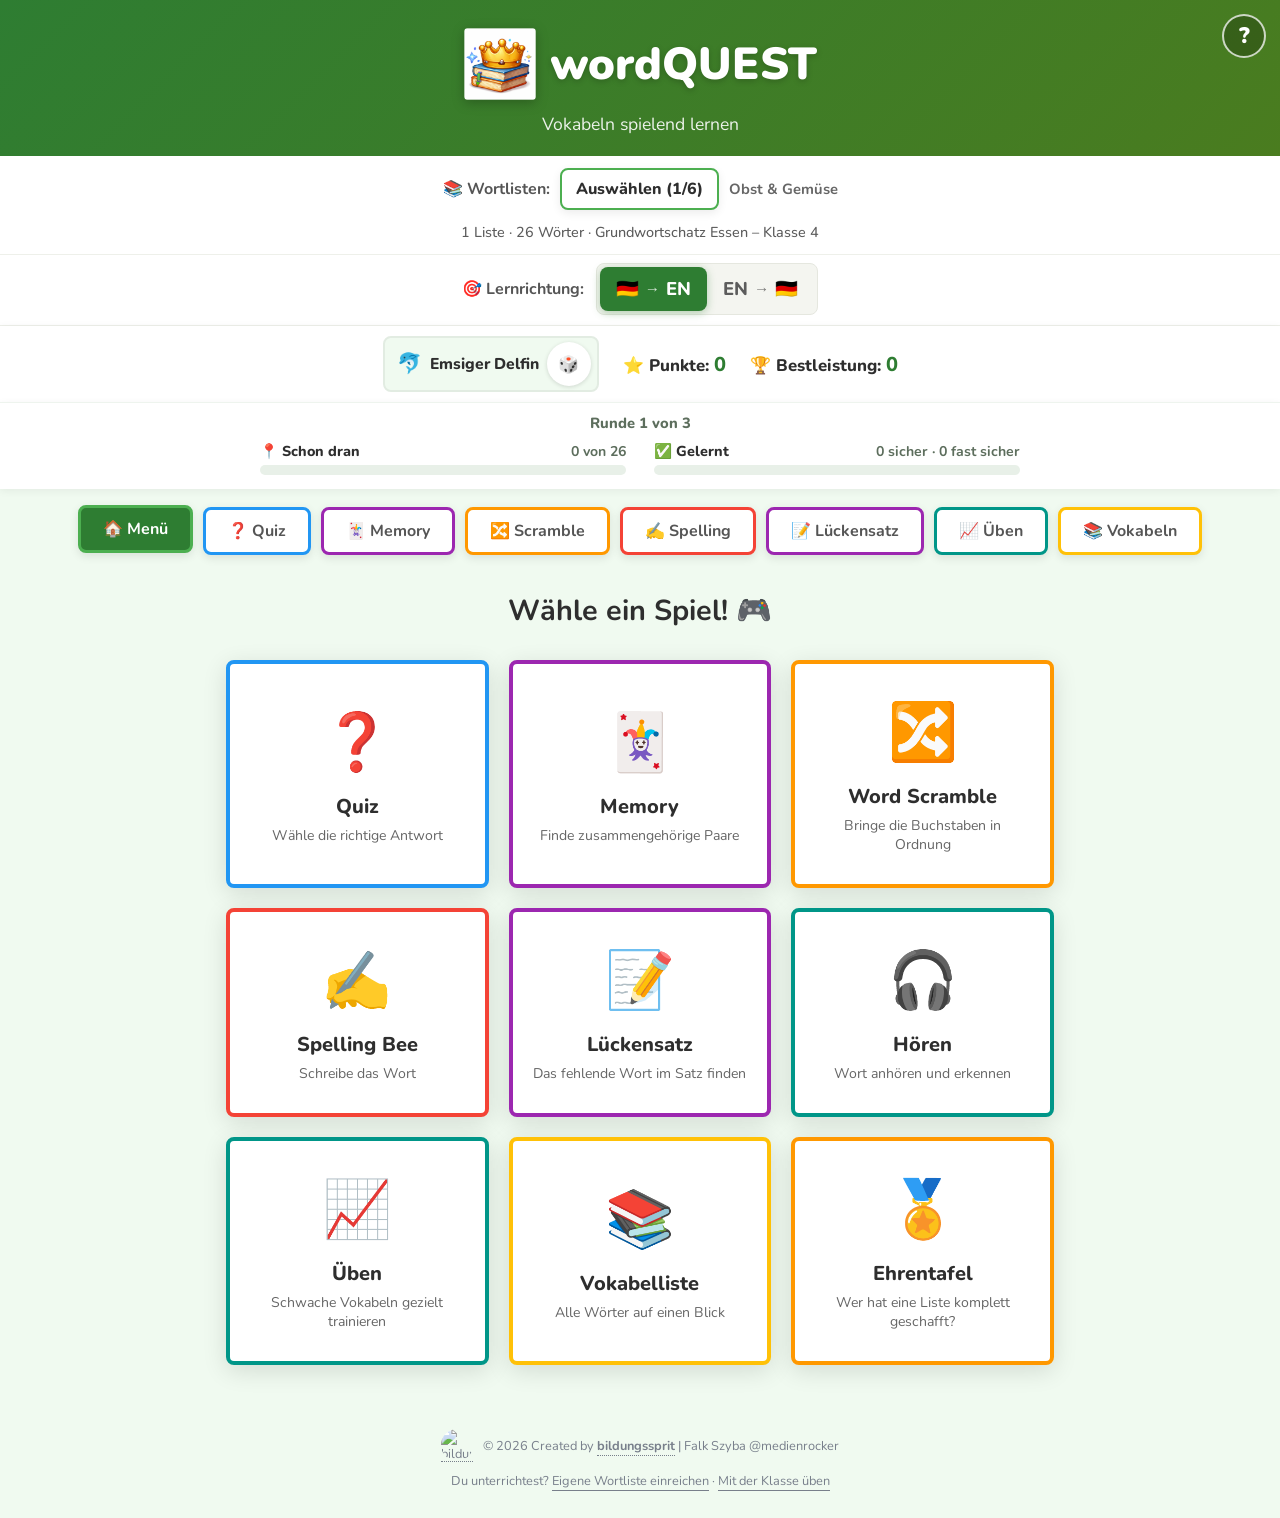
==== commit 0950c6fd: "fix: klare Rueckmeldung bei falscher Antwort, dazu 14 Vokabelbilder Die Rueckmeldung lobte bei falsc" ====
--- a/index.html
+++ b/index.html
@@ -583,10 +583,25 @@
 /* Palette für automatisch generierte Kategorie-Akzentfarben */
 const CAT_PALETTE = ['#ff9800', '#4caf50', '#2196f3', '#9c27b0', '#f44336', '#ffc107', '#00bcd4', '#795548'];
 
-/* ─────────── Growth-Mindset-Feedback ───────────
-   Kurze, variierende Phrasen statt "Falsch!" – fördert
-   Lernmotivation: Fehler als Lernchance, nicht als Urteil.
-   (Dweck, C.S. – Mindset; "the power of yet") */
+/* ─────────── Rückmeldung bei richtig und falsch ───────────
+
+   Bei einer falschen Antwort steht zuerst, was richtig gewesen wäre. Nichts
+   anderes.
+
+   Die frühere Fassung lobte an dieser Stelle: "Gut mitgedacht", "Fast!",
+   "Knapp daneben". Damit behauptete sie eine Nähe zur richtigen Antwort, die
+   es gar nicht gab. Wer im Lückensatz "bathroom" statt "living room" wählt,
+   war nicht knapp dran, und im Betrieb ist genau das aufgefallen: Dem Kind
+   war nicht klar, was es denn gut gemacht haben soll. Eine Rückmeldung, die
+   man erst deuten muss, kostet Aufmerksamkeit, die zum Lernen fehlt.
+
+   Das ist kein Widerspruch zum Wachstumsdenken, sondern dessen Kern. Nicht
+   das Lob trägt, sondern das "noch nicht". Lob für etwas, das nicht
+   stattgefunden hat, entwertet nebenbei auch das Lob für alles Übrige.
+
+   Echte Nähe gibt es an genau einer Stelle, und dort steht sie auch: Wer sich
+   beim Schreiben nur vertippt hat, bekommt "Fast perfekt" samt Punkten.
+   (Dweck, C. S., Mindset, zur Kraft des "noch nicht") */
 const PRAISE_PHRASES = [
   '✨ Stark!',
   '🎯 Genau!',
@@ -595,13 +610,15 @@
   '👏 Sauber!',
   '🚀 Weiter so!'
 ];
+/* Jede Zeile endet so, dass die richtige Antwort direkt anschliesst, und
+   jede funktioniert auch mit einem Paar wie "apple = der Apfel". */
 const GROWTH_PHRASES = [
-  'Fast! Merk dir: ',
-  'Knapp daneben – es heißt: ',
-  "Gleich hast du's! Richtig: ",
-  'Noch nicht – es ist: ',
-  'Nochmal merken: ',
-  'Gut mitgedacht – richtig: '
+  'Richtig ist: ',
+  'Noch nicht. Richtig ist: ',
+  'Merk dir: ',
+  'Die Lösung: ',
+  'Kein Problem. Richtig ist: ',
+  'Das Wort kommt wieder. Richtig ist: '
 ];
 /* Ohne Argument nur die Lobphrase, mit Award-Objekt zusätzlich die Punkte
    samt Begründung ("Comeback +10"), damit das System nachvollziehbar ist. */
@@ -3285,7 +3302,10 @@
   } else if (tolerantMatch) {
     inp.className  = 'almost';
     const award = awardAnswer(kind, before);
-    fb.textContent = `⚠️ Fast perfekt! Schreibweise: ${target} · +${award.pts}`;
+    // Zählt als richtig, es gab volle Punkte. Deshalb ein Haken und kein
+    // Warnzeichen: Das Warnzeichen las sich wie ein Fehler, obwohl der
+    // Vertipper durchgewunken wurde.
+    fb.textContent = `✅ Richtig. Schreibweise: ${target} · +${award.pts}`;
     fb.className   = 'feedback almost';
     spellingScore++;
     celebrate();
@@ -3445,7 +3465,7 @@
     const award = awardAnswer('dictation', before);
     fb.textContent = genau
       ? praiseMsg(award)
-      : `⚠️ Fast perfekt! Schreibweise: ${item.en} · +${award.pts}`;
+      : `✅ Richtig. Schreibweise: ${item.en} · +${award.pts}`;
     fb.className = genau ? 'feedback correct' : 'feedback almost';
     listenScore++;
     celebrate();
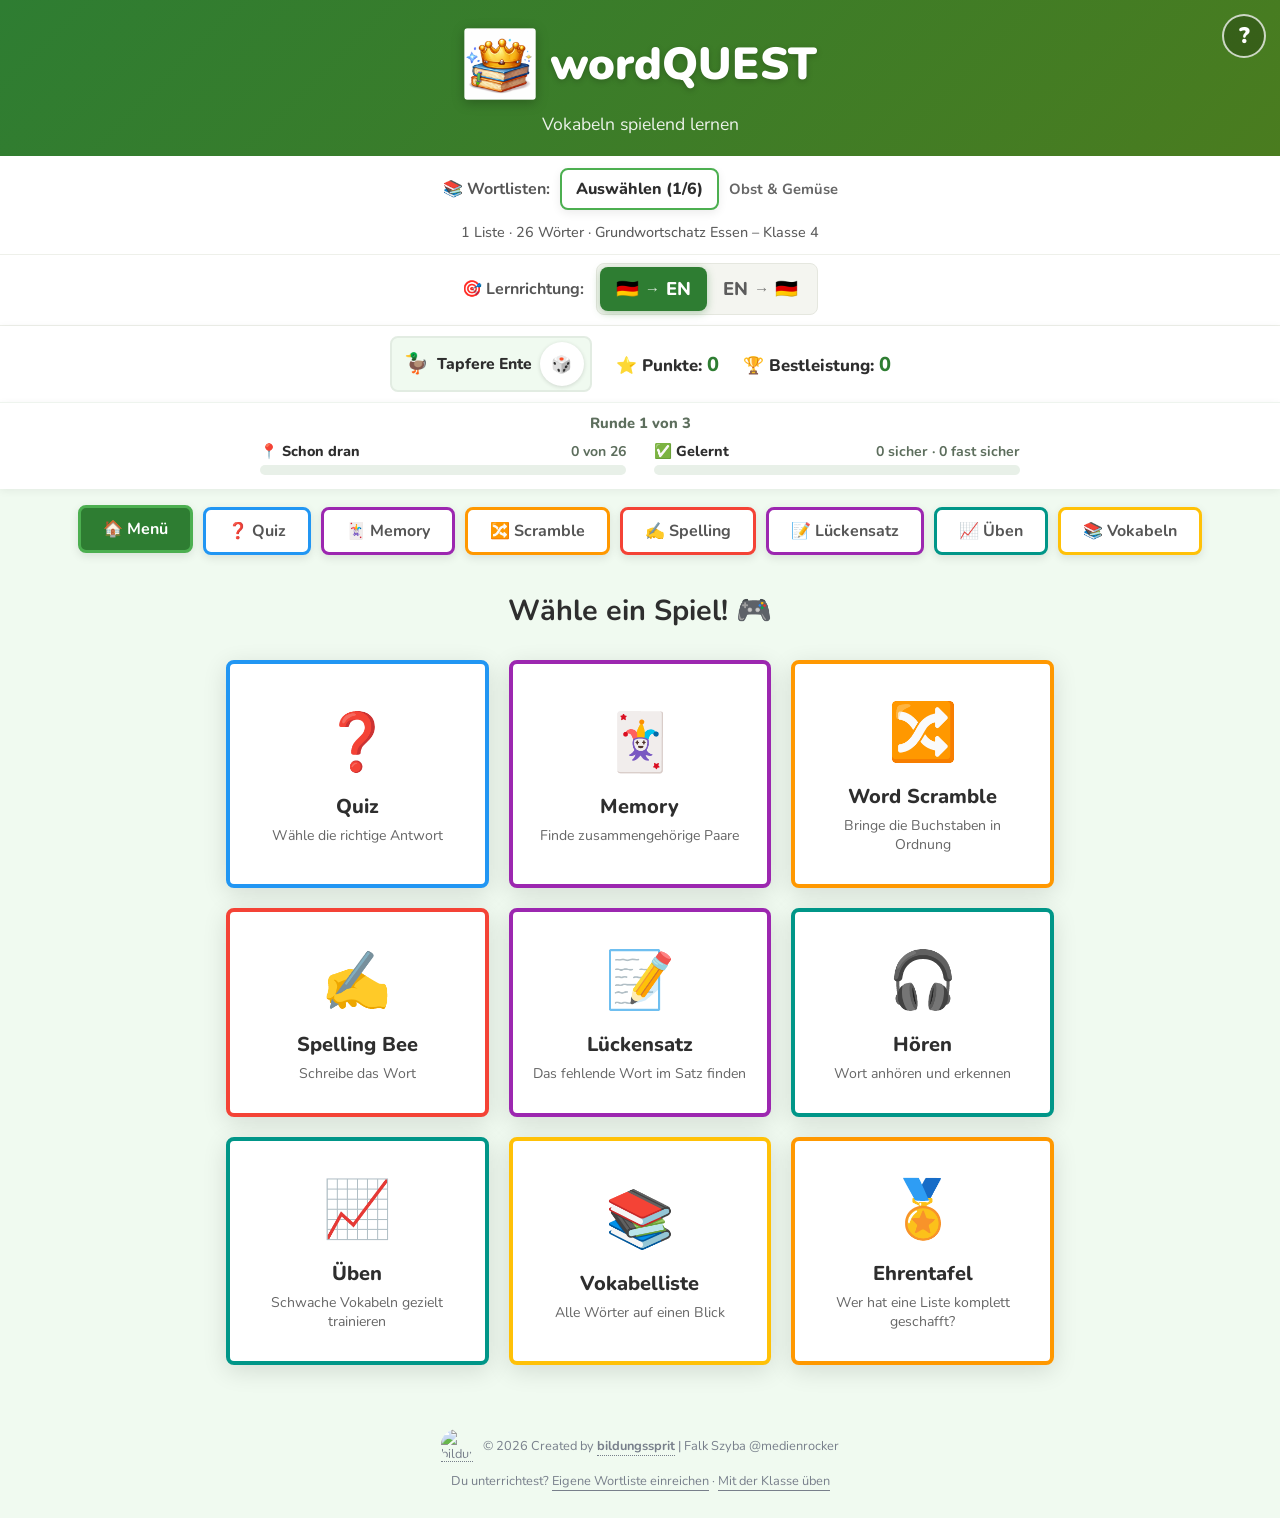
==== commit 0b3da07f: "feat: Lernstand mitnehmen, als Datei oder QR-Code Der Lernstand liegt nur auf dem Geraet. Beim Wechs" ====
--- a/index.html
+++ b/index.html
@@ -222,6 +222,38 @@
       <button type="button" class="btn btn-green" id="practice-start-btn" onclick="startPracticeQuiz()">❓ Übungs-Quiz starten</button>
     </div>
     <p class="practice-hint" id="practice-hint" role="status" aria-live="polite"></p>
+  </div>
+  <div class="card practice-card" style="margin-top:14px;">
+    <h3 class="karten-titel">🎒 Lernstand mitnehmen</h3>
+    <p class="practice-privacy">
+      Dein Lernstand liegt nur auf diesem Gerät. Damit er auf ein anderes
+      kommt, etwa vom Schultablet auf dein Handy, nimm ihn hier mit.
+    </p>
+
+    <div class="lern-reihe">
+      <button type="button" class="btn btn-green" id="lern-sichern">💾 Als Datei sichern</button>
+      <label class="btn btn-grey lern-dateiwahl" for="lern-datei">📂 Datei laden</label>
+      <input type="file" id="lern-datei" accept="application/json,.json" />
+      <button type="button" class="btn btn-grey" id="lern-qr">📱 QR-Code zeigen</button>
+    </div>
+
+    <div id="lern-qr-feld" hidden>
+      <p class="practice-privacy">
+        Mit der Kamera des anderen Geräts scannen. Es öffnet wordQUEST und
+        fragt, ob der Lernstand übernommen werden soll.
+      </p>
+      <div class="lern-qr-bild" id="lern-qr-bild"></div>
+    </div>
+
+    <div id="lern-uebernahme" hidden>
+      <p class="lern-warnung" id="lern-warnung"></p>
+      <div class="lern-reihe">
+        <button type="button" class="btn btn-green" id="lern-jetzt">Ja, übernehmen</button>
+        <button type="button" class="btn btn-grey" id="lern-abbruch">Abbrechen</button>
+      </div>
+    </div>
+
+    <p class="practice-privacy" id="lern-stand" role="status"></p>
   </div>
   <div class="card practice-card" id="bruecke-karte" style="margin-top:14px;" hidden>
     <h3 class="karten-titel">🌍 Sprache von zu Hause</h3>
@@ -1293,6 +1325,307 @@
     }).catch(() => {});
   } catch {
     /* Statistik ist Beiwerk, ein Fehler hier darf nichts beeinflussen. */
+  }
+}
+
+/* ═══════════════════════════════════════════════
+   LERNSTAND MITNEHMEN (Epic 10, Punkt 6)
+
+   Der Lernstand liegt bewusst nur auf dem Gerät, ohne Konto und ohne Server.
+   Genau das macht den Wechsel zwischen Schultablet und eigenem Handy zum
+   Problem: Bisher fing man dort bei null an.
+
+   Zwei Wege, und die Reihenfolge ist Absicht:
+
+   1. **Datei.** Trägt jeden Umfang, braucht kein Netz, keine Berechtigung und
+      keine fremde Bibliothek. Das ist der verlässliche Weg.
+   2. **QR-Code.** Bequemer, aber begrenzt. Gemessen: Ein QR-Code fasst
+      höchstens 2953 Byte, und ab etwa 100 Modulen Kantenlänge liest ihn eine
+      ältere Handykamera kaum noch vom Bildschirm ab. Deshalb steckt dort nur
+      der Stand der gerade gewählten Listen, und passt auch der nicht, sagt
+      die App das und verweist auf die Datei.
+
+   Der Code steht im Adressteil hinter der Raute. Der wird nie an einen Server
+   geschickt, der Lernstand bleibt also auch auf diesem Weg auf den beiden
+   Geräten.
+═══════════════════════════════════════════════ */
+const LERN_FORMAT = 1;
+const LERN_MAX_EINTRAEGE = 3000;
+const LERN_QR_MAX_MODULE = 97;          // entspricht QR-Version 20
+const LERN_QR_BIB = 'https://cdn.jsdelivr.net/npm/qrcode-generator@1.4.4/qrcode.js';
+const LERN_QR_HASH = 'sha384-8FWZA6BGMXhsfO+BLtrJK0We6gg5o1JyO8xQm6peWDEUs17ACA5ziE/NIAkl9z2k';
+
+let lernUebernahmeDaten = null;
+
+function lernMeldung(text, art) {
+  const el = document.getElementById('lern-stand');
+  if (!el) return;
+  el.textContent = text || '';
+  el.className = 'practice-privacy' + (art ? ' ' + art : '');
+}
+
+/* Ein Eintrag wird zu "box.faelligAmTag.gesehen.richtig.falsch.serie.knackpunkt".
+   Tage statt Millisekunden sparen rund ein Drittel der Länge. */
+function lernEintragKurz(e) {
+  return [
+    clampBox(e.box),
+    Math.round((Number(e.due) || 0) / 86400000),
+    Number(e.seen) || 0,
+    Number(e.correct) || 0,
+    Number(e.wrong) || 0,
+    Number(e.streak) || 0,
+    e.leech ? 1 : 0
+  ].join('.');
+}
+
+function lernEintragLang(kurz) {
+  const t = String(kurz).split('.').map(Number);
+  if (t.length < 7 || t.some(n => !Number.isFinite(n))) return null;
+  return {
+    box: clampBox(t[0]), due: t[1] * 86400000, seen: t[2], correct: t[3],
+    wrong: t[4], streak: t[5], lastSeen: Date.now(), leech: t[6] === 1
+  };
+}
+
+/** Sammelt den Lernstand. `nurIds` beschränkt ihn, das nutzt der QR-Weg. */
+function lernstandSammeln(nurIds) {
+  const srs = loadSrs();
+  const kurz = {};
+  Object.keys(srs).forEach(id => {
+    if (nurIds && !nurIds.has(id)) return;
+    kurz[id] = lernEintragKurz(srs[id]);
+  });
+  const aus = [...getDisabledSet()].filter(id => !nurIds || nurIds.has(id));
+  const spieler = getPlayer();
+  return {
+    wq: LERN_FORMAT,
+    am: new Date().toISOString().slice(0, 10),
+    spieler: { name: spieler.name, emoji: spieler.emoji },
+    punkte: Number(localStorage.getItem('wq.score')) || 0,
+    best: Number(localStorage.getItem('wq.high')) || 0,
+    listen: (CURRENT_WORDLIST && CURRENT_WORDLIST.files) || [],
+    srs: kurz,
+    aus
+  };
+}
+
+/** Prüft einen eingelesenen Lernstand, bevor irgendetwas überschrieben wird. */
+function lernstandPruefen(obj) {
+  if (!obj || typeof obj !== 'object' || obj.wq !== LERN_FORMAT) {
+    return { ok: false, fehler: 'Das ist kein wordQUEST-Lernstand.' };
+  }
+  if (!obj.srs || typeof obj.srs !== 'object') {
+    return { ok: false, fehler: 'Darin stehen keine gelernten Wörter.' };
+  }
+  const ids = Object.keys(obj.srs);
+  if (ids.length > LERN_MAX_EINTRAEGE) {
+    return { ok: false, fehler: 'Der Lernstand ist unerwartet groß.' };
+  }
+  const srs = {};
+  let verworfen = 0;
+  ids.forEach(id => {
+    if (!/^w[a-z0-9]{1,12}$/.test(id)) { verworfen++; return; }
+    const e = lernEintragLang(obj.srs[id]);
+    if (!e) { verworfen++; return; }
+    srs[id] = e;
+  });
+  if (!Object.keys(srs).length) {
+    return { ok: false, fehler: 'Kein einziger Eintrag war lesbar.' };
+  }
+  return { ok: true, srs, verworfen, roh: obj };
+}
+
+/** Schreibt einen geprüften Lernstand auf dieses Gerät. */
+function lernstandAnwenden(geprueft) {
+  const obj = geprueft.roh;
+  saveSrs(geprueft.srs);
+
+  if (Array.isArray(obj.aus)) {
+    const sauber = obj.aus.filter(id => /^w[a-z0-9]{1,12}$/.test(id));
+    try { localStorage.setItem('wq.disabledIds', JSON.stringify(sauber)); } catch {}
+  }
+  if (obj.spieler && typeof obj.spieler.name === 'string' && typeof obj.spieler.emoji === 'string') {
+    savePlayer({ name: obj.spieler.name.slice(0, 60), emoji: obj.spieler.emoji.slice(0, 8) });
+  }
+  const zahl = (v) => (Number.isFinite(Number(v)) && Number(v) >= 0 ? Math.floor(Number(v)) : 0);
+  try {
+    localStorage.setItem('wq.score', String(zahl(obj.punkte)));
+    localStorage.setItem('wq.high', String(Math.max(zahl(obj.best), zahl(obj.punkte))));
+  } catch {}
+
+  renderPlayer();
+  updateProgressStrip();
+  updatePracticePanel();
+  if (LAST_TAB === 'vocab') renderVocab(VOCAB_FILTER);
+}
+
+/** Zeigt, was eine Übernahme bedeuten würde, und wartet auf Zustimmung. */
+function lernUebernahmeAnbieten(geprueft, herkunft) {
+  lernUebernahmeDaten = geprueft;
+  const jetzt = Object.keys(loadSrs()).length;
+  const neu = Object.keys(geprueft.srs).length;
+  const el = document.getElementById('lern-warnung');
+  if (el) {
+    el.textContent = 'Lernstand ' + herkunft + ': ' + neu + (neu === 1 ? ' Wort' : ' Wörter')
+      + ', Stand vom ' + (geprueft.roh.am || 'unbekannt') + '. Auf diesem Gerät sind es bisher '
+      + jetzt + '. Beim Übernehmen wird der Stand dieses Geräts ersetzt.';
+  }
+  const feld = document.getElementById('lern-uebernahme');
+  if (feld) feld.hidden = false;
+  lernMeldung('');
+}
+
+function lernUebernahmeSchliessen() {
+  lernUebernahmeDaten = null;
+  const feld = document.getElementById('lern-uebernahme');
+  if (feld) feld.hidden = true;
+}
+
+/* ─── Datei ─── */
+function lernstandSichern() {
+  try {
+    const daten = JSON.stringify(lernstandSammeln(), null, 1);
+    const blob = new Blob([daten], { type: 'application/json' });
+    const url = URL.createObjectURL(blob);
+    const a = document.createElement('a');
+    a.href = url;
+    a.download = 'wordquest-lernstand-' + new Date().toISOString().slice(0, 10) + '.json';
+    document.body.appendChild(a);
+    a.click();
+    a.remove();
+    setTimeout(() => URL.revokeObjectURL(url), 5000);
+    lernMeldung('Gesichert. Die Datei liegt bei deinen Downloads.');
+  } catch {
+    lernMeldung('Das Sichern hat nicht geklappt.', 'warnung');
+  }
+}
+
+function lernstandAusDatei(datei) {
+  if (!datei) return;
+  const leser = new FileReader();
+  leser.onerror = () => lernMeldung('Die Datei ließ sich nicht lesen.', 'warnung');
+  leser.onload = () => {
+    let obj = null;
+    try { obj = JSON.parse(String(leser.result)); } catch {}
+    const geprueft = lernstandPruefen(obj);
+    if (!geprueft.ok) { lernMeldung(geprueft.fehler, 'warnung'); return; }
+    lernUebernahmeAnbieten(geprueft, 'aus der Datei');
+  };
+  leser.readAsText(datei);
+}
+
+/* ─── QR-Code ─── */
+function lernB64(bytes) {
+  let s = '';
+  for (let i = 0; i < bytes.length; i++) s += String.fromCharCode(bytes[i]);
+  return btoa(s).replace(/\+/g, '-').replace(/\//g, '_').replace(/=+$/, '');
+}
+
+function lernB64Zurueck(text) {
+  const roh = atob(text.replace(/-/g, '+').replace(/_/g, '/'));
+  const bytes = new Uint8Array(roh.length);
+  for (let i = 0; i < roh.length; i++) bytes[i] = roh.charCodeAt(i);
+  return bytes;
+}
+
+async function lernPacken(text) {
+  const bytes = new TextEncoder().encode(text);
+  if (typeof CompressionStream === 'function') {
+    try {
+      const strom = new Blob([bytes]).stream().pipeThrough(new CompressionStream('deflate-raw'));
+      const puffer = await new Response(strom).arrayBuffer();
+      return 'd' + lernB64(new Uint8Array(puffer));
+    } catch { /* unten ungepackt weiter */ }
+  }
+  return 'r' + lernB64(bytes);
+}
+
+async function lernEntpacken(text) {
+  const art = text.slice(0, 1);
+  const bytes = lernB64Zurueck(text.slice(1));
+  if (art === 'd') {
+    const strom = new Blob([bytes]).stream().pipeThrough(new DecompressionStream('deflate-raw'));
+    const puffer = await new Response(strom).arrayBuffer();
+    return new TextDecoder().decode(puffer);
+  }
+  return new TextDecoder().decode(bytes);
+}
+
+/* Die QR-Bibliothek wird erst beim Antippen geholt. Ohne Netz bleibt der
+   Dateiweg, und die App startet dadurch keine Sekunde später. */
+let lernQrBib = null;
+function lernQrBibLaden() {
+  if (lernQrBib) return lernQrBib;
+  lernQrBib = new Promise((fertig, fehlgeschlagen) => {
+    if (typeof qrcode === 'function') { fertig(qrcode); return; }
+    const s = document.createElement('script');
+    s.src = LERN_QR_BIB;
+    // Wie bei den uebrigen CDN-Einbindungen: Ohne Integritaetspruefung
+    // fuehrt ein kompromittiertes CDN beliebigen Code im Ursprung der App aus.
+    s.integrity = LERN_QR_HASH;
+    s.crossOrigin = 'anonymous';
+    s.referrerPolicy = 'no-referrer';
+    s.onload = () => (typeof qrcode === 'function' ? fertig(qrcode) : fehlgeschlagen(new Error('nicht geladen')));
+    s.onerror = () => fehlgeschlagen(new Error('nicht erreichbar'));
+    document.head.appendChild(s);
+  }).catch(e => { lernQrBib = null; throw e; });
+  return lernQrBib;
+}
+
+async function lernstandQr() {
+  const feld = document.getElementById('lern-qr-feld');
+  const bild = document.getElementById('lern-qr-bild');
+  if (!feld || !bild) return;
+
+  if (!feld.hidden) { feld.hidden = true; bild.innerHTML = ''; lernMeldung(''); return; }
+  if (istOffline()) {
+    lernMeldung('Für den QR-Code braucht die App einmal Internet. Die Datei geht immer.', 'warnung');
+    return;
+  }
+
+  lernMeldung('QR-Code wird gebaut …');
+  try {
+    // Nur die Wörter der gerade gewählten Listen, sonst wird es zu viel.
+    const ids = new Set(VOCAB.map(v => v._wqId));
+    const stand = lernstandSammeln(ids);
+    const nutzlast = await lernPacken(JSON.stringify(stand));
+    const adresse = location.origin + location.pathname + '#lernstand=' + nutzlast;
+
+    const qrcodeFn = await lernQrBibLaden();
+    const q = qrcodeFn(0, 'L');
+    q.addData(adresse);
+    q.make();
+
+    if (q.getModuleCount() > LERN_QR_MAX_MODULE) {
+      feld.hidden = true;
+      bild.innerHTML = '';
+      lernMeldung('Das sind zu viele Wörter für einen QR-Code, er wäre nicht mehr zu scannen. '
+        + 'Nimm bitte die Datei, die trägt jeden Umfang.', 'warnung');
+      return;
+    }
+    bild.innerHTML = q.createSvgTag({ cellSize: 4, margin: 2, scalable: true });
+    feld.hidden = false;
+    const n = Object.keys(stand.srs).length;
+    lernMeldung(n + (n === 1 ? ' Wort steckt' : ' Wörter stecken') + ' in diesem Code.');
+  } catch {
+    lernMeldung('Der QR-Code ließ sich nicht erzeugen. Nimm bitte die Datei.', 'warnung');
+  }
+}
+
+/** Beim Start prüfen, ob hinter der Raute ein Lernstand steht. */
+async function lernstandAusAdresse() {
+  const treffer = /[#&]lernstand=([A-Za-z0-9_-]+)/.exec(location.hash || '');
+  if (!treffer) return;
+  // Sofort aus der Adresse nehmen, damit er nicht im Verlauf stehen bleibt.
+  try { history.replaceState(null, '', location.pathname + location.search); } catch {}
+  try {
+    const text = await lernEntpacken(treffer[1]);
+    const geprueft = lernstandPruefen(JSON.parse(text));
+    if (!geprueft.ok) { lernMeldung(geprueft.fehler, 'warnung'); return; }
+    openTab('practice');
+    lernUebernahmeAnbieten(geprueft, 'vom QR-Code');
+  } catch {
+    lernMeldung('Der QR-Code ließ sich nicht lesen.', 'warnung');
   }
 }
 
@@ -3957,6 +4290,28 @@
 ladeTafel();
 syncNetzHinweis();
 
+/* Lernstand mitnehmen. */
+document.getElementById('lern-sichern')?.addEventListener('click', lernstandSichern);
+document.getElementById('lern-datei')?.addEventListener('change', (e) => {
+  lernstandAusDatei(e.target.files && e.target.files[0]);
+  e.target.value = '';
+});
+document.getElementById('lern-qr')?.addEventListener('click', lernstandQr);
+document.getElementById('lern-abbruch')?.addEventListener('click', () => {
+  lernUebernahmeSchliessen();
+  lernMeldung('Nichts geändert.');
+});
+document.getElementById('lern-jetzt')?.addEventListener('click', () => {
+  if (!lernUebernahmeDaten) return;
+  const anzahl = Object.keys(lernUebernahmeDaten.srs).length;
+  const verworfen = lernUebernahmeDaten.verworfen;
+  lernstandAnwenden(lernUebernahmeDaten);
+  lernUebernahmeSchliessen();
+  lernMeldung(anzahl + ' Wörter übernommen.'
+    + (verworfen ? ' ' + verworfen + ' Einträge waren unlesbar und wurden übergangen.' : ''));
+});
+lernstandAusAdresse();
+
 /* Lesehilfe zuerst, damit die Seite nicht erst gesetzt und dann umspringt. */
 syncLesehilfe();
 document.getElementById('lesehilfe-toggle')?.addEventListener('change', e => lesehilfeSetzen(e.target.checked));
--- a/style.css
+++ b/style.css
@@ -2841,3 +2841,60 @@
     outline: 3px solid var(--teal-dark);
     outline-offset: 2px;
 }
+
+/* ═══════════════ LERNSTAND MITNEHMEN ═══════════════ */
+.lern-reihe {
+    display: flex;
+    gap: 10px;
+    flex-wrap: wrap;
+    align-items: center;
+    margin: 12px 0 6px;
+}
+
+/* Das Dateifeld selbst ist nie hübsch und auf dem Telefon schwer zu treffen.
+   Bedient wird deshalb die Beschriftung, die wie ein Knopf aussieht. */
+#lern-datei {
+    position: absolute;
+    width: 1px;
+    height: 1px;
+    opacity: 0;
+    overflow: hidden;
+}
+
+.lern-dateiwahl {
+    cursor: pointer;
+    display: inline-flex;
+    align-items: center;
+}
+
+#lern-datei:focus-visible + .lern-dateiwahl,
+.lern-dateiwahl:focus-within {
+    outline: 3px solid var(--teal-dark);
+    outline-offset: 2px;
+}
+
+.lern-qr-bild {
+    max-width: 280px;
+    margin: 10px auto 0;
+    padding: 10px;
+    background: #fff;
+    border: 1px solid #d5e3d5;
+    border-radius: var(--r-card);
+}
+
+.lern-qr-bild svg {
+    display: block;
+    width: 100%;
+    height: auto;
+}
+
+.lern-warnung {
+    margin: 12px 0 0;
+    padding: 12px 14px;
+    background: #fff8e1;
+    border: 1px solid #ffe082;
+    border-left-width: 5px;
+    border-radius: var(--r-card);
+    color: #6d4c00;
+    font-size: 0.92rem;
+}
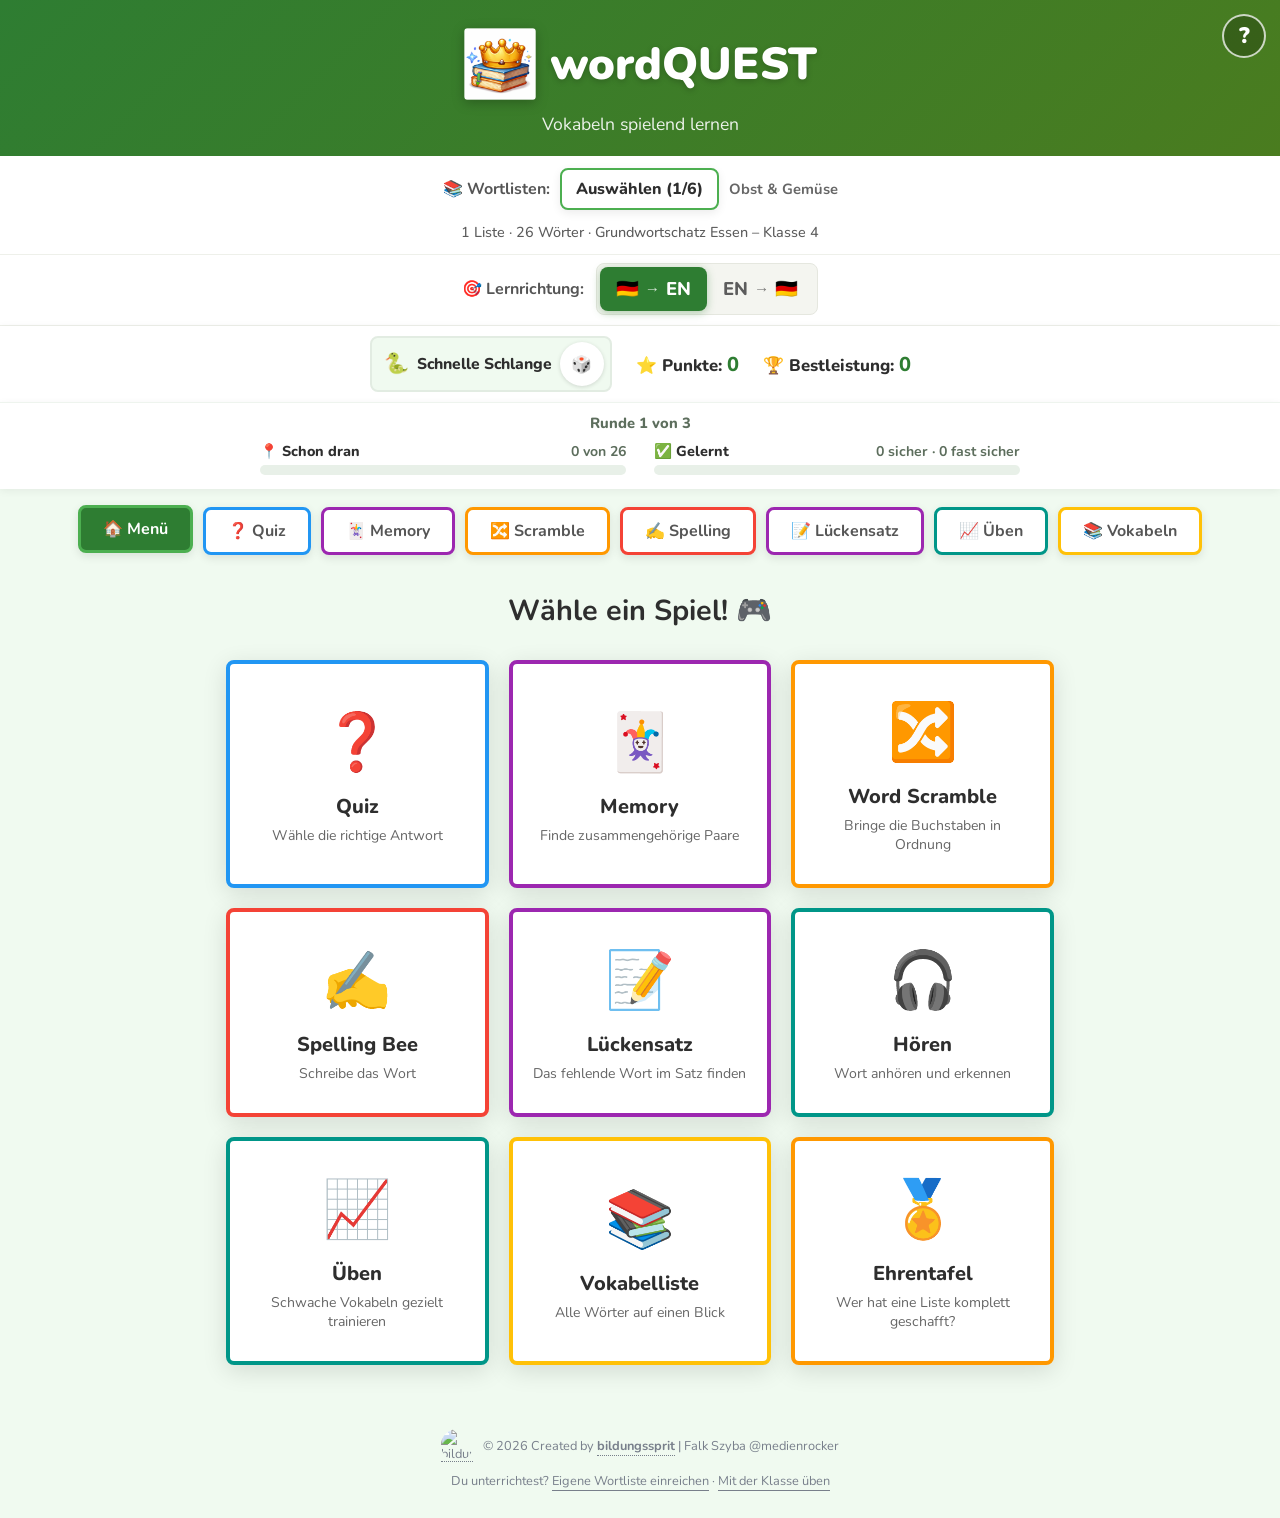
==== commit 86c991d3: "feat: adaptive Schwierigkeit im Quiz Vier, drei oder zwei Antwortmoeglichkeiten, je nach Trefferquot" ====
--- a/index.html
+++ b/index.html
@@ -263,6 +263,18 @@
     <p class="practice-privacy">
       Das englische Wort steht dann neben dem deutschen <em>und</em> dem Wort
       aus deiner Sprache. Gelernt wird weiter Deutsch zu Englisch.
+    </p>
+  </div>
+  <div class="card practice-card" style="margin-top:14px;">
+    <h3 class="karten-titel">🎚️ Hilfe bei schweren Runden</h3>
+    <label class="stats-toggle-label">
+      <input type="checkbox" id="adaptiv-toggle" />
+      <span>Weniger Antworten zur Auswahl, wenn es gerade schwerfällt</span>
+    </label>
+    <p class="practice-privacy" id="adaptiv-hinweis"></p>
+    <p class="practice-privacy">
+      Punkte kostet das nichts. Läuft es wieder rund, kommen die vier
+      Antworten von selbst zurück.
     </p>
   </div>
   <div class="card practice-card" style="margin-top:14px;">
@@ -1329,6 +1341,103 @@
 }
 
 /* ═══════════════════════════════════════════════
+   ADAPTIVE SCHWIERIGKEIT (Epic 10, Punkt 8)
+
+   Zielkorridor sind 70 bis 80 Prozent richtige Antworten. Darunter wird
+   Lernen zur Niederlagenserie, darüber langweilt es.
+
+   Angepasst wird die **Zahl der Antwortmöglichkeiten** im Quiz, vier, drei
+   oder zwei. Das ist die Stellschraube, die am wenigsten kaputtmacht: Die
+   Aufgabe bleibt dieselbe, nur das Raten wird leichter.
+
+   Drei Entscheidungen, die zusammengehören:
+
+   1. **Es kostet keine Punkte.** Wer ohnehin kämpft, soll nicht zusätzlich
+      weniger bekommen, nur weil die App hilft. Die ältere Erleichterung bei
+      Knackpunkten behält ihre eigene Wertung, die hängt am einzelnen Wort und
+      ist nicht das Urteil über eine ganze Runde.
+   2. **Es wird nicht angesagt.** Ein Hinweis "du bist gerade schwach" wäre
+      genau die Rückmeldung, die diese Zielgruppe nicht braucht. Sichtbar und
+      abschaltbar ist es unter Üben, dort als Einstellung und nicht als Urteil.
+   3. **Es bewegt sich langsam**, höchstens eine Stufe je Frage, und erst nach
+      sechs Antworten. Sonst springt die Zahl der Knöpfe mitten in der Runde
+      hin und her, und das verwirrt mehr, als es hilft.
+   ═══════════════════════════════════════════════ */
+const ADAPTIV_FENSTER  = 12;    // letzte Antworten, die zählen
+const ADAPTIV_AB       = 6;     // vorher wird nichts verändert
+const ADAPTIV_RUNTER   = 0.55;  // darunter wird erleichtert
+const ADAPTIV_RAUF     = 0.85;  // darüber wieder erschwert
+const ADAPTIV_MIN      = 1;     // Ablenker, also zwei Knöpfe
+const ADAPTIV_MAX      = 3;     // Ablenker, also vier Knöpfe
+
+let adaptivStufe = ADAPTIV_MAX;
+
+function adaptivErlaubt() {
+  try { return localStorage.getItem('wq.adaptiv') !== 'aus'; } catch { return true; }
+}
+
+function adaptivSetzen(an) {
+  try { localStorage.setItem('wq.adaptiv', an ? 'an' : 'aus'); } catch {}
+  if (!an) adaptivStufe = ADAPTIV_MAX;
+  syncAdaptivKnopf();
+}
+
+function adaptivFenster() {
+  try {
+    const roh = localStorage.getItem('wq.quote') || '';
+    return roh.replace(/[^01]/g, '').slice(-ADAPTIV_FENSTER);
+  } catch { return ''; }
+}
+
+/** Merkt sich eine Antwort im gleitenden Fenster. */
+function adaptivMerken(richtig) {
+  try {
+    const neu = (adaptivFenster() + (richtig ? '1' : '0')).slice(-ADAPTIV_FENSTER);
+    localStorage.setItem('wq.quote', neu);
+  } catch {}
+}
+
+/** Trefferquote im Fenster, oder null bei zu wenigen Antworten. */
+function adaptivQuote() {
+  const f = adaptivFenster();
+  if (f.length < ADAPTIV_AB) return null;
+  return [...f].filter(z => z === '1').length / f.length;
+}
+
+/**
+ * Wie viele Ablenker soll die nächste Frage haben?
+ * Bewegt die Stufe um höchstens einen Schritt, damit die Knopfzahl nicht
+ * mitten in der Runde springt.
+ */
+function adaptivAblenker() {
+  if (!adaptivErlaubt()) return ADAPTIV_MAX;
+  const quote = adaptivQuote();
+  if (quote === null) return adaptivStufe;
+  if (quote < ADAPTIV_RUNTER && adaptivStufe > ADAPTIV_MIN) adaptivStufe--;
+  else if (quote > ADAPTIV_RAUF && adaptivStufe < ADAPTIV_MAX) adaptivStufe++;
+  return adaptivStufe;
+}
+
+function syncAdaptivKnopf() {
+  const box = document.getElementById('adaptiv-toggle');
+  if (!box) return;
+  const an = adaptivErlaubt();
+  box.checked = an;
+  const zeile = document.getElementById('adaptiv-hinweis');
+  if (!zeile) return;
+  if (!an) {
+    zeile.textContent = 'Im Quiz stehen immer vier Antworten zur Auswahl.';
+    return;
+  }
+  const quote = adaptivQuote();
+  const knoepfe = adaptivStufe + 1;
+  zeile.textContent = quote === null
+    ? 'Wenn eine Runde schwer läuft, stehen weniger Antworten zur Auswahl. Punkte kostet das nicht.'
+    : 'Zurzeit ' + knoepfe + ' Antworten zur Auswahl, bei '
+      + Math.round(quote * 100) + ' Prozent richtigen Antworten zuletzt.';
+}
+
+/* ═══════════════════════════════════════════════
    LERNSTAND MITNEHMEN (Epic 10, Punkt 6)
 
    Der Lernstand liegt bewusst nur auf dem Gerät, ohne Konto und ohne Server.
@@ -2962,7 +3071,7 @@
   if (name === 'spelling')startSpelling();
   if (name === 'memory')  startMemory(8);
   if (name === 'vocab')   renderVocab('all');
-  if (name === 'practice') updatePracticePanel();
+  if (name === 'practice') { updatePracticePanel(); syncAdaptivKnopf(); }
   if (name === 'tafel')   { syncTafelKnopf(); ladeTafel(true); }
 }
 document.querySelectorAll('.tab-btn').forEach(btn => {
@@ -3127,7 +3236,8 @@
   if (pron) { pron.innerHTML = ''; pron.hidden = true; }
   setNextReady('quiz', false);
 
-  const wanted      = quizEasyMode ? 1 : 3;
+  // Knackpunkte bleiben bei zwei Knöpfen, sonst entscheidet die Trefferquote.
+  const wanted      = quizEasyMode ? 1 : adaptivAblenker();
   const distractors = pickDistractors(item, wanted);
   const choices     = shuffle([item, ...distractors]);
   const rightAnswer = tgtText(item);
@@ -3153,6 +3263,8 @@
     if (b.textContent === rightAnswer) b.classList.add('correct-ans');
   });
   const fb = document.getElementById('quiz-feedback');
+  // Jede Antwort zählt für die adaptive Schwierigkeit, auch im Übungsmodus.
+  adaptivMerken(correct);
   if (correct) {
     btn.classList.add('correct-ans');
     const award = awardAnswer(quizEasyMode ? 'quizEasy' : 'quiz', before);
@@ -4188,6 +4300,8 @@
       { name: 'Lautsprecher am Wort', text: 'Tippe darauf, um das englische Wort zu hören. Du findest ihn in der Vokabelliste und nach jeder Antwort im Quiz, beim Spelling und beim Lückensatz. Von selbst spielt nichts ab, nur im Hörmodus, weil das dort die Aufgabe ist.' },
       { sel: '#stats-toggle', name: 'Anonyme Nutzungsstatistik', text: 'Zählt mit, welche Listen und Spiele genutzt werden. Kein Name, keine Punkte, keine Adresse. Lässt sich unter Üben abschalten.' },
       { sel: '#bruecke-wahl', name: 'Sprache von zu Hause', text: 'Sprichst du zu Hause eine andere Sprache? Dann steht das Wort zusätzlich in dieser Sprache neben dem deutschen. Das hilft, weil sich das neue englische Wort an etwas hängt, das du längst kannst.' },
+      { sel: '#adaptiv-toggle', name: 'Hilfe bei schweren Runden', text: 'Wenn mehrere Antworten hintereinander danebengehen, stehen im Quiz nur noch drei oder zwei statt vier Antworten zur Auswahl. Punkte kostet das nicht. Läuft es wieder gut, kommen die vier zurück.' },
+      { sel: '#lern-sichern', name: 'Lernstand mitnehmen', text: 'Dein Lernstand liegt nur auf diesem Gerät. Als Datei oder QR-Code nimmst du ihn auf ein anderes mit, etwa vom Schultablet aufs eigene Handy.' },
       { sel: '#lesehilfe-toggle', name: 'Lesehilfe', text: 'Stellt Buchstaben, Wörter und Zeilen weiter auseinander. Das hilft vielen beim Lesen, besonders bei langen englischen Wörtern. Die Einstellung bleibt gespeichert.' },
       { sel: '#klasse-code', name: 'Klassencode', text: 'Wenn deine Lehrkraft einen Code genannt hat, übst du damit dieselben Wörter wie der Rest der Klasse. Deine Lehrkraft sieht nur die Summe aller, nie dich einzeln.' },
       { sel: '#tafel-toggle', name: 'Ehrentafel', text: 'Wer eine Liste einmal ganz durchspielt, erscheint mit Würfelname und Tier auf der Tafel. Es zählt nur das Durchkommen, nicht die Geschwindigkeit. Übertragen werden Name und Tier, sonst nichts.' },
@@ -4312,6 +4426,10 @@
 });
 lernstandAusAdresse();
 
+/* Adaptive Schwierigkeit. */
+syncAdaptivKnopf();
+document.getElementById('adaptiv-toggle')?.addEventListener('change', e => adaptivSetzen(e.target.checked));
+
 /* Lesehilfe zuerst, damit die Seite nicht erst gesetzt und dann umspringt. */
 syncLesehilfe();
 document.getElementById('lesehilfe-toggle')?.addEventListener('change', e => lesehilfeSetzen(e.target.checked));
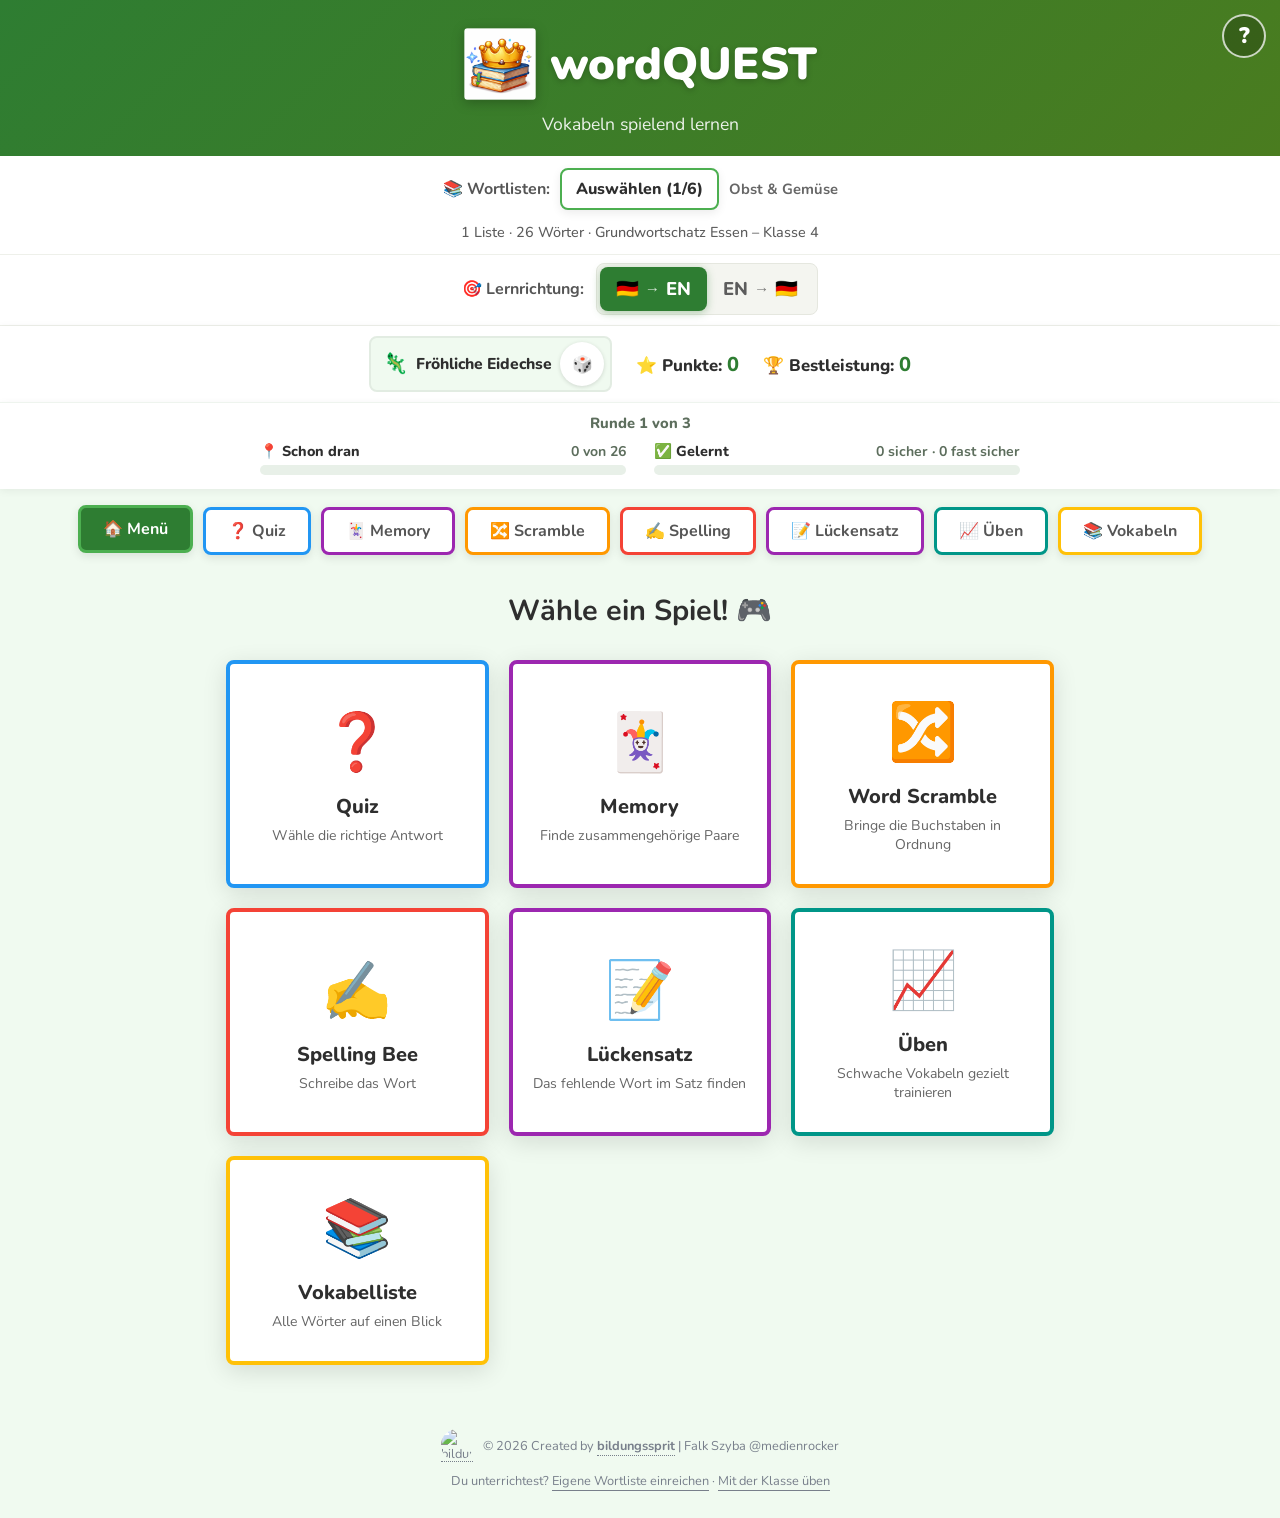
==== commit d04c8ca9: "feat: Punkte zuruecksetzen, Rueckfrage vor dem Wuerfeln, Lernstand als Tabelle Punkte und Bestleistu" ====
--- a/index.html
+++ b/index.html
@@ -235,6 +235,7 @@
       <label class="btn btn-grey lern-dateiwahl" for="lern-datei">📂 Datei laden</label>
       <input type="file" id="lern-datei" accept="application/json,.json" />
       <button type="button" class="btn btn-grey" id="lern-qr">📱 QR-Code zeigen</button>
+      <button type="button" class="btn btn-grey" id="lern-tabelle">📊 Als Tabelle sichern</button>
     </div>
 
     <div id="lern-qr-feld" hidden>
@@ -318,6 +319,14 @@
     <p class="practice-privacy">Daten bleiben ausschließlich lokal auf deinem Gerät.</p>
   </div>
   <div class="card practice-card" style="margin-top:14px;">
+    <button type="button" class="btn btn-grey" id="punkte-reset"
+            title="Setzt Punkte und Bestleistung auf null. Der Lernstand bleibt.">⭐ Punkte zurücksetzen</button>
+    <p class="practice-privacy">
+      Setzt Punkte und Bestleistung auf null. Welche Wörter du schon kannst,
+      bleibt erhalten.
+    </p>
+  </div>
+  <div class="card practice-card" style="margin-top:14px;">
     <label class="stats-toggle-label">
       <input type="checkbox" id="stats-toggle" />
       <span>Anonyme Nutzungsstatistik</span>
@@ -554,6 +563,23 @@
   </div>
 </div>
 
+<!-- Gemeinsame Rueckfrage vor Schritten, die sich nicht zurueckholen lassen.
+     Bewusst kein window.confirm: Das ist auf Telefonen ein Systemdialog, der
+     ueberlesen und weggetippt wird, und er laesst sich nicht wie der Rest der
+     App gestalten oder vorlesen. -->
+<div id="frage-overlay" class="overlay" hidden>
+  <div class="overlay-card frage-card" role="alertdialog" aria-modal="true"
+       aria-labelledby="frage-titel" aria-describedby="frage-text">
+    <div class="overlay-emoji" id="frage-emoji" aria-hidden="true">⚠️</div>
+    <h2 class="overlay-title" id="frage-titel"></h2>
+    <p class="frage-text" id="frage-text"></p>
+    <div class="overlay-actions">
+      <button type="button" class="btn btn-grey" id="frage-nein">Abbrechen</button>
+      <button type="button" class="btn btn-red" id="frage-ja">Ja</button>
+    </div>
+  </div>
+</div>
+
 <!-- ══════════════ CREDITS ══════════════ -->
 <footer class="credits">
   <a class="credits-logo" href="https://bildungssprit.de" target="_blank" rel="noopener" aria-label="bildungssprit.de">
@@ -1219,6 +1245,17 @@
 }
 
 function clearDiagnosis() {
+  frageStellen(
+    'Lernstand wirklich löschen?',
+    'Danach weiß wordQUEST nicht mehr, welche Wörter du schon kannst und '
+      + 'welche schwerfallen. Deine Punkte bleiben. Rückgängig geht das nicht.',
+    'Ja, löschen',
+    diagnoseWirklichLoeschen,
+    '🗑️'
+  );
+}
+
+function diagnoseWirklichLoeschen() {
   localStorage.removeItem(DIAG_KEY);
   localStorage.removeItem(SRS_KEY_V1);
   localStorage.removeItem(SRS_KEY);
@@ -2795,8 +2832,141 @@
   if (emojiEl) emojiEl.textContent = p.emoji;
 }
 function rerollPlayer() {
-  savePlayer(makePlayer());
-  renderPlayer();
+  const jetzt = getPlayer();
+  frageStellen(
+    'Neuen Namen würfeln?',
+    'Du heißt gerade ' + jetzt.name + '. Der neue Name wird ausgewürfelt, '
+      + 'den alten gibt es danach nicht zurück.',
+    'Ja, würfeln',
+    () => { savePlayer(makePlayer()); renderPlayer(); },
+    '🎲'
+  );
+}
+
+/* ═══════════════════════════════════════════════
+   RÜCKFRAGE VOR NICHT UMKEHRBAREN SCHRITTEN
+
+   Drei Knöpfe löschen etwas, das sich nicht zurückholen lässt: der Würfel
+   überschreibt den Spielernamen, "Diagnose-Daten löschen" den Lernstand,
+   "Punkte zurücksetzen" den Punktestand. Bisher genügte dafür ein einziger
+   Tipp. Bei dieser Zielgruppe, auf kleinen Bildschirmen, mit Knöpfen dicht
+   nebeneinander, passiert das ständig.
+
+   Die Rückfrage benutzt den vorhandenen Overlay-Mechanismus, damit sie die
+   Tastaturfalle, das Escape-Verhalten und die Fokusrückgabe erbt. Der
+   harmlose Weg ("Abbrechen") steht links und bekommt den ersten Fokus.
+   ═══════════════════════════════════════════════ */
+function frageStellen(titel, text, jaText, aktion, emoji) {
+  const ov   = document.getElementById('frage-overlay');
+  const ja   = document.getElementById('frage-ja');
+  const nein = document.getElementById('frage-nein');
+  if (!ov || !ja || !nein) { aktion(); return; }   // ohne Fenster lieber handeln
+
+  document.getElementById('frage-titel').textContent = titel;
+  document.getElementById('frage-text').textContent  = text;
+  document.getElementById('frage-emoji').textContent = emoji || '⚠️';
+  ja.textContent = jaText;
+
+  // Frische Knöpfe, sonst sammeln sich die Zuhörer früherer Fragen an.
+  const jaNeu   = ja.cloneNode(true);
+  const neinNeu = nein.cloneNode(true);
+  ja.replaceWith(jaNeu);
+  nein.replaceWith(neinNeu);
+
+  jaNeu.addEventListener('click', () => {
+    closeOverlay(ov);
+    aktion();
+  });
+  neinNeu.addEventListener('click', () => closeOverlay(ov));
+
+  openOverlay(ov, neinNeu);
+}
+
+/* ═══════════════════════════════════════════════
+   PUNKTE ZURÜCKSETZEN
+
+   Bewusst getrennt vom Lernstand: Wer von vorn zählen will, verliert dabei
+   nicht, was er schon gelernt hat. Umgekehrt räumt "Diagnose-Daten löschen"
+   den Lernstand weg und lässt die Punkte stehen.
+   ═══════════════════════════════════════════════ */
+function punkteZuruecksetzen() {
+  totalScore = 0;
+  highScore  = 0;
+  try {
+    localStorage.setItem('wq.score', '0');
+    localStorage.setItem('wq.high', '0');
+  } catch {}
+  updateScoreBar();
+  lernMeldung('Punkte und Bestleistung stehen wieder auf null. Dein Lernstand ist unberührt.');
+}
+
+/* ═══════════════════════════════════════════════
+   LERNSTAND ALS TABELLE
+
+   Die JSON-Datei ist zum Umziehen zwischen zwei Geräten gebaut, nicht zum
+   Lesen: Darin stehen interne Kennungen und gepackte Zahlenketten. Wer den
+   Stand ansehen oder im Elterngespräch zeigen will, braucht Klartext.
+
+   Trennzeichen ist das Semikolon und vorne steht eine Byte-Order-Mark,
+   weil Excel im deutschen Sprachraum sonst alles in eine Spalte kippt und
+   die Umlaute zerlegt.
+   ═══════════════════════════════════════════════ */
+const TABELLE_KOPF = [
+  'Englisch', 'Deutsch', 'Kategorie', 'Stufe', 'Gesehen',
+  'Richtig', 'Falsch', 'Serie', 'Status', 'Wieder dran am'
+];
+
+function tabellenFeld(wert) {
+  const text = String(wert ?? '');
+  return /[";\n\r]/.test(text) ? '"' + text.replace(/"/g, '""') + '"' : text;
+}
+
+function lernZeilen() {
+  const heute = Date.now();
+  return VOCAB.map(v => {
+    const e = getSrsEntry(v._wqId);
+    let status;
+    if (!e.seen)            status = 'neu';
+    else if (e.leech)       status = 'Knackpunkt';
+    else if (e.box >= 4)    status = 'sitzt';
+    else if (e.due <= heute) status = 'heute dran';
+    else                    status = 'am Üben';
+    return [
+      v.en,
+      v.de,
+      categoryLabel(v.cat || 'default'),
+      e.box,
+      e.seen,
+      e.correct,
+      e.wrong,
+      e.streak,
+      status,
+      e.due ? new Date(e.due).toLocaleDateString('de-DE') : ''
+    ];
+  });
+}
+
+function lernstandAlsTabelle() {
+  if (!VOCAB.length) {
+    lernMeldung('Erst eine Wortliste auswählen, dann gibt es etwas zu sichern.', 'warnung');
+    return;
+  }
+  try {
+    const zeilen = [TABELLE_KOPF, ...lernZeilen()];
+    const text = '﻿' + zeilen.map(z => z.map(tabellenFeld).join(';')).join('\r\n');
+    const blob = new Blob([text], { type: 'text/csv;charset=utf-8' });
+    const url = URL.createObjectURL(blob);
+    const a = document.createElement('a');
+    a.href = url;
+    a.download = 'wordquest-lernstand-' + new Date().toISOString().slice(0, 10) + '.csv';
+    document.body.appendChild(a);
+    a.click();
+    a.remove();
+    setTimeout(() => URL.revokeObjectURL(url), 5000);
+    lernMeldung(zeilen.length - 1 + ' Wörter als Tabelle gesichert. Die Datei öffnet sich in Excel oder Calc.');
+  } catch {
+    lernMeldung('Das Sichern hat nicht geklappt.', 'warnung');
+  }
 }
 
 /* ═══════════════════════════════════════════════
@@ -4406,6 +4576,15 @@
 
 /* Lernstand mitnehmen. */
 document.getElementById('lern-sichern')?.addEventListener('click', lernstandSichern);
+document.getElementById('lern-tabelle')?.addEventListener('click', lernstandAlsTabelle);
+document.getElementById('punkte-reset')?.addEventListener('click', () => frageStellen(
+  'Punkte wirklich zurücksetzen?',
+  'Punkte und Bestleistung fangen dann wieder bei null an. Welche Wörter du '
+    + 'schon kannst, bleibt gespeichert.',
+  'Ja, zurücksetzen',
+  punkteZuruecksetzen,
+  '⭐'
+));
 document.getElementById('lern-datei')?.addEventListener('change', (e) => {
   lernstandAusDatei(e.target.files && e.target.files[0]);
   e.target.value = '';
@@ -4508,7 +4687,7 @@
 document.getElementById('help-ok')?.addEventListener('click', () => closeOverlay(document.getElementById('help-overlay')));
 
 /* Klick auf den Hintergrund schließt, Klick auf die Karte nicht. */
-['round-overlay', 'help-overlay'].forEach(id => {
+['round-overlay', 'help-overlay', 'frage-overlay'].forEach(id => {
   document.getElementById(id)?.addEventListener('click', (e) => {
     if (e.target.id === id) closeOverlay(document.getElementById(id));
   });
--- a/style.css
+++ b/style.css
@@ -75,6 +75,17 @@
     padding: 0;
 }
 
+/* Das hidden-Attribut wird vom Browser nur mit sehr schwacher Kraft gesetzt.
+   Jede eigene Regel mit display gewinnt dagegen, und das Element bleibt
+   sichtbar, obwohl es versteckt sein soll. Genau das ist hier mehrfach
+   passiert, zuletzt bei den Menuekarten: .menu-card setzt display:block,
+   also stand die Karte "Lueckensatz" auch dann im Menue, wenn die Liste gar
+   keine Beispielsaetze hat. Diese eine Regel raeumt die ganze Fehlerklasse
+   ab, weil hidden hier immer gewinnt. */
+[hidden] {
+    display: none !important;
+}
+
 body {
     font-family: 'Nunito', sans-serif;
     background: var(--bg);
@@ -711,8 +722,12 @@
     background: var(--teal-dark);
 }
 
+/* Die Farbregel weiter oben setzt weisse Schrift, die Reiterregel darunter
+   wieder #555. Gleiche Spezifitaet, spaetere Regel gewinnt, also stand hier
+   Grau auf Orange mit 1,49:1. Deshalb die Schriftfarbe erneut setzen. */
 .tab-btn.active[data-tab="tafel"] {
     background: var(--orange-dark);
+    color: #fff;
 }
 
 .tab-btn.active[data-tab="menu"] {
@@ -735,9 +750,10 @@
     background: var(--red-dark);
 }
 
+/* Dunkelgrau auf dem dunklen Gelb kam nur auf 2,28:1. Weiss erreicht 5,33:1. */
 .tab-btn.active[data-tab="vocab"] {
     background: var(--yellow-dark);
-    color: #333;
+    color: #fff;
 }
 
 .tab-btn.active[data-tab="practice"] {
@@ -748,6 +764,22 @@
 .tab-btn.active[data-tab="listen"] {
     background: var(--teal-dark);
     color: #fff;
+}
+
+/* Rueckfrage vor nicht umkehrbaren Schritten. Nutzt die Overlay-Karte,
+   bekommt aber eine ruhigere Breite und linksbuendigen Text, weil hier
+   gelesen und nicht gefeiert wird. */
+.frage-card {
+    max-width: 420px;
+    text-align: center;
+}
+
+.frage-text {
+    font-size: 1rem;
+    line-height: 1.5;
+    color: var(--text);
+    margin: 10px 0 4px;
+    text-align: left;
 }
 
 /* ─── SECTIONS ─── */
